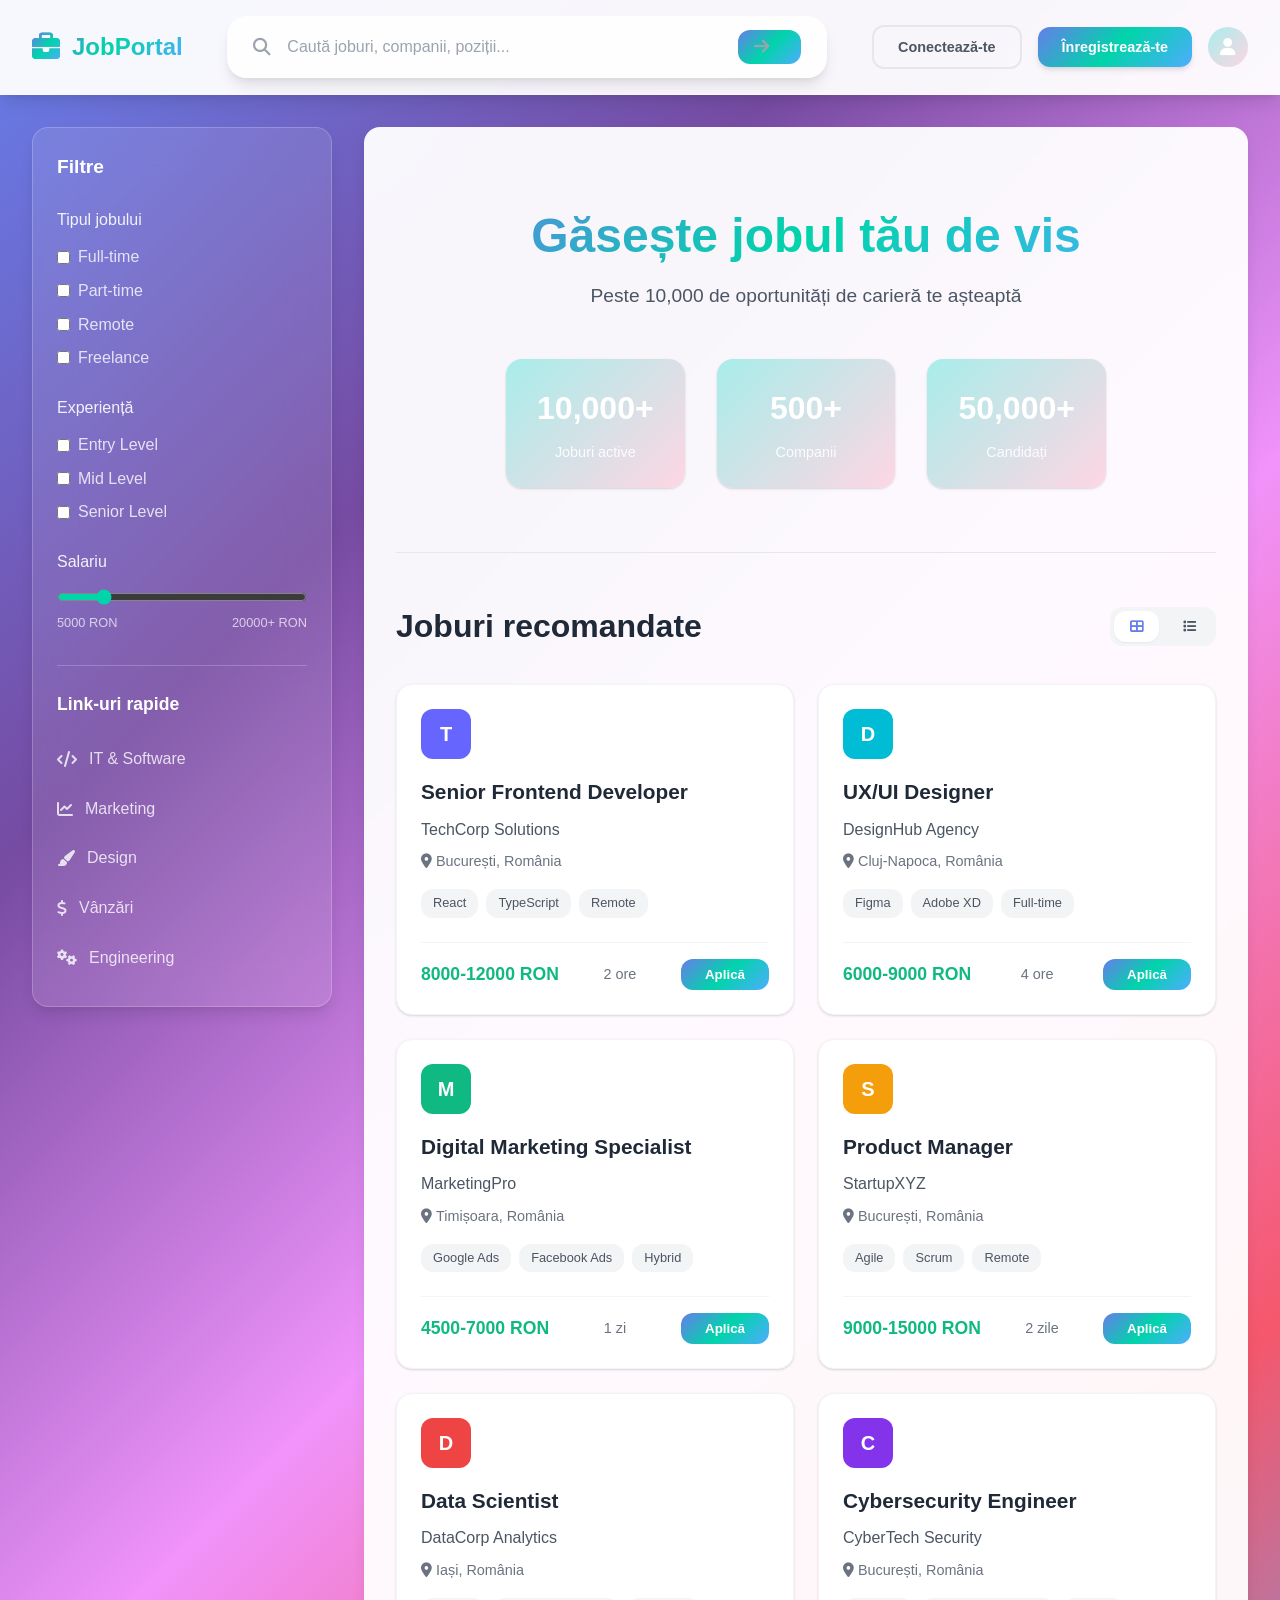
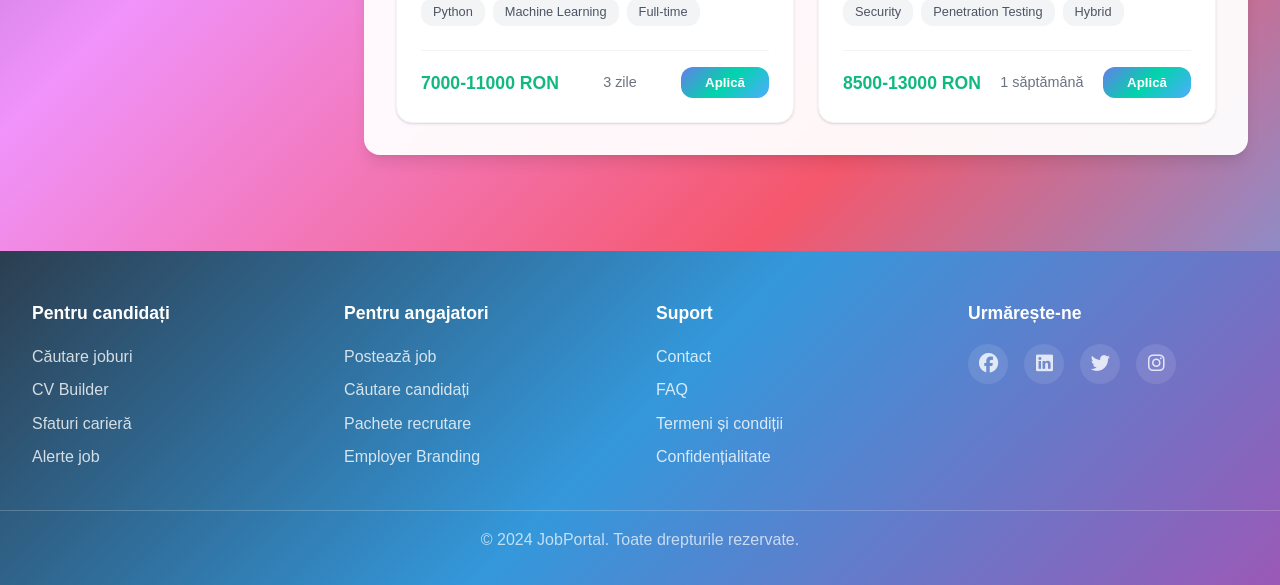
==== index.html @ 554acd42 "Checkpoint before follow-up message" ====
<!DOCTYPE html>
<html lang="ro">
<head>
    <meta charset="UTF-8">
    <meta name="viewport" content="width=device-width, initial-scale=1.0">
    <title>JobPortal - Găsește jobul perfect</title>
    <link rel="stylesheet" href="styles.css">
    <link href="https://cdnjs.cloudflare.com/ajax/libs/font-awesome/6.4.0/css/all.min.css" rel="stylesheet">
</head>
<body>
    <!-- Header -->
    <header class="header">
        <div class="header-content">
            <!-- Logo -->
            <div class="logo">
                <i class="fas fa-briefcase"></i>
                <span>JobPortal</span>
            </div>
            
            <!-- Search Box -->
            <div class="search-container">
                <div class="search-box">
                    <i class="fas fa-search"></i>
                    <input type="text" placeholder="Caută joburi, companii, poziții...">
                    <button class="search-btn">
                        <i class="fas fa-arrow-right"></i>
                    </button>
                </div>
            </div>
            
            <!-- User Section -->
            <div class="user-section">
                <button class="btn-secondary">Conectează-te</button>
                <button class="btn-primary">Înregistrează-te</button>
                <div class="user-avatar">
                    <i class="fas fa-user"></i>
                </div>
            </div>
        </div>
    </header>

    <!-- Main Container -->
    <div class="main-container">
        <!-- Transparent Sidebar -->
        <aside class="sidebar">
            <div class="sidebar-content">
                <div class="filter-section">
                    <h3>Filtre</h3>
                    
                    <div class="filter-group">
                        <h4>Tipul jobului</h4>
                        <label class="filter-item">
                            <input type="checkbox"> Full-time
                        </label>
                        <label class="filter-item">
                            <input type="checkbox"> Part-time
                        </label>
                        <label class="filter-item">
                            <input type="checkbox"> Remote
                        </label>
                        <label class="filter-item">
                            <input type="checkbox"> Freelance
                        </label>
                    </div>
                    
                    <div class="filter-group">
                        <h4>Experiență</h4>
                        <label class="filter-item">
                            <input type="checkbox"> Entry Level
                        </label>
                        <label class="filter-item">
                            <input type="checkbox"> Mid Level
                        </label>
                        <label class="filter-item">
                            <input type="checkbox"> Senior Level
                        </label>
                    </div>
                    
                    <div class="filter-group">
                        <h4>Salariu</h4>
                        <div class="salary-range">
                            <input type="range" min="2000" max="20000" value="5000" class="salary-slider">
                            <div class="salary-values">
                                <span>2000 RON</span>
                                <span>20000+ RON</span>
                            </div>
                        </div>
                    </div>
                </div>
                
                <div class="quick-links">
                    <h3>Link-uri rapide</h3>
                    <a href="#"><i class="fas fa-code"></i> IT & Software</a>
                    <a href="#"><i class="fas fa-chart-line"></i> Marketing</a>
                    <a href="#"><i class="fas fa-paint-brush"></i> Design</a>
                    <a href="#"><i class="fas fa-dollar-sign"></i> Vânzări</a>
                    <a href="#"><i class="fas fa-cogs"></i> Engineering</a>
                </div>
            </div>
        </aside>

        <!-- Main Content -->
        <main class="main-content">
            <!-- Hero Section -->
            <section class="hero">
                <div class="hero-content">
                    <h1>Găsește jobul tău de vis</h1>
                    <p>Peste 10,000 de oportunități de carieră te așteaptă</p>
                    <div class="hero-stats">
                        <div class="stat">
                            <span class="stat-number">10,000+</span>
                            <span class="stat-label">Joburi active</span>
                        </div>
                        <div class="stat">
                            <span class="stat-number">500+</span>
                            <span class="stat-label">Companii</span>
                        </div>
                        <div class="stat">
                            <span class="stat-number">50,000+</span>
                            <span class="stat-label">Candidați</span>
                        </div>
                    </div>
                </div>
            </section>

            <!-- Job Listings -->
            <section class="job-listings">
                <div class="section-header">
                    <h2>Joburi recomandate</h2>
                    <div class="view-toggle">
                        <button class="toggle-btn active" data-view="grid">
                            <i class="fas fa-th-large"></i>
                        </button>
                        <button class="toggle-btn" data-view="list">
                            <i class="fas fa-list"></i>
                        </button>
                    </div>
                </div>
                
                <div class="jobs-grid" id="jobsContainer">
                    <!-- Job Card 1 -->
                    <div class="job-card">
                        <div class="company-logo">
                            <img src="[data-uri]" alt="TechCorp">
                        </div>
                        <div class="job-details">
                            <h3>Senior Frontend Developer</h3>
                            <p class="company">TechCorp Solutions</p>
                            <p class="location"><i class="fas fa-map-marker-alt"></i> București, România</p>
                            <div class="job-tags">
                                <span class="tag">React</span>
                                <span class="tag">TypeScript</span>
                                <span class="tag">Remote</span>
                            </div>
                        </div>
                        <div class="job-meta">
                            <span class="salary">8000-12000 RON</span>
                            <span class="time">2 ore</span>
                            <button class="apply-btn">Aplică</button>
                        </div>
                    </div>

                    <!-- Job Card 2 -->
                    <div class="job-card">
                        <div class="company-logo">
                            <img src="[data-uri]" alt="DesignHub">
                        </div>
                        <div class="job-details">
                            <h3>UX/UI Designer</h3>
                            <p class="company">DesignHub Agency</p>
                            <p class="location"><i class="fas fa-map-marker-alt"></i> Cluj-Napoca, România</p>
                            <div class="job-tags">
                                <span class="tag">Figma</span>
                                <span class="tag">Adobe XD</span>
                                <span class="tag">Full-time</span>
                            </div>
                        </div>
                        <div class="job-meta">
                            <span class="salary">6000-9000 RON</span>
                            <span class="time">4 ore</span>
                            <button class="apply-btn">Aplică</button>
                        </div>
                    </div>

                    <!-- Job Card 3 -->
                    <div class="job-card">
                        <div class="company-logo">
                            <img src="[data-uri]" alt="MarketingPro">
                        </div>
                        <div class="job-details">
                            <h3>Digital Marketing Specialist</h3>
                            <p class="company">MarketingPro</p>
                            <p class="location"><i class="fas fa-map-marker-alt"></i> Timișoara, România</p>
                            <div class="job-tags">
                                <span class="tag">Google Ads</span>
                                <span class="tag">Facebook Ads</span>
                                <span class="tag">Hybrid</span>
                            </div>
                        </div>
                        <div class="job-meta">
                            <span class="salary">4500-7000 RON</span>
                            <span class="time">1 zi</span>
                            <button class="apply-btn">Aplică</button>
                        </div>
                    </div>

                    <!-- Job Card 4 -->
                    <div class="job-card">
                        <div class="company-logo">
                            <img src="[data-uri]" alt="StartupXYZ">
                        </div>
                        <div class="job-details">
                            <h3>Product Manager</h3>
                            <p class="company">StartupXYZ</p>
                            <p class="location"><i class="fas fa-map-marker-alt"></i> București, România</p>
                            <div class="job-tags">
                                <span class="tag">Agile</span>
                                <span class="tag">Scrum</span>
                                <span class="tag">Remote</span>
                            </div>
                        </div>
                        <div class="job-meta">
                            <span class="salary">9000-15000 RON</span>
                            <span class="time">2 zile</span>
                            <button class="apply-btn">Aplică</button>
                        </div>
                    </div>

                    <!-- Job Card 5 -->
                    <div class="job-card">
                        <div class="company-logo">
                            <img src="[data-uri]" alt="DataCorp">
                        </div>
                        <div class="job-details">
                            <h3>Data Scientist</h3>
                            <p class="company">DataCorp Analytics</p>
                            <p class="location"><i class="fas fa-map-marker-alt"></i> Iași, România</p>
                            <div class="job-tags">
                                <span class="tag">Python</span>
                                <span class="tag">Machine Learning</span>
                                <span class="tag">Full-time</span>
                            </div>
                        </div>
                        <div class="job-meta">
                            <span class="salary">7000-11000 RON</span>
                            <span class="time">3 zile</span>
                            <button class="apply-btn">Aplică</button>
                        </div>
                    </div>

                    <!-- Job Card 6 -->
                    <div class="job-card">
                        <div class="company-logo">
                            <img src="[data-uri]" alt="CyberTech">
                        </div>
                        <div class="job-details">
                            <h3>Cybersecurity Engineer</h3>
                            <p class="company">CyberTech Security</p>
                            <p class="location"><i class="fas fa-map-marker-alt"></i> București, România</p>
                            <div class="job-tags">
                                <span class="tag">Security</span>
                                <span class="tag">Penetration Testing</span>
                                <span class="tag">Hybrid</span>
                            </div>
                        </div>
                        <div class="job-meta">
                            <span class="salary">8500-13000 RON</span>
                            <span class="time">1 săptămână</span>
                            <button class="apply-btn">Aplică</button>
                        </div>
                    </div>
                </div>
            </section>
        </main>
    </div>

    <!-- Footer -->
    <footer class="footer">
        <div class="footer-content">
            <div class="footer-section">
                <h4>Pentru candidați</h4>
                <a href="#">Căutare joburi</a>
                <a href="#">CV Builder</a>
                <a href="#">Sfaturi carieră</a>
                <a href="#">Alerte job</a>
            </div>
            <div class="footer-section">
                <h4>Pentru angajatori</h4>
                <a href="#">Postează job</a>
                <a href="#">Căutare candidați</a>
                <a href="#">Pachete recrutare</a>
                <a href="#">Employer Branding</a>
            </div>
            <div class="footer-section">
                <h4>Suport</h4>
                <a href="#">Contact</a>
                <a href="#">FAQ</a>
                <a href="#">Termeni și condiții</a>
                <a href="#">Confidențialitate</a>
            </div>
            <div class="footer-section">
                <h4>Urmărește-ne</h4>
                <div class="social-links">
                    <a href="#"><i class="fab fa-facebook"></i></a>
                    <a href="#"><i class="fab fa-linkedin"></i></a>
                    <a href="#"><i class="fab fa-twitter"></i></a>
                    <a href="#"><i class="fab fa-instagram"></i></a>
                </div>
            </div>
        </div>
        <div class="footer-bottom">
            <p>&copy; 2024 JobPortal. Toate drepturile rezervate.</p>
        </div>
    </footer>

    <script src="script.js"></script>
</body>
</html>
---- styles.css ----
* {
    margin: 0;
    padding: 0;
    box-sizing: border-box;
}

:root {
    --gradient-primary: linear-gradient(135deg, #667eea 0%, #764ba2 25%, #f093fb 50%, #f5576c 75%, #4facfe 100%);
    --gradient-secondary: linear-gradient(135deg, #667eea 0%, #00d4aa 50%, #4facfe 100%);
    --gradient-accent: linear-gradient(135deg, #a8edea 0%, #fed6e3 100%);
    --gradient-dark: linear-gradient(135deg, #2c3e50 0%, #3498db 50%, #9b59b6 100%);
    
    --color-primary: #667eea;
    --color-secondary: #00d4aa;
    --color-accent: #f093fb;
    --color-success: #10b981;
    --color-warning: #f59e0b;
    --color-danger: #ef4444;
    
    --color-white: #ffffff;
    --color-gray-50: #f9fafb;
    --color-gray-100: #f3f4f6;
    --color-gray-200: #e5e7eb;
    --color-gray-300: #d1d5db;
    --color-gray-400: #9ca3af;
    --color-gray-500: #6b7280;
    --color-gray-600: #4b5563;
    --color-gray-700: #374151;
    --color-gray-800: #1f2937;
    --color-gray-900: #111827;
    
    --border-radius: 12px;
    --border-radius-lg: 16px;
    --border-radius-xl: 20px;
    
    --shadow-sm: 0 1px 2px 0 rgba(0, 0, 0, 0.05);
    --shadow: 0 1px 3px 0 rgba(0, 0, 0, 0.1), 0 1px 2px 0 rgba(0, 0, 0, 0.06);
    --shadow-md: 0 4px 6px -1px rgba(0, 0, 0, 0.1), 0 2px 4px -1px rgba(0, 0, 0, 0.06);
    --shadow-lg: 0 10px 15px -3px rgba(0, 0, 0, 0.1), 0 4px 6px -2px rgba(0, 0, 0, 0.05);
    --shadow-xl: 0 20px 25px -5px rgba(0, 0, 0, 0.1), 0 10px 10px -5px rgba(0, 0, 0, 0.04);
    
    --font-family: 'Inter', -apple-system, BlinkMacSystemFont, 'Segoe UI', Roboto, sans-serif;
}

body {
    font-family: var(--font-family);
    background: var(--gradient-primary);
    min-height: 100vh;
    color: var(--color-gray-800);
    line-height: 1.6;
}

/* Header Styles */
.header {
    background: rgba(255, 255, 255, 0.95);
    backdrop-filter: blur(20px);
    border-bottom: 1px solid rgba(255, 255, 255, 0.2);
    position: sticky;
    top: 0;
    z-index: 1000;
    box-shadow: var(--shadow-lg);
}

.header-content {
    max-width: 1400px;
    margin: 0 auto;
    padding: 1rem 2rem;
    display: flex;
    align-items: center;
    justify-content: space-between;
    gap: 2rem;
}

/* Logo Styles */
.logo {
    display: flex;
    align-items: center;
    gap: 0.75rem;
    font-size: 1.5rem;
    font-weight: 700;
    background: var(--gradient-secondary);
    -webkit-background-clip: text;
    -webkit-text-fill-color: transparent;
    background-clip: text;
    text-decoration: none;
}

.logo i {
    background: var(--gradient-secondary);
    -webkit-background-clip: text;
    -webkit-text-fill-color: transparent;
    background-clip: text;
    font-size: 1.75rem;
}

/* Search Container */
.search-container {
    flex: 1;
    max-width: 600px;
    position: relative;
}

.search-box {
    position: relative;
    display: flex;
    align-items: center;
    background: rgba(255, 255, 255, 0.9);
    border-radius: var(--border-radius-xl);
    padding: 0.75rem 1.5rem;
    box-shadow: var(--shadow-lg);
    border: 2px solid transparent;
    transition: all 0.3s ease;
}

.search-box:focus-within {
    transform: translateY(-2px);
    box-shadow: var(--shadow-xl);
    border-color: var(--color-primary);
}

.search-box i {
    color: var(--color-gray-400);
    margin-right: 1rem;
    font-size: 1.1rem;
}

.search-box input {
    flex: 1;
    border: none;
    outline: none;
    font-size: 1rem;
    background: transparent;
    color: var(--color-gray-700);
}

.search-box input::placeholder {
    color: var(--color-gray-400);
}

.search-btn {
    background: var(--gradient-secondary);
    border: none;
    border-radius: var(--border-radius);
    padding: 0.5rem 1rem;
    margin-left: 1rem;
    color: white;
    cursor: pointer;
    transition: transform 0.2s ease;
}

.search-btn:hover {
    transform: scale(1.05);
}

/* User Section */
.user-section {
    display: flex;
    align-items: center;
    gap: 1rem;
}

.btn-primary,
.btn-secondary {
    padding: 0.75rem 1.5rem;
    border-radius: var(--border-radius);
    font-weight: 600;
    font-size: 0.9rem;
    cursor: pointer;
    transition: all 0.3s ease;
    border: none;
    text-decoration: none;
    display: inline-flex;
    align-items: center;
    justify-content: center;
}

.btn-primary {
    background: var(--gradient-secondary);
    color: white;
    box-shadow: var(--shadow-md);
}

.btn-primary:hover {
    transform: translateY(-2px);
    box-shadow: var(--shadow-lg);
}

.btn-secondary {
    background: transparent;
    color: var(--color-gray-600);
    border: 2px solid var(--color-gray-200);
}

.btn-secondary:hover {
    background: var(--color-gray-50);
    border-color: var(--color-primary);
    color: var(--color-primary);
}

.user-avatar {
    width: 40px;
    height: 40px;
    background: var(--gradient-accent);
    border-radius: 50%;
    display: flex;
    align-items: center;
    justify-content: center;
    color: white;
    font-size: 1.1rem;
    cursor: pointer;
    transition: transform 0.2s ease;
}

.user-avatar:hover {
    transform: scale(1.1);
}

/* Main Container */
.main-container {
    max-width: 1400px;
    margin: 0 auto;
    display: grid;
    grid-template-columns: 300px 1fr;
    gap: 2rem;
    padding: 2rem;
    min-height: calc(100vh - 100px);
}

/* Sidebar Styles */
.sidebar {
    background: rgba(255, 255, 255, 0.1);
    backdrop-filter: blur(20px);
    border: 1px solid rgba(255, 255, 255, 0.2);
    border-radius: var(--border-radius-lg);
    padding: 1.5rem;
    height: fit-content;
    position: sticky;
    top: 120px;
    box-shadow: var(--shadow-lg);
}

.sidebar-content h3 {
    color: white;
    font-size: 1.2rem;
    margin-bottom: 1.5rem;
    font-weight: 600;
}

.filter-section {
    margin-bottom: 2rem;
}

.filter-group {
    margin-bottom: 1.5rem;
}

.filter-group h4 {
    color: rgba(255, 255, 255, 0.9);
    font-size: 1rem;
    margin-bottom: 0.75rem;
    font-weight: 500;
}

.filter-item {
    display: flex;
    align-items: center;
    gap: 0.5rem;
    margin-bottom: 0.5rem;
    color: rgba(255, 255, 255, 0.8);
    cursor: pointer;
    transition: color 0.2s ease;
}

.filter-item:hover {
    color: white;
}

.filter-item input[type="checkbox"] {
    accent-color: var(--color-secondary);
}

.salary-range {
    margin-top: 0.5rem;
}

.salary-slider {
    width: 100%;
    margin-bottom: 0.5rem;
    accent-color: var(--color-secondary);
}

.salary-values {
    display: flex;
    justify-content: space-between;
    font-size: 0.8rem;
    color: rgba(255, 255, 255, 0.7);
}

.quick-links {
    border-top: 1px solid rgba(255, 255, 255, 0.2);
    padding-top: 1.5rem;
}

.quick-links h3 {
    color: white;
    font-size: 1.1rem;
    margin-bottom: 1rem;
}

.quick-links a {
    display: flex;
    align-items: center;
    gap: 0.75rem;
    padding: 0.75rem 0;
    color: rgba(255, 255, 255, 0.8);
    text-decoration: none;
    border-radius: var(--border-radius);
    transition: all 0.2s ease;
}

.quick-links a:hover {
    color: white;
    background: rgba(255, 255, 255, 0.1);
    padding-left: 0.5rem;
}

/* Main Content */
.main-content {
    background: rgba(255, 255, 255, 0.95);
    border-radius: var(--border-radius-lg);
    padding: 2rem;
    box-shadow: var(--shadow-lg);
    backdrop-filter: blur(20px);
}

/* Hero Section */
.hero {
    text-align: center;
    padding: 3rem 0 4rem;
    border-bottom: 1px solid var(--color-gray-200);
    margin-bottom: 3rem;
}

.hero-content h1 {
    font-size: 3rem;
    font-weight: 800;
    background: var(--gradient-secondary);
    -webkit-background-clip: text;
    -webkit-text-fill-color: transparent;
    background-clip: text;
    margin-bottom: 1rem;
    line-height: 1.2;
}

.hero-content p {
    font-size: 1.2rem;
    color: var(--color-gray-600);
    margin-bottom: 3rem;
}

.hero-stats {
    display: grid;
    grid-template-columns: repeat(3, 1fr);
    gap: 2rem;
    max-width: 600px;
    margin: 0 auto;
}

.stat {
    text-align: center;
    padding: 1.5rem;
    background: var(--gradient-accent);
    border-radius: var(--border-radius-lg);
    box-shadow: var(--shadow);
}

.stat-number {
    display: block;
    font-size: 2rem;
    font-weight: 800;
    color: white;
    margin-bottom: 0.25rem;
}

.stat-label {
    font-size: 0.9rem;
    color: rgba(255, 255, 255, 0.9);
    font-weight: 500;
}

/* Job Listings */
.section-header {
    display: flex;
    justify-content: space-between;
    align-items: center;
    margin-bottom: 2rem;
}

.section-header h2 {
    font-size: 2rem;
    font-weight: 700;
    color: var(--color-gray-800);
}

.view-toggle {
    display: flex;
    gap: 0.5rem;
    background: var(--color-gray-100);
    padding: 0.25rem;
    border-radius: var(--border-radius);
}

.toggle-btn {
    padding: 0.5rem 1rem;
    border: none;
    background: transparent;
    border-radius: var(--border-radius);
    cursor: pointer;
    color: var(--color-gray-600);
    transition: all 0.2s ease;
}

.toggle-btn.active,
.toggle-btn:hover {
    background: white;
    color: var(--color-primary);
    box-shadow: var(--shadow-sm);
}

/* Jobs Grid */
.jobs-grid {
    display: grid;
    grid-template-columns: repeat(auto-fill, minmax(350px, 1fr));
    gap: 1.5rem;
}

.job-card {
    background: white;
    border-radius: var(--border-radius-lg);
    padding: 1.5rem;
    box-shadow: var(--shadow);
    border: 1px solid var(--color-gray-100);
    transition: all 0.3s ease;
    position: relative;
    overflow: hidden;
}

.job-card::before {
    content: '';
    position: absolute;
    top: 0;
    left: 0;
    right: 0;
    height: 4px;
    background: var(--gradient-secondary);
    transform: scaleX(0);
    transition: transform 0.3s ease;
}

.job-card:hover {
    transform: translateY(-4px);
    box-shadow: var(--shadow-xl);
}

.job-card:hover::before {
    transform: scaleX(1);
}

.company-logo {
    width: 50px;
    height: 50px;
    margin-bottom: 1rem;
}

.company-logo img {
    width: 100%;
    height: 100%;
    border-radius: var(--border-radius);
}

.job-details h3 {
    font-size: 1.3rem;
    font-weight: 700;
    color: var(--color-gray-800);
    margin-bottom: 0.5rem;
}

.job-details .company {
    color: var(--color-gray-600);
    font-weight: 500;
    margin-bottom: 0.5rem;
}

.job-details .location {
    color: var(--color-gray-500);
    font-size: 0.9rem;
    margin-bottom: 1rem;
    display: flex;
    align-items: center;
    gap: 0.25rem;
}

.job-tags {
    display: flex;
    flex-wrap: wrap;
    gap: 0.5rem;
    margin-bottom: 1.5rem;
}

.tag {
    background: var(--color-gray-100);
    color: var(--color-gray-600);
    padding: 0.25rem 0.75rem;
    border-radius: var(--border-radius);
    font-size: 0.8rem;
    font-weight: 500;
}

.job-meta {
    display: flex;
    justify-content: space-between;
    align-items: center;
    border-top: 1px solid var(--color-gray-100);
    padding-top: 1rem;
}

.salary {
    font-weight: 700;
    color: var(--color-success);
    font-size: 1.1rem;
}

.time {
    color: var(--color-gray-500);
    font-size: 0.9rem;
}

.apply-btn {
    background: var(--gradient-secondary);
    color: white;
    border: none;
    padding: 0.5rem 1.5rem;
    border-radius: var(--border-radius);
    font-weight: 600;
    cursor: pointer;
    transition: all 0.2s ease;
}

.apply-btn:hover {
    transform: scale(1.05);
    box-shadow: var(--shadow-md);
}

/* Footer */
.footer {
    background: var(--gradient-dark);
    color: white;
    padding: 3rem 0 1rem;
    margin-top: 4rem;
}

.footer-content {
    max-width: 1400px;
    margin: 0 auto;
    padding: 0 2rem;
    display: grid;
    grid-template-columns: repeat(4, 1fr);
    gap: 2rem;
}

.footer-section h4 {
    font-size: 1.1rem;
    font-weight: 600;
    margin-bottom: 1rem;
    color: white;
}

.footer-section a {
    display: block;
    color: rgba(255, 255, 255, 0.8);
    text-decoration: none;
    margin-bottom: 0.5rem;
    transition: color 0.2s ease;
}

.footer-section a:hover {
    color: white;
}

.social-links {
    display: flex;
    gap: 1rem;
}

.social-links a {
    width: 40px;
    height: 40px;
    background: rgba(255, 255, 255, 0.1);
    border-radius: 50%;
    display: flex;
    align-items: center;
    justify-content: center;
    font-size: 1.2rem;
    margin-bottom: 0;
    transition: all 0.2s ease;
}

.social-links a:hover {
    background: rgba(255, 255, 255, 0.2);
    transform: scale(1.1);
}

.footer-bottom {
    border-top: 1px solid rgba(255, 255, 255, 0.2);
    margin-top: 2rem;
    padding: 1rem 2rem;
    text-align: center;
    color: rgba(255, 255, 255, 0.7);
}

/* Responsive Design */
@media (max-width: 1024px) {
    .main-container {
        grid-template-columns: 1fr;
        gap: 1rem;
    }
    
    .sidebar {
        position: static;
        margin-bottom: 2rem;
    }
    
    .hero-stats {
        grid-template-columns: 1fr;
        gap: 1rem;
    }
    
    .footer-content {
        grid-template-columns: repeat(2, 1fr);
    }
}

@media (max-width: 768px) {
    .header-content {
        flex-direction: column;
        gap: 1rem;
    }
    
    .search-container {
        order: 3;
        width: 100%;
    }
    
    .user-section {
        order: 2;
    }
    
    .hero-content h1 {
        font-size: 2rem;
    }
    
    .jobs-grid {
        grid-template-columns: 1fr;
    }
    
    .footer-content {
        grid-template-columns: 1fr;
    }
    
    .main-container {
        padding: 1rem;
    }
}

@media (max-width: 480px) {
    .header-content {
        padding: 1rem;
    }
    
    .user-section {
        flex-direction: column;
        gap: 0.5rem;
        width: 100%;
    }
    
    .btn-primary,
    .btn-secondary {
        width: 100%;
        text-align: center;
    }
}

/* Animation */
@keyframes fadeInUp {
    from {
        opacity: 0;
        transform: translateY(30px);
    }
    to {
        opacity: 1;
        transform: translateY(0);
    }
}

.job-card {
    animation: fadeInUp 0.6s ease forwards;
}

.job-card:nth-child(2) { animation-delay: 0.1s; }
.job-card:nth-child(3) { animation-delay: 0.2s; }
.job-card:nth-child(4) { animation-delay: 0.3s; }
.job-card:nth-child(5) { animation-delay: 0.4s; }
.job-card:nth-child(6) { animation-delay: 0.5s; }

/* Custom Scrollbar */
::-webkit-scrollbar {
    width: 8px;
}

::-webkit-scrollbar-track {
    background: var(--color-gray-100);
    border-radius: 4px;
}

::-webkit-scrollbar-thumb {
    background: var(--gradient-secondary);
    border-radius: 4px;
}

::-webkit-scrollbar-thumb:hover {
    background: var(--color-primary);
}
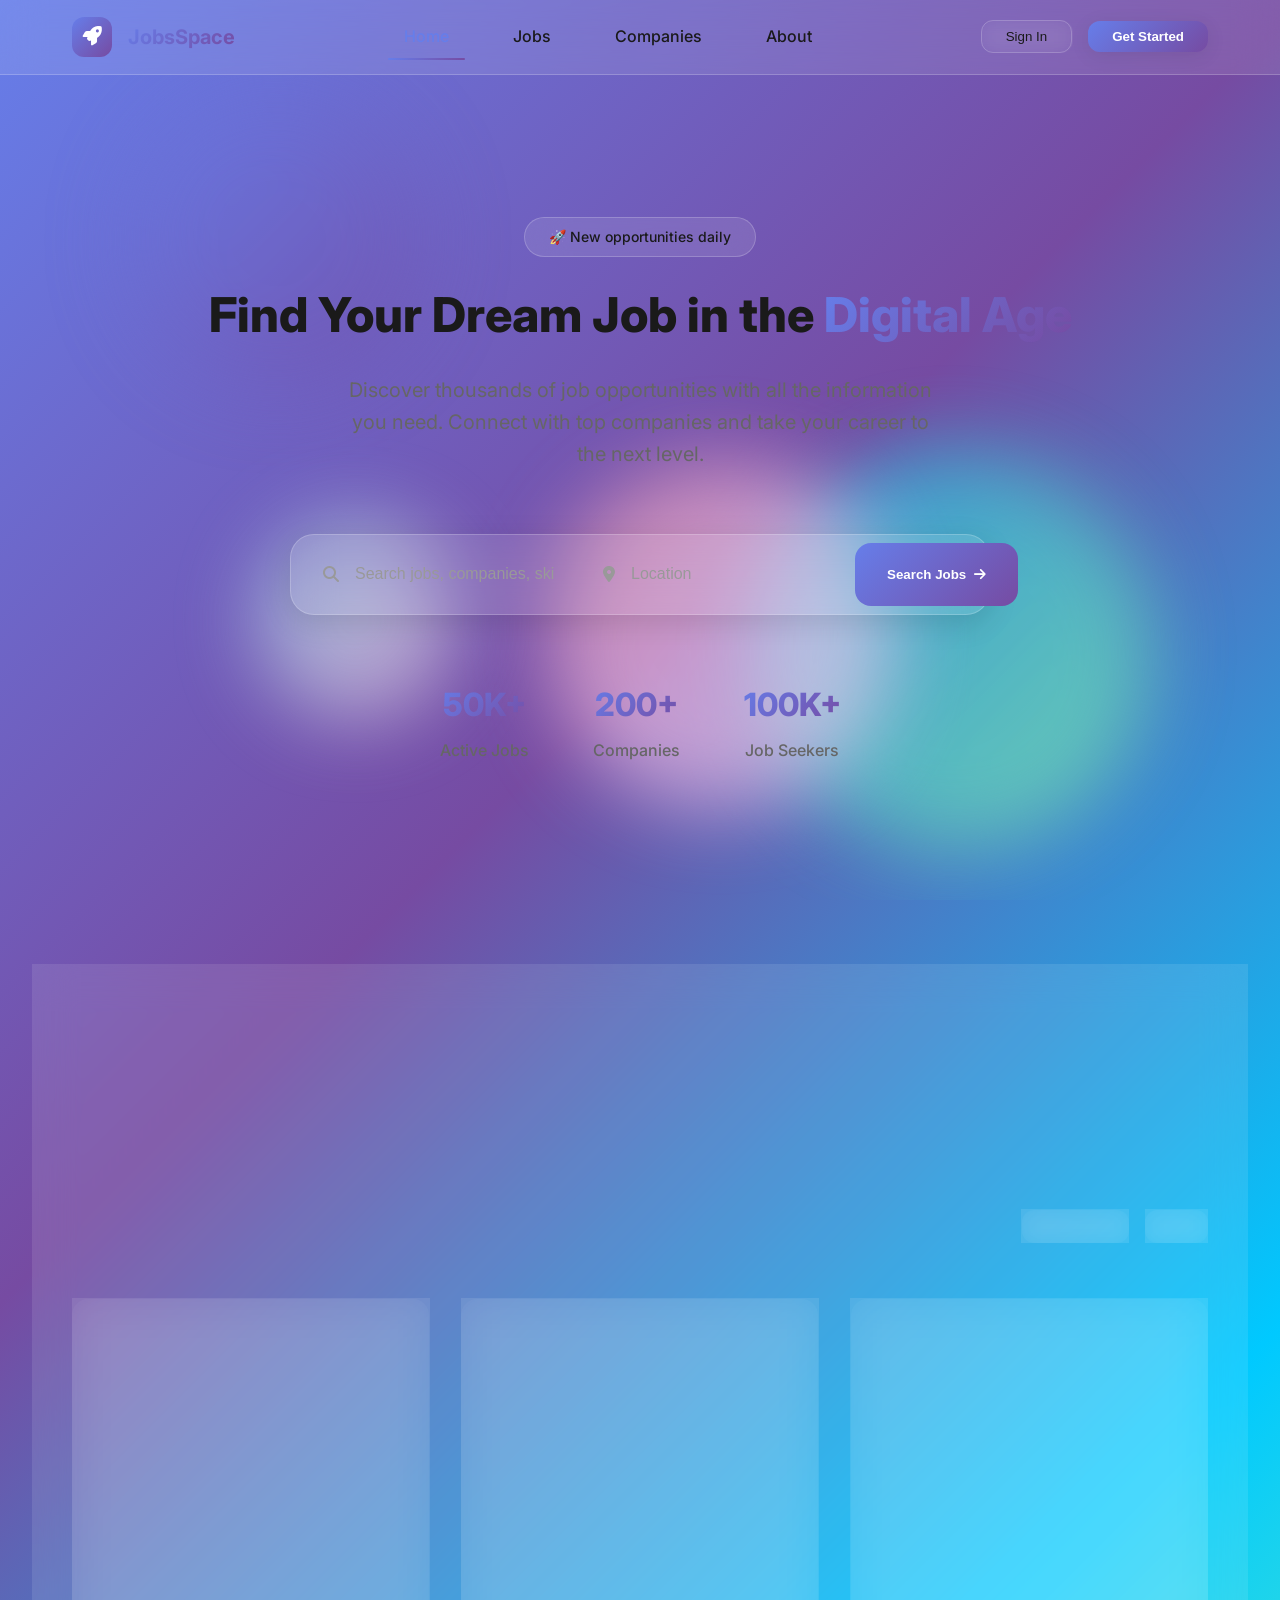
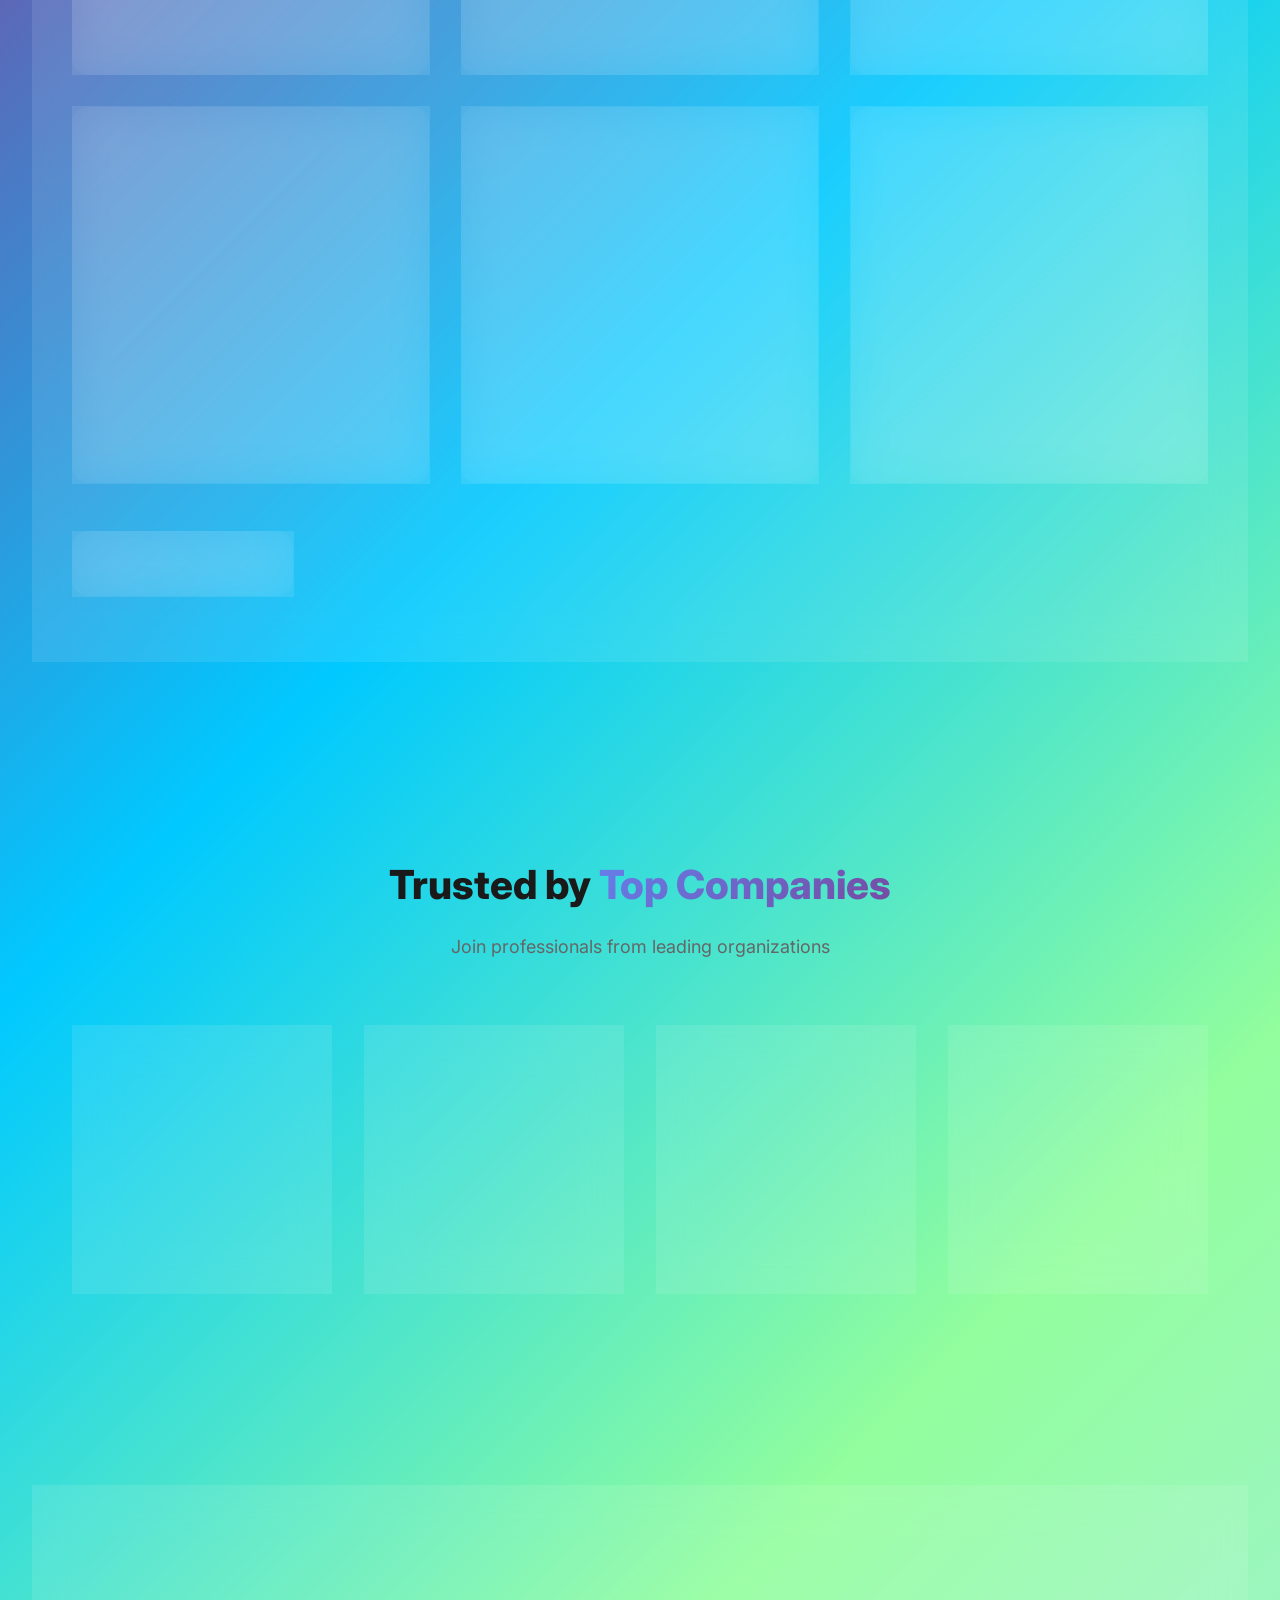
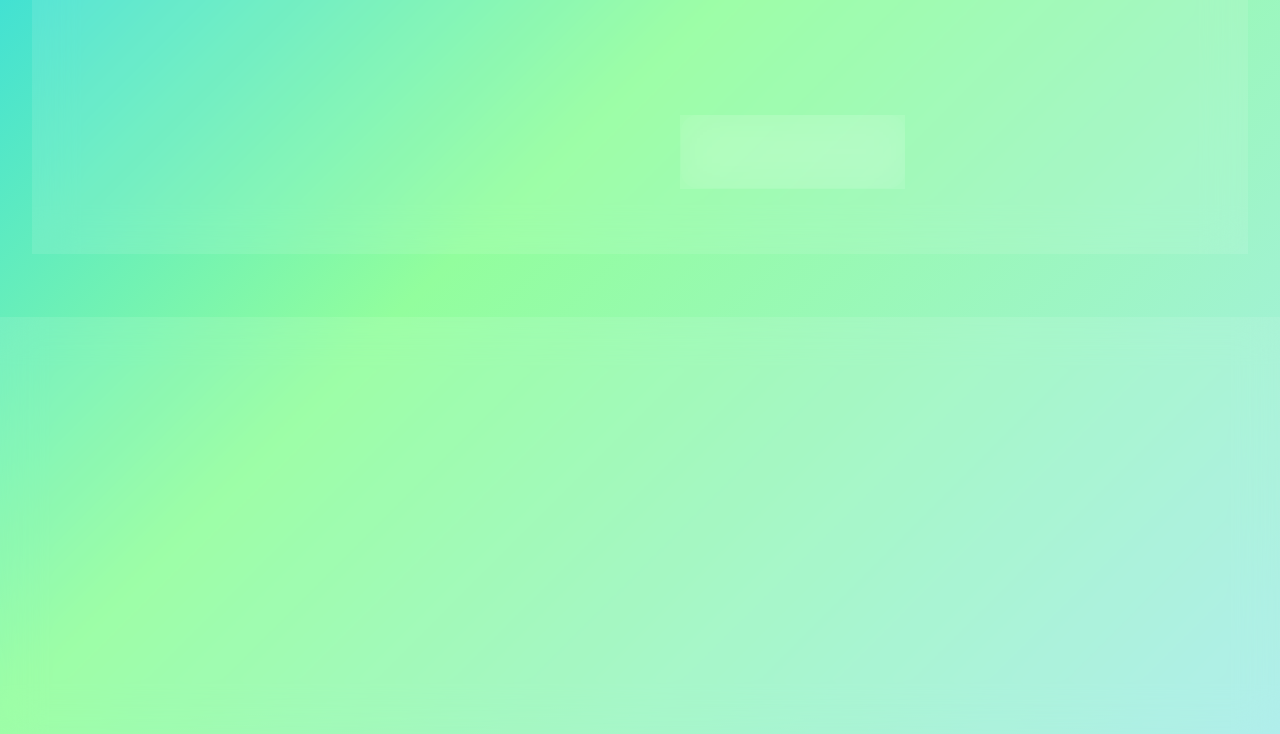
==== commit 33c576a2: "Checkpoint before follow-up message" ====
--- a/index.html
+++ b/index.html
@@ -3,313 +3,453 @@
 <head>
     <meta charset="UTF-8">
     <meta name="viewport" content="width=device-width, initial-scale=1.0">
-    <title>JobPortal - Găsește jobul perfect</title>
+    <title>JobsSpace - Ultra Modern Job Portal</title>
     <link rel="stylesheet" href="styles.css">
-    <link href="https://cdnjs.cloudflare.com/ajax/libs/font-awesome/6.4.0/css/all.min.css" rel="stylesheet">
+    <link href="https://cdnjs.cloudflare.com/ajax/libs/font-awesome/6.5.0/css/all.min.css" rel="stylesheet">
+    <link href="https://fonts.googleapis.com/css2?family=Inter:wght@100;200;300;400;500;600;700;800;900&display=swap" rel="stylesheet">
 </head>
 <body>
-    <!-- Header -->
-    <header class="header">
-        <div class="header-content">
-            <!-- Logo -->
-            <div class="logo">
-                <i class="fas fa-briefcase"></i>
-                <span>JobPortal</span>
+    <!-- Animated Background -->
+    <div class="animated-bg">
+        <div class="gradient-orb orb-1"></div>
+        <div class="gradient-orb orb-2"></div>
+        <div class="gradient-orb orb-3"></div>
+        <div class="gradient-orb orb-4"></div>
+    </div>
+
+    <!-- Transparent Navbar -->
+    <nav class="navbar">
+        <div class="nav-container">
+            <div class="nav-logo">
+                <div class="logo-icon">
+                    <i class="fas fa-rocket"></i>
+                </div>
+                <span class="logo-text">JobsSpace</span>
             </div>
             
-            <!-- Search Box -->
-            <div class="search-container">
-                <div class="search-box">
-                    <i class="fas fa-search"></i>
-                    <input type="text" placeholder="Caută joburi, companii, poziții...">
-                    <button class="search-btn">
-                        <i class="fas fa-arrow-right"></i>
+            <div class="nav-menu">
+                <a href="#home" class="nav-link active">Home</a>
+                <a href="#jobs" class="nav-link">Jobs</a>
+                <a href="#companies" class="nav-link">Companies</a>
+                <a href="#about" class="nav-link">About</a>
+            </div>
+            
+            <div class="nav-actions">
+                <button class="btn-ghost">Sign In</button>
+                <button class="btn-primary">Get Started</button>
+            </div>
+        </div>
+    </nav>
+
+    <!-- Hero Section -->
+    <section class="hero" id="home">
+        <div class="hero-container">
+            <div class="hero-content">
+                <div class="hero-badge">
+                    <span>🚀 New opportunities daily</span>
+                </div>
+                <h1 class="hero-title">
+                    Find Your Dream Job in the
+                    <span class="gradient-text">Digital Age</span>
+                </h1>
+                <p class="hero-subtitle">
+                    Discover thousands of job opportunities with all the information you need. 
+                    Connect with top companies and take your career to the next level.
+                </p>
+                <div class="hero-search">
+                    <div class="search-container">
+                        <div class="search-field">
+                            <i class="fas fa-search"></i>
+                            <input type="text" placeholder="Search jobs, companies, skills...">
+                        </div>
+                        <div class="search-field">
+                            <i class="fas fa-map-marker-alt"></i>
+                            <input type="text" placeholder="Location">
+                        </div>
+                        <button class="search-btn">
+                            <span>Search Jobs</span>
+                            <i class="fas fa-arrow-right"></i>
+                        </button>
+                    </div>
+                </div>
+                <div class="hero-stats">
+                    <div class="stat-item">
+                        <div class="stat-number">50K+</div>
+                        <div class="stat-label">Active Jobs</div>
+                    </div>
+                    <div class="stat-item">
+                        <div class="stat-number">200+</div>
+                        <div class="stat-label">Companies</div>
+                    </div>
+                    <div class="stat-item">
+                        <div class="stat-number">100K+</div>
+                        <div class="stat-label">Job Seekers</div>
+                    </div>
+                </div>
+            </div>
+        </div>
+    </section>
+
+    <!-- Jobs Section -->
+    <section class="jobs-section" id="jobs">
+        <div class="section-container">
+            <div class="section-header">
+                <h2 class="section-title">
+                    Featured <span class="gradient-text">Opportunities</span>
+                </h2>
+                <p class="section-subtitle">Handpicked jobs from top companies</p>
+            </div>
+
+            <!-- Job Filters -->
+            <div class="job-filters">
+                <div class="filter-tabs">
+                    <button class="filter-tab active" data-filter="all">All Jobs</button>
+                    <button class="filter-tab" data-filter="remote">Remote</button>
+                    <button class="filter-tab" data-filter="fulltime">Full-time</button>
+                    <button class="filter-tab" data-filter="parttime">Part-time</button>
+                    <button class="filter-tab" data-filter="freelance">Freelance</button>
+                </div>
+                <div class="filter-actions">
+                    <button class="filter-btn">
+                        <i class="fas fa-sliders-h"></i>
+                        Filters
                     </button>
-                </div>
+                    <button class="view-toggle" id="viewToggle">
+                        <i class="fas fa-th-large"></i>
+                    </button>
+                </div>
+            </div>
+
+            <!-- Jobs Grid -->
+            <div class="jobs-grid" id="jobsGrid">
+                <!-- Job Card 1 -->
+                <div class="job-card" data-category="remote fulltime">
+                    <div class="job-header">
+                        <div class="company-logo">
+                            <div class="logo-gradient logo-1">T</div>
+                        </div>
+                        <div class="job-bookmark">
+                            <i class="far fa-heart"></i>
+                        </div>
+                    </div>
+                    <div class="job-info">
+                        <h3 class="job-title">Senior React Developer</h3>
+                        <p class="company-name">TechFlow Inc.</p>
+                        <div class="job-location">
+                            <i class="fas fa-map-marker-alt"></i>
+                            <span>Remote • Full-time</span>
+                        </div>
+                    </div>
+                    <div class="job-tags">
+                        <span class="tag tag-tech">React</span>
+                        <span class="tag tag-tech">TypeScript</span>
+                        <span class="tag tag-level">Senior</span>
+                    </div>
+                    <div class="job-footer">
+                        <div class="job-salary">$80k - $120k</div>
+                        <button class="apply-btn">
+                            <span>Apply Now</span>
+                            <i class="fas fa-arrow-right"></i>
+                        </button>
+                    </div>
+                </div>
+
+                <!-- Job Card 2 -->
+                <div class="job-card" data-category="fulltime">
+                    <div class="job-header">
+                        <div class="company-logo">
+                            <div class="logo-gradient logo-2">D</div>
+                        </div>
+                        <div class="job-bookmark">
+                            <i class="far fa-heart"></i>
+                        </div>
+                    </div>
+                    <div class="job-info">
+                        <h3 class="job-title">UX/UI Designer</h3>
+                        <p class="company-name">DesignStudio Pro</p>
+                        <div class="job-location">
+                            <i class="fas fa-map-marker-alt"></i>
+                            <span>San Francisco • On-site</span>
+                        </div>
+                    </div>
+                    <div class="job-tags">
+                        <span class="tag tag-design">Figma</span>
+                        <span class="tag tag-design">Adobe XD</span>
+                        <span class="tag tag-level">Mid-level</span>
+                    </div>
+                    <div class="job-footer">
+                        <div class="job-salary">$70k - $95k</div>
+                        <button class="apply-btn">
+                            <span>Apply Now</span>
+                            <i class="fas fa-arrow-right"></i>
+                        </button>
+                    </div>
+                </div>
+
+                <!-- Job Card 3 -->
+                <div class="job-card" data-category="remote parttime">
+                    <div class="job-header">
+                        <div class="company-logo">
+                            <div class="logo-gradient logo-3">M</div>
+                        </div>
+                        <div class="job-bookmark">
+                            <i class="far fa-heart"></i>
+                        </div>
+                    </div>
+                    <div class="job-info">
+                        <h3 class="job-title">Digital Marketing Manager</h3>
+                        <p class="company-name">MarketGrow Agency</p>
+                        <div class="job-location">
+                            <i class="fas fa-map-marker-alt"></i>
+                            <span>Remote • Part-time</span>
+                        </div>
+                    </div>
+                    <div class="job-tags">
+                        <span class="tag tag-marketing">SEO</span>
+                        <span class="tag tag-marketing">PPC</span>
+                        <span class="tag tag-level">Senior</span>
+                    </div>
+                    <div class="job-footer">
+                        <div class="job-salary">$45k - $65k</div>
+                        <button class="apply-btn">
+                            <span>Apply Now</span>
+                            <i class="fas fa-arrow-right"></i>
+                        </button>
+                    </div>
+                </div>
+
+                <!-- Job Card 4 -->
+                <div class="job-card" data-category="freelance">
+                    <div class="job-header">
+                        <div class="company-logo">
+                            <div class="logo-gradient logo-4">S</div>
+                        </div>
+                        <div class="job-bookmark">
+                            <i class="far fa-heart"></i>
+                        </div>
+                    </div>
+                    <div class="job-info">
+                        <h3 class="job-title">Python Data Scientist</h3>
+                        <p class="company-name">StartupXYZ</p>
+                        <div class="job-location">
+                            <i class="fas fa-map-marker-alt"></i>
+                            <span>Remote • Freelance</span>
+                        </div>
+                    </div>
+                    <div class="job-tags">
+                        <span class="tag tag-data">Python</span>
+                        <span class="tag tag-data">ML</span>
+                        <span class="tag tag-level">Expert</span>
+                    </div>
+                    <div class="job-footer">
+                        <div class="job-salary">$90k - $130k</div>
+                        <button class="apply-btn">
+                            <span>Apply Now</span>
+                            <i class="fas fa-arrow-right"></i>
+                        </button>
+                    </div>
+                </div>
+
+                <!-- Job Card 5 -->
+                <div class="job-card" data-category="remote fulltime">
+                    <div class="job-header">
+                        <div class="company-logo">
+                            <div class="logo-gradient logo-5">C</div>
+                        </div>
+                        <div class="job-bookmark">
+                            <i class="far fa-heart"></i>
+                        </div>
+                    </div>
+                    <div class="job-info">
+                        <h3 class="job-title">DevOps Engineer</h3>
+                        <p class="company-name">CloudTech Solutions</p>
+                        <div class="job-location">
+                            <i class="fas fa-map-marker-alt"></i>
+                            <span>Remote • Full-time</span>
+                        </div>
+                    </div>
+                    <div class="job-tags">
+                        <span class="tag tag-devops">Docker</span>
+                        <span class="tag tag-devops">AWS</span>
+                        <span class="tag tag-level">Senior</span>
+                    </div>
+                    <div class="job-footer">
+                        <div class="job-salary">$85k - $115k</div>
+                        <button class="apply-btn">
+                            <span>Apply Now</span>
+                            <i class="fas fa-arrow-right"></i>
+                        </button>
+                    </div>
+                </div>
+
+                <!-- Job Card 6 -->
+                <div class="job-card" data-category="fulltime">
+                    <div class="job-header">
+                        <div class="company-logo">
+                            <div class="logo-gradient logo-6">P</div>
+                        </div>
+                        <div class="job-bookmark">
+                            <i class="far fa-heart"></i>
+                        </div>
+                    </div>
+                    <div class="job-info">
+                        <h3 class="job-title">Product Manager</h3>
+                        <p class="company-name">ProductFlow Inc.</p>
+                        <div class="job-location">
+                            <i class="fas fa-map-marker-alt"></i>
+                            <span>New York • Hybrid</span>
+                        </div>
+                    </div>
+                    <div class="job-tags">
+                        <span class="tag tag-product">Strategy</span>
+                        <span class="tag tag-product">Agile</span>
+                        <span class="tag tag-level">Senior</span>
+                    </div>
+                    <div class="job-footer">
+                        <div class="job-salary">$95k - $140k</div>
+                        <button class="apply-btn">
+                            <span>Apply Now</span>
+                            <i class="fas fa-arrow-right"></i>
+                        </button>
+                    </div>
+                </div>
+            </div>
+
+            <div class="load-more">
+                <button class="btn-secondary">
+                    <span>Load More Jobs</span>
+                    <i class="fas fa-chevron-down"></i>
+                </button>
+            </div>
+        </div>
+    </section>
+
+    <!-- Companies Section -->
+    <section class="companies-section" id="companies">
+        <div class="section-container">
+            <div class="section-header">
+                <h2 class="section-title">
+                    Trusted by <span class="gradient-text">Top Companies</span>
+                </h2>
+                <p class="section-subtitle">Join professionals from leading organizations</p>
             </div>
             
-            <!-- User Section -->
-            <div class="user-section">
-                <button class="btn-secondary">Conectează-te</button>
-                <button class="btn-primary">Înregistrează-te</button>
-                <div class="user-avatar">
-                    <i class="fas fa-user"></i>
-                </div>
-            </div>
-        </div>
-    </header>
-
-    <!-- Main Container -->
-    <div class="main-container">
-        <!-- Transparent Sidebar -->
-        <aside class="sidebar">
-            <div class="sidebar-content">
-                <div class="filter-section">
-                    <h3>Filtre</h3>
-                    
-                    <div class="filter-group">
-                        <h4>Tipul jobului</h4>
-                        <label class="filter-item">
-                            <input type="checkbox"> Full-time
-                        </label>
-                        <label class="filter-item">
-                            <input type="checkbox"> Part-time
-                        </label>
-                        <label class="filter-item">
-                            <input type="checkbox"> Remote
-                        </label>
-                        <label class="filter-item">
-                            <input type="checkbox"> Freelance
-                        </label>
-                    </div>
-                    
-                    <div class="filter-group">
-                        <h4>Experiență</h4>
-                        <label class="filter-item">
-                            <input type="checkbox"> Entry Level
-                        </label>
-                        <label class="filter-item">
-                            <input type="checkbox"> Mid Level
-                        </label>
-                        <label class="filter-item">
-                            <input type="checkbox"> Senior Level
-                        </label>
-                    </div>
-                    
-                    <div class="filter-group">
-                        <h4>Salariu</h4>
-                        <div class="salary-range">
-                            <input type="range" min="2000" max="20000" value="5000" class="salary-slider">
-                            <div class="salary-values">
-                                <span>2000 RON</span>
-                                <span>20000+ RON</span>
-                            </div>
-                        </div>
-                    </div>
-                </div>
-                
-                <div class="quick-links">
-                    <h3>Link-uri rapide</h3>
-                    <a href="#"><i class="fas fa-code"></i> IT & Software</a>
-                    <a href="#"><i class="fas fa-chart-line"></i> Marketing</a>
-                    <a href="#"><i class="fas fa-paint-brush"></i> Design</a>
-                    <a href="#"><i class="fas fa-dollar-sign"></i> Vânzări</a>
-                    <a href="#"><i class="fas fa-cogs"></i> Engineering</a>
-                </div>
-            </div>
-        </aside>
-
-        <!-- Main Content -->
-        <main class="main-content">
-            <!-- Hero Section -->
-            <section class="hero">
-                <div class="hero-content">
-                    <h1>Găsește jobul tău de vis</h1>
-                    <p>Peste 10,000 de oportunități de carieră te așteaptă</p>
-                    <div class="hero-stats">
-                        <div class="stat">
-                            <span class="stat-number">10,000+</span>
-                            <span class="stat-label">Joburi active</span>
-                        </div>
-                        <div class="stat">
-                            <span class="stat-number">500+</span>
-                            <span class="stat-label">Companii</span>
-                        </div>
-                        <div class="stat">
-                            <span class="stat-number">50,000+</span>
-                            <span class="stat-label">Candidați</span>
-                        </div>
-                    </div>
-                </div>
-            </section>
-
-            <!-- Job Listings -->
-            <section class="job-listings">
-                <div class="section-header">
-                    <h2>Joburi recomandate</h2>
-                    <div class="view-toggle">
-                        <button class="toggle-btn active" data-view="grid">
-                            <i class="fas fa-th-large"></i>
-                        </button>
-                        <button class="toggle-btn" data-view="list">
-                            <i class="fas fa-list"></i>
-                        </button>
-                    </div>
-                </div>
-                
-                <div class="jobs-grid" id="jobsContainer">
-                    <!-- Job Card 1 -->
-                    <div class="job-card">
-                        <div class="company-logo">
-                            <img src="[data-uri]" alt="TechCorp">
-                        </div>
-                        <div class="job-details">
-                            <h3>Senior Frontend Developer</h3>
-                            <p class="company">TechCorp Solutions</p>
-                            <p class="location"><i class="fas fa-map-marker-alt"></i> București, România</p>
-                            <div class="job-tags">
-                                <span class="tag">React</span>
-                                <span class="tag">TypeScript</span>
-                                <span class="tag">Remote</span>
-                            </div>
-                        </div>
-                        <div class="job-meta">
-                            <span class="salary">8000-12000 RON</span>
-                            <span class="time">2 ore</span>
-                            <button class="apply-btn">Aplică</button>
-                        </div>
-                    </div>
-
-                    <!-- Job Card 2 -->
-                    <div class="job-card">
-                        <div class="company-logo">
-                            <img src="[data-uri]" alt="DesignHub">
-                        </div>
-                        <div class="job-details">
-                            <h3>UX/UI Designer</h3>
-                            <p class="company">DesignHub Agency</p>
-                            <p class="location"><i class="fas fa-map-marker-alt"></i> Cluj-Napoca, România</p>
-                            <div class="job-tags">
-                                <span class="tag">Figma</span>
-                                <span class="tag">Adobe XD</span>
-                                <span class="tag">Full-time</span>
-                            </div>
-                        </div>
-                        <div class="job-meta">
-                            <span class="salary">6000-9000 RON</span>
-                            <span class="time">4 ore</span>
-                            <button class="apply-btn">Aplică</button>
-                        </div>
-                    </div>
-
-                    <!-- Job Card 3 -->
-                    <div class="job-card">
-                        <div class="company-logo">
-                            <img src="[data-uri]" alt="MarketingPro">
-                        </div>
-                        <div class="job-details">
-                            <h3>Digital Marketing Specialist</h3>
-                            <p class="company">MarketingPro</p>
-                            <p class="location"><i class="fas fa-map-marker-alt"></i> Timișoara, România</p>
-                            <div class="job-tags">
-                                <span class="tag">Google Ads</span>
-                                <span class="tag">Facebook Ads</span>
-                                <span class="tag">Hybrid</span>
-                            </div>
-                        </div>
-                        <div class="job-meta">
-                            <span class="salary">4500-7000 RON</span>
-                            <span class="time">1 zi</span>
-                            <button class="apply-btn">Aplică</button>
-                        </div>
-                    </div>
-
-                    <!-- Job Card 4 -->
-                    <div class="job-card">
-                        <div class="company-logo">
-                            <img src="[data-uri]" alt="StartupXYZ">
-                        </div>
-                        <div class="job-details">
-                            <h3>Product Manager</h3>
-                            <p class="company">StartupXYZ</p>
-                            <p class="location"><i class="fas fa-map-marker-alt"></i> București, România</p>
-                            <div class="job-tags">
-                                <span class="tag">Agile</span>
-                                <span class="tag">Scrum</span>
-                                <span class="tag">Remote</span>
-                            </div>
-                        </div>
-                        <div class="job-meta">
-                            <span class="salary">9000-15000 RON</span>
-                            <span class="time">2 zile</span>
-                            <button class="apply-btn">Aplică</button>
-                        </div>
-                    </div>
-
-                    <!-- Job Card 5 -->
-                    <div class="job-card">
-                        <div class="company-logo">
-                            <img src="[data-uri]" alt="DataCorp">
-                        </div>
-                        <div class="job-details">
-                            <h3>Data Scientist</h3>
-                            <p class="company">DataCorp Analytics</p>
-                            <p class="location"><i class="fas fa-map-marker-alt"></i> Iași, România</p>
-                            <div class="job-tags">
-                                <span class="tag">Python</span>
-                                <span class="tag">Machine Learning</span>
-                                <span class="tag">Full-time</span>
-                            </div>
-                        </div>
-                        <div class="job-meta">
-                            <span class="salary">7000-11000 RON</span>
-                            <span class="time">3 zile</span>
-                            <button class="apply-btn">Aplică</button>
-                        </div>
-                    </div>
-
-                    <!-- Job Card 6 -->
-                    <div class="job-card">
-                        <div class="company-logo">
-                            <img src="[data-uri]" alt="CyberTech">
-                        </div>
-                        <div class="job-details">
-                            <h3>Cybersecurity Engineer</h3>
-                            <p class="company">CyberTech Security</p>
-                            <p class="location"><i class="fas fa-map-marker-alt"></i> București, România</p>
-                            <div class="job-tags">
-                                <span class="tag">Security</span>
-                                <span class="tag">Penetration Testing</span>
-                                <span class="tag">Hybrid</span>
-                            </div>
-                        </div>
-                        <div class="job-meta">
-                            <span class="salary">8500-13000 RON</span>
-                            <span class="time">1 săptămână</span>
-                            <button class="apply-btn">Aplică</button>
-                        </div>
-                    </div>
-                </div>
-            </section>
-        </main>
-    </div>
+            <div class="companies-grid">
+                <div class="company-card">
+                    <div class="company-logo-large">
+                        <div class="logo-gradient logo-1">G</div>
+                    </div>
+                    <h4>Google</h4>
+                    <p>150+ open positions</p>
+                </div>
+                <div class="company-card">
+                    <div class="company-logo-large">
+                        <div class="logo-gradient logo-2">M</div>
+                    </div>
+                    <h4>Microsoft</h4>
+                    <p>80+ open positions</p>
+                </div>
+                <div class="company-card">
+                    <div class="company-logo-large">
+                        <div class="logo-gradient logo-3">A</div>
+                    </div>
+                    <h4>Apple</h4>
+                    <p>120+ open positions</p>
+                </div>
+                <div class="company-card">
+                    <div class="company-logo-large">
+                        <div class="logo-gradient logo-4">N</div>
+                    </div>
+                    <h4>Netflix</h4>
+                    <p>60+ open positions</p>
+                </div>
+            </div>
+        </div>
+    </section>
+
+    <!-- CTA Section -->
+    <section class="cta-section">
+        <div class="cta-container">
+            <div class="cta-content">
+                <h2 class="cta-title">Ready to Find Your Dream Job?</h2>
+                <p class="cta-subtitle">Join thousands of professionals who found their perfect career match</p>
+                <div class="cta-buttons">
+                    <button class="btn-primary-large">
+                        <span>Start Job Search</span>
+                        <i class="fas fa-rocket"></i>
+                    </button>
+                    <button class="btn-ghost-large">
+                        <span>Post a Job</span>
+                        <i class="fas fa-plus"></i>
+                    </button>
+                </div>
+            </div>
+        </div>
+    </section>
 
     <!-- Footer -->
     <footer class="footer">
-        <div class="footer-content">
-            <div class="footer-section">
-                <h4>Pentru candidați</h4>
-                <a href="#">Căutare joburi</a>
-                <a href="#">CV Builder</a>
-                <a href="#">Sfaturi carieră</a>
-                <a href="#">Alerte job</a>
-            </div>
-            <div class="footer-section">
-                <h4>Pentru angajatori</h4>
-                <a href="#">Postează job</a>
-                <a href="#">Căutare candidați</a>
-                <a href="#">Pachete recrutare</a>
-                <a href="#">Employer Branding</a>
-            </div>
-            <div class="footer-section">
-                <h4>Suport</h4>
-                <a href="#">Contact</a>
-                <a href="#">FAQ</a>
-                <a href="#">Termeni și condiții</a>
-                <a href="#">Confidențialitate</a>
-            </div>
-            <div class="footer-section">
-                <h4>Urmărește-ne</h4>
-                <div class="social-links">
-                    <a href="#"><i class="fab fa-facebook"></i></a>
-                    <a href="#"><i class="fab fa-linkedin"></i></a>
-                    <a href="#"><i class="fab fa-twitter"></i></a>
-                    <a href="#"><i class="fab fa-instagram"></i></a>
-                </div>
-            </div>
-        </div>
-        <div class="footer-bottom">
-            <p>&copy; 2024 JobPortal. Toate drepturile rezervate.</p>
+        <div class="footer-container">
+            <div class="footer-content">
+                <div class="footer-brand">
+                    <div class="footer-logo">
+                        <div class="logo-icon">
+                            <i class="fas fa-rocket"></i>
+                        </div>
+                        <span class="logo-text">JobsSpace</span>
+                    </div>
+                    <p class="footer-description">
+                        The modern way to find your next career opportunity. 
+                        Connect, apply, and grow with top companies worldwide.
+                    </p>
+                    <div class="social-links">
+                        <a href="#" class="social-link">
+                            <i class="fab fa-twitter"></i>
+                        </a>
+                        <a href="#" class="social-link">
+                            <i class="fab fa-linkedin"></i>
+                        </a>
+                        <a href="#" class="social-link">
+                            <i class="fab fa-github"></i>
+                        </a>
+                        <a href="#" class="social-link">
+                            <i class="fab fa-instagram"></i>
+                        </a>
+                    </div>
+                </div>
+                
+                <div class="footer-links">
+                    <div class="footer-column">
+                        <h4>For Job Seekers</h4>
+                        <a href="#">Browse Jobs</a>
+                        <a href="#">Career Advice</a>
+                        <a href="#">Resume Builder</a>
+                        <a href="#">Salary Guide</a>
+                    </div>
+                    
+                    <div class="footer-column">
+                        <h4>For Employers</h4>
+                        <a href="#">Post Jobs</a>
+                        <a href="#">Find Candidates</a>
+                        <a href="#">Pricing</a>
+                        <a href="#">Enterprise</a>
+                    </div>
+                    
+                    <div class="footer-column">
+                        <h4>Resources</h4>
+                        <a href="#">Help Center</a>
+                        <a href="#">Privacy Policy</a>
+                        <a href="#">Terms of Service</a>
+                        <a href="#">Contact Us</a>
+                    </div>
+                </div>
+            </div>
+            
+            <div class="footer-bottom">
+                <div class="footer-copyright">
+                    <p>&copy; 2024 JobsSpace. All rights reserved.</p>
+                </div>
+            </div>
         </div>
     </footer>
 
--- a/styles.css
+++ b/styles.css
@@ -1,3 +1,4 @@
+/* ===== RESET & BASE ===== */
 * {
     margin: 0;
     padding: 0;
@@ -5,692 +6,981 @@
 }
 
 :root {
-    --gradient-primary: linear-gradient(135deg, #667eea 0%, #764ba2 25%, #f093fb 50%, #f5576c 75%, #4facfe 100%);
-    --gradient-secondary: linear-gradient(135deg, #667eea 0%, #00d4aa 50%, #4facfe 100%);
-    --gradient-accent: linear-gradient(135deg, #a8edea 0%, #fed6e3 100%);
-    --gradient-dark: linear-gradient(135deg, #2c3e50 0%, #3498db 50%, #9b59b6 100%);
-    
-    --color-primary: #667eea;
-    --color-secondary: #00d4aa;
-    --color-accent: #f093fb;
-    --color-success: #10b981;
-    --color-warning: #f59e0b;
-    --color-danger: #ef4444;
-    
-    --color-white: #ffffff;
-    --color-gray-50: #f9fafb;
-    --color-gray-100: #f3f4f6;
-    --color-gray-200: #e5e7eb;
-    --color-gray-300: #d1d5db;
-    --color-gray-400: #9ca3af;
-    --color-gray-500: #6b7280;
-    --color-gray-600: #4b5563;
-    --color-gray-700: #374151;
-    --color-gray-800: #1f2937;
-    --color-gray-900: #111827;
-    
-    --border-radius: 12px;
-    --border-radius-lg: 16px;
-    --border-radius-xl: 20px;
-    
-    --shadow-sm: 0 1px 2px 0 rgba(0, 0, 0, 0.05);
-    --shadow: 0 1px 3px 0 rgba(0, 0, 0, 0.1), 0 1px 2px 0 rgba(0, 0, 0, 0.06);
-    --shadow-md: 0 4px 6px -1px rgba(0, 0, 0, 0.1), 0 2px 4px -1px rgba(0, 0, 0, 0.06);
-    --shadow-lg: 0 10px 15px -3px rgba(0, 0, 0, 0.1), 0 4px 6px -2px rgba(0, 0, 0, 0.05);
-    --shadow-xl: 0 20px 25px -5px rgba(0, 0, 0, 0.1), 0 10px 10px -5px rgba(0, 0, 0, 0.04);
-    
-    --font-family: 'Inter', -apple-system, BlinkMacSystemFont, 'Segoe UI', Roboto, sans-serif;
+    /* Ultra Modern Gradient Colors */
+    --gradient-primary: linear-gradient(135deg, #667eea 0%, #764ba2 25%, #00c9ff 50%, #92fe9d 75%, #a8edea 100%);
+    --gradient-purple: linear-gradient(135deg, #667eea 0%, #764ba2 100%);
+    --gradient-blue: linear-gradient(135deg, #00c9ff 0%, #92fe9d 100%);
+    --gradient-green: linear-gradient(135deg, #a8edea 0%, #fed6e3 100%);
+    --gradient-accent: linear-gradient(135deg, #ff9a9e 0%, #fecfef 50%, #fecfef 100%);
+    
+    /* Glass Effect Colors */
+    --glass-bg: rgba(255, 255, 255, 0.1);
+    --glass-border: rgba(255, 255, 255, 0.2);
+    --glass-shadow: 0 8px 32px 0 rgba(31, 38, 135, 0.37);
+    
+    /* Text Colors */
+    --text-primary: #1a1a1a;
+    --text-secondary: #666666;
+    --text-light: #999999;
+    --text-white: #ffffff;
+    
+    /* Modern Shadows */
+    --shadow-soft: 0 4px 20px rgba(0, 0, 0, 0.08);
+    --shadow-medium: 0 8px 30px rgba(0, 0, 0, 0.12);
+    --shadow-strong: 0 20px 60px rgba(0, 0, 0, 0.15);
+    
+    /* Border Radius */
+    --radius-sm: 8px;
+    --radius-md: 12px;
+    --radius-lg: 16px;
+    --radius-xl: 24px;
+    
+    /* Spacing */
+    --space-xs: 0.5rem;
+    --space-sm: 1rem;
+    --space-md: 1.5rem;
+    --space-lg: 2rem;
+    --space-xl: 3rem;
+    --space-2xl: 4rem;
+    
+    /* Typography */
+    --font-family: 'Inter', -apple-system, BlinkMacSystemFont, 'Segoe UI', sans-serif;
+    --font-size-xs: 0.75rem;
+    --font-size-sm: 0.875rem;
+    --font-size-base: 1rem;
+    --font-size-lg: 1.125rem;
+    --font-size-xl: 1.25rem;
+    --font-size-2xl: 1.5rem;
+    --font-size-3xl: 2rem;
+    --font-size-4xl: 2.5rem;
+    --font-size-5xl: 3rem;
+}
+
+html {
+    scroll-behavior: smooth;
 }
 
 body {
     font-family: var(--font-family);
+    line-height: 1.6;
+    color: var(--text-primary);
     background: var(--gradient-primary);
     min-height: 100vh;
-    color: var(--color-gray-800);
-    line-height: 1.6;
-}
-
-/* Header Styles */
-.header {
-    background: rgba(255, 255, 255, 0.95);
+    overflow-x: hidden;
+}
+
+/* ===== ANIMATED BACKGROUND ===== */
+.animated-bg {
+    position: fixed;
+    top: 0;
+    left: 0;
+    width: 100%;
+    height: 100%;
+    z-index: -1;
+    overflow: hidden;
+}
+
+.gradient-orb {
+    position: absolute;
+    border-radius: 50%;
+    opacity: 0.6;
+    animation: float 20s ease-in-out infinite;
+    filter: blur(40px);
+}
+
+.orb-1 {
+    width: 300px;
+    height: 300px;
+    background: var(--gradient-purple);
+    top: 10%;
+    left: 10%;
+    animation-delay: -5s;
+}
+
+.orb-2 {
+    width: 400px;
+    height: 400px;
+    background: var(--gradient-blue);
+    top: 50%;
+    right: 10%;
+    animation-delay: -10s;
+}
+
+.orb-3 {
+    width: 200px;
+    height: 200px;
+    background: var(--gradient-green);
+    bottom: 20%;
+    left: 20%;
+    animation-delay: -15s;
+}
+
+.orb-4 {
+    width: 350px;
+    height: 350px;
+    background: var(--gradient-accent);
+    bottom: 10%;
+    right: 30%;
+    animation-delay: -20s;
+}
+
+@keyframes float {
+    0%, 100% {
+        transform: translateY(0px) translateX(0px) scale(1);
+    }
+    25% {
+        transform: translateY(-20px) translateX(10px) scale(1.1);
+    }
+    50% {
+        transform: translateY(20px) translateX(-10px) scale(0.9);
+    }
+    75% {
+        transform: translateY(-10px) translateX(15px) scale(1.05);
+    }
+}
+
+/* ===== NAVBAR ===== */
+.navbar {
+    position: fixed;
+    top: 0;
+    left: 0;
+    right: 0;
+    z-index: 1000;
+    background: var(--glass-bg);
     backdrop-filter: blur(20px);
-    border-bottom: 1px solid rgba(255, 255, 255, 0.2);
-    position: sticky;
-    top: 0;
-    z-index: 1000;
-    box-shadow: var(--shadow-lg);
-}
-
-.header-content {
-    max-width: 1400px;
+    border-bottom: 1px solid var(--glass-border);
+    transition: all 0.3s ease;
+}
+
+.nav-container {
+    max-width: 1200px;
     margin: 0 auto;
-    padding: 1rem 2rem;
+    padding: var(--space-sm) var(--space-lg);
     display: flex;
     align-items: center;
     justify-content: space-between;
-    gap: 2rem;
-}
-
-/* Logo Styles */
-.logo {
-    display: flex;
-    align-items: center;
-    gap: 0.75rem;
-    font-size: 1.5rem;
+}
+
+.nav-logo {
+    display: flex;
+    align-items: center;
+    gap: var(--space-sm);
+}
+
+.logo-icon {
+    width: 40px;
+    height: 40px;
+    background: var(--gradient-purple);
+    border-radius: var(--radius-md);
+    display: flex;
+    align-items: center;
+    justify-content: center;
+    color: white;
+    font-size: 1.2rem;
+}
+
+.logo-text {
+    font-size: var(--font-size-xl);
     font-weight: 700;
-    background: var(--gradient-secondary);
+    background: var(--gradient-purple);
     -webkit-background-clip: text;
     -webkit-text-fill-color: transparent;
     background-clip: text;
+}
+
+.nav-menu {
+    display: flex;
+    gap: var(--space-lg);
+}
+
+.nav-link {
+    color: var(--text-primary);
     text-decoration: none;
-}
-
-.logo i {
-    background: var(--gradient-secondary);
+    font-weight: 500;
+    padding: var(--space-xs) var(--space-sm);
+    border-radius: var(--radius-sm);
+    transition: all 0.3s ease;
+    position: relative;
+}
+
+.nav-link:hover,
+.nav-link.active {
+    color: #667eea;
+}
+
+.nav-link.active::after {
+    content: '';
+    position: absolute;
+    bottom: -2px;
+    left: 0;
+    right: 0;
+    height: 2px;
+    background: var(--gradient-purple);
+    border-radius: 1px;
+}
+
+.nav-actions {
+    display: flex;
+    gap: var(--space-sm);
+    align-items: center;
+}
+
+/* ===== BUTTONS ===== */
+.btn-ghost {
+    background: transparent;
+    color: var(--text-primary);
+    border: 1px solid var(--glass-border);
+    padding: var(--space-xs) var(--space-md);
+    border-radius: var(--radius-md);
+    font-weight: 500;
+    cursor: pointer;
+    transition: all 0.3s ease;
+    backdrop-filter: blur(10px);
+}
+
+.btn-ghost:hover {
+    background: var(--glass-bg);
+    transform: translateY(-2px);
+}
+
+.btn-primary {
+    background: var(--gradient-purple);
+    color: white;
+    border: none;
+    padding: var(--space-xs) var(--space-md);
+    border-radius: var(--radius-md);
+    font-weight: 600;
+    cursor: pointer;
+    transition: all 0.3s ease;
+    box-shadow: var(--shadow-soft);
+}
+
+.btn-primary:hover {
+    transform: translateY(-2px);
+    box-shadow: var(--shadow-medium);
+}
+
+.btn-secondary {
+    background: var(--glass-bg);
+    color: var(--text-primary);
+    border: 1px solid var(--glass-border);
+    padding: var(--space-md) var(--space-xl);
+    border-radius: var(--radius-lg);
+    font-weight: 600;
+    cursor: pointer;
+    transition: all 0.3s ease;
+    backdrop-filter: blur(20px);
+    display: flex;
+    align-items: center;
+    gap: var(--space-xs);
+}
+
+.btn-secondary:hover {
+    background: var(--gradient-purple);
+    color: white;
+    transform: translateY(-3px);
+    box-shadow: var(--shadow-medium);
+}
+
+.btn-primary-large {
+    background: var(--gradient-purple);
+    color: white;
+    border: none;
+    padding: var(--space-md) var(--space-xl);
+    border-radius: var(--radius-lg);
+    font-weight: 600;
+    font-size: var(--font-size-lg);
+    cursor: pointer;
+    transition: all 0.3s ease;
+    box-shadow: var(--shadow-medium);
+    display: flex;
+    align-items: center;
+    gap: var(--space-sm);
+}
+
+.btn-primary-large:hover {
+    transform: translateY(-3px);
+    box-shadow: var(--shadow-strong);
+}
+
+.btn-ghost-large {
+    background: var(--glass-bg);
+    color: var(--text-primary);
+    border: 2px solid var(--glass-border);
+    padding: var(--space-md) var(--space-xl);
+    border-radius: var(--radius-lg);
+    font-weight: 600;
+    font-size: var(--font-size-lg);
+    cursor: pointer;
+    transition: all 0.3s ease;
+    backdrop-filter: blur(20px);
+    display: flex;
+    align-items: center;
+    gap: var(--space-sm);
+}
+
+.btn-ghost-large:hover {
+    background: var(--glass-bg);
+    transform: translateY(-3px);
+    box-shadow: var(--shadow-medium);
+}
+
+/* ===== HERO SECTION ===== */
+.hero {
+    min-height: 100vh;
+    display: flex;
+    align-items: center;
+    padding-top: 80px;
+}
+
+.hero-container {
+    max-width: 1200px;
+    margin: 0 auto;
+    padding: 0 var(--space-lg);
+    text-align: center;
+}
+
+.hero-badge {
+    display: inline-flex;
+    align-items: center;
+    background: var(--glass-bg);
+    border: 1px solid var(--glass-border);
+    padding: var(--space-xs) var(--space-md);
+    border-radius: var(--radius-xl);
+    margin-bottom: var(--space-lg);
+    backdrop-filter: blur(20px);
+    font-size: var(--font-size-sm);
+    font-weight: 500;
+}
+
+.hero-title {
+    font-size: var(--font-size-5xl);
+    font-weight: 800;
+    line-height: 1.1;
+    margin-bottom: var(--space-lg);
+    color: var(--text-primary);
+}
+
+.gradient-text {
+    background: var(--gradient-purple);
     -webkit-background-clip: text;
     -webkit-text-fill-color: transparent;
     background-clip: text;
-    font-size: 1.75rem;
-}
-
-/* Search Container */
+}
+
+.hero-subtitle {
+    font-size: var(--font-size-xl);
+    color: var(--text-secondary);
+    margin-bottom: var(--space-2xl);
+    max-width: 600px;
+    margin-left: auto;
+    margin-right: auto;
+}
+
+.hero-search {
+    margin-bottom: var(--space-2xl);
+}
+
 .search-container {
+    display: flex;
+    max-width: 700px;
+    margin: 0 auto;
+    background: var(--glass-bg);
+    border: 1px solid var(--glass-border);
+    border-radius: var(--radius-xl);
+    padding: var(--space-xs);
+    backdrop-filter: blur(20px);
+    box-shadow: var(--shadow-medium);
+}
+
+.search-field {
     flex: 1;
-    max-width: 600px;
-    position: relative;
-}
-
-.search-box {
-    position: relative;
-    display: flex;
-    align-items: center;
-    background: rgba(255, 255, 255, 0.9);
-    border-radius: var(--border-radius-xl);
-    padding: 0.75rem 1.5rem;
-    box-shadow: var(--shadow-lg);
-    border: 2px solid transparent;
-    transition: all 0.3s ease;
-}
-
-.search-box:focus-within {
-    transform: translateY(-2px);
-    box-shadow: var(--shadow-xl);
-    border-color: var(--color-primary);
-}
-
-.search-box i {
-    color: var(--color-gray-400);
-    margin-right: 1rem;
-    font-size: 1.1rem;
-}
-
-.search-box input {
+    display: flex;
+    align-items: center;
+    gap: var(--space-sm);
+    padding: var(--space-sm) var(--space-md);
+}
+
+.search-field i {
+    color: var(--text-light);
+}
+
+.search-field input {
     flex: 1;
     border: none;
     outline: none;
-    font-size: 1rem;
     background: transparent;
-    color: var(--color-gray-700);
-}
-
-.search-box input::placeholder {
-    color: var(--color-gray-400);
+    font-size: var(--font-size-base);
+    color: var(--text-primary);
+}
+
+.search-field input::placeholder {
+    color: var(--text-light);
 }
 
 .search-btn {
-    background: var(--gradient-secondary);
+    background: var(--gradient-purple);
+    color: white;
     border: none;
-    border-radius: var(--border-radius);
-    padding: 0.5rem 1rem;
-    margin-left: 1rem;
-    color: white;
+    padding: var(--space-md) var(--space-lg);
+    border-radius: var(--radius-lg);
+    font-weight: 600;
     cursor: pointer;
-    transition: transform 0.2s ease;
+    transition: all 0.3s ease;
+    display: flex;
+    align-items: center;
+    gap: var(--space-xs);
+    white-space: nowrap;
 }
 
 .search-btn:hover {
-    transform: scale(1.05);
-}
-
-/* User Section */
-.user-section {
-    display: flex;
-    align-items: center;
-    gap: 1rem;
-}
-
-.btn-primary,
-.btn-secondary {
-    padding: 0.75rem 1.5rem;
-    border-radius: var(--border-radius);
-    font-weight: 600;
-    font-size: 0.9rem;
-    cursor: pointer;
-    transition: all 0.3s ease;
-    border: none;
-    text-decoration: none;
-    display: inline-flex;
-    align-items: center;
+    transform: translateY(-2px);
+    box-shadow: var(--shadow-medium);
+}
+
+.hero-stats {
+    display: flex;
     justify-content: center;
-}
-
-.btn-primary {
-    background: var(--gradient-secondary);
-    color: white;
-    box-shadow: var(--shadow-md);
-}
-
-.btn-primary:hover {
-    transform: translateY(-2px);
-    box-shadow: var(--shadow-lg);
-}
-
-.btn-secondary {
-    background: transparent;
-    color: var(--color-gray-600);
-    border: 2px solid var(--color-gray-200);
-}
-
-.btn-secondary:hover {
-    background: var(--color-gray-50);
-    border-color: var(--color-primary);
-    color: var(--color-primary);
-}
-
-.user-avatar {
-    width: 40px;
-    height: 40px;
-    background: var(--gradient-accent);
-    border-radius: 50%;
-    display: flex;
-    align-items: center;
-    justify-content: center;
-    color: white;
-    font-size: 1.1rem;
-    cursor: pointer;
-    transition: transform 0.2s ease;
-}
-
-.user-avatar:hover {
-    transform: scale(1.1);
-}
-
-/* Main Container */
-.main-container {
-    max-width: 1400px;
-    margin: 0 auto;
-    display: grid;
-    grid-template-columns: 300px 1fr;
-    gap: 2rem;
-    padding: 2rem;
-    min-height: calc(100vh - 100px);
-}
-
-/* Sidebar Styles */
-.sidebar {
-    background: rgba(255, 255, 255, 0.1);
-    backdrop-filter: blur(20px);
-    border: 1px solid rgba(255, 255, 255, 0.2);
-    border-radius: var(--border-radius-lg);
-    padding: 1.5rem;
-    height: fit-content;
-    position: sticky;
-    top: 120px;
-    box-shadow: var(--shadow-lg);
-}
-
-.sidebar-content h3 {
-    color: white;
-    font-size: 1.2rem;
-    margin-bottom: 1.5rem;
-    font-weight: 600;
-}
-
-.filter-section {
-    margin-bottom: 2rem;
-}
-
-.filter-group {
-    margin-bottom: 1.5rem;
-}
-
-.filter-group h4 {
-    color: rgba(255, 255, 255, 0.9);
-    font-size: 1rem;
-    margin-bottom: 0.75rem;
-    font-weight: 500;
-}
-
-.filter-item {
-    display: flex;
-    align-items: center;
-    gap: 0.5rem;
-    margin-bottom: 0.5rem;
-    color: rgba(255, 255, 255, 0.8);
-    cursor: pointer;
-    transition: color 0.2s ease;
-}
-
-.filter-item:hover {
-    color: white;
-}
-
-.filter-item input[type="checkbox"] {
-    accent-color: var(--color-secondary);
-}
-
-.salary-range {
-    margin-top: 0.5rem;
-}
-
-.salary-slider {
-    width: 100%;
-    margin-bottom: 0.5rem;
-    accent-color: var(--color-secondary);
-}
-
-.salary-values {
-    display: flex;
-    justify-content: space-between;
-    font-size: 0.8rem;
-    color: rgba(255, 255, 255, 0.7);
-}
-
-.quick-links {
-    border-top: 1px solid rgba(255, 255, 255, 0.2);
-    padding-top: 1.5rem;
-}
-
-.quick-links h3 {
-    color: white;
-    font-size: 1.1rem;
-    margin-bottom: 1rem;
-}
-
-.quick-links a {
-    display: flex;
-    align-items: center;
-    gap: 0.75rem;
-    padding: 0.75rem 0;
-    color: rgba(255, 255, 255, 0.8);
-    text-decoration: none;
-    border-radius: var(--border-radius);
-    transition: all 0.2s ease;
-}
-
-.quick-links a:hover {
-    color: white;
-    background: rgba(255, 255, 255, 0.1);
-    padding-left: 0.5rem;
-}
-
-/* Main Content */
-.main-content {
-    background: rgba(255, 255, 255, 0.95);
-    border-radius: var(--border-radius-lg);
-    padding: 2rem;
-    box-shadow: var(--shadow-lg);
-    backdrop-filter: blur(20px);
-}
-
-/* Hero Section */
-.hero {
+    gap: var(--space-2xl);
+    flex-wrap: wrap;
+}
+
+.stat-item {
     text-align: center;
-    padding: 3rem 0 4rem;
-    border-bottom: 1px solid var(--color-gray-200);
-    margin-bottom: 3rem;
-}
-
-.hero-content h1 {
-    font-size: 3rem;
+}
+
+.stat-number {
+    font-size: var(--font-size-3xl);
     font-weight: 800;
-    background: var(--gradient-secondary);
+    background: var(--gradient-purple);
     -webkit-background-clip: text;
     -webkit-text-fill-color: transparent;
     background-clip: text;
-    margin-bottom: 1rem;
-    line-height: 1.2;
-}
-
-.hero-content p {
-    font-size: 1.2rem;
-    color: var(--color-gray-600);
-    margin-bottom: 3rem;
-}
-
-.hero-stats {
-    display: grid;
-    grid-template-columns: repeat(3, 1fr);
-    gap: 2rem;
-    max-width: 600px;
+    display: block;
+    margin-bottom: var(--space-xs);
+}
+
+.stat-label {
+    color: var(--text-secondary);
+    font-weight: 500;
+}
+
+/* ===== SECTIONS ===== */
+.section-container {
+    max-width: 1200px;
     margin: 0 auto;
-}
-
-.stat {
+    padding: var(--space-2xl) var(--space-lg);
+}
+
+.section-header {
     text-align: center;
-    padding: 1.5rem;
-    background: var(--gradient-accent);
-    border-radius: var(--border-radius-lg);
-    box-shadow: var(--shadow);
-}
-
-.stat-number {
-    display: block;
-    font-size: 2rem;
+    margin-bottom: var(--space-2xl);
+}
+
+.section-title {
+    font-size: var(--font-size-4xl);
     font-weight: 800;
+    margin-bottom: var(--space-sm);
+}
+
+.section-subtitle {
+    font-size: var(--font-size-lg);
+    color: var(--text-secondary);
+}
+
+/* ===== JOBS SECTION ===== */
+.jobs-section {
+    background: var(--glass-bg);
+    backdrop-filter: blur(20px);
+    margin: var(--space-2xl) var(--space-lg);
+    border-radius: var(--radius-xl);
+    border: 1px solid var(--glass-border);
+}
+
+.job-filters {
+    display: flex;
+    justify-content: space-between;
+    align-items: center;
+    margin-bottom: var(--space-xl);
+    flex-wrap: wrap;
+    gap: var(--space-md);
+}
+
+.filter-tabs {
+    display: flex;
+    gap: var(--space-xs);
+    background: var(--glass-bg);
+    border-radius: var(--radius-lg);
+    padding: var(--space-xs);
+    border: 1px solid var(--glass-border);
+}
+
+.filter-tab {
+    background: transparent;
+    border: none;
+    padding: var(--space-xs) var(--space-md);
+    border-radius: var(--radius-md);
+    cursor: pointer;
+    transition: all 0.3s ease;
+    font-weight: 500;
+    color: var(--text-secondary);
+}
+
+.filter-tab.active,
+.filter-tab:hover {
+    background: var(--gradient-purple);
     color: white;
-    margin-bottom: 0.25rem;
-}
-
-.stat-label {
-    font-size: 0.9rem;
-    color: rgba(255, 255, 255, 0.9);
-    font-weight: 500;
-}
-
-/* Job Listings */
-.section-header {
-    display: flex;
-    justify-content: space-between;
-    align-items: center;
-    margin-bottom: 2rem;
-}
-
-.section-header h2 {
-    font-size: 2rem;
-    font-weight: 700;
-    color: var(--color-gray-800);
-}
-
+}
+
+.filter-actions {
+    display: flex;
+    gap: var(--space-sm);
+}
+
+.filter-btn,
 .view-toggle {
-    display: flex;
-    gap: 0.5rem;
-    background: var(--color-gray-100);
-    padding: 0.25rem;
-    border-radius: var(--border-radius);
-}
-
-.toggle-btn {
-    padding: 0.5rem 1rem;
-    border: none;
-    background: transparent;
-    border-radius: var(--border-radius);
+    background: var(--glass-bg);
+    border: 1px solid var(--glass-border);
+    padding: var(--space-xs) var(--space-md);
+    border-radius: var(--radius-md);
     cursor: pointer;
-    color: var(--color-gray-600);
-    transition: all 0.2s ease;
-}
-
-.toggle-btn.active,
-.toggle-btn:hover {
-    background: white;
-    color: var(--color-primary);
-    box-shadow: var(--shadow-sm);
-}
-
-/* Jobs Grid */
+    transition: all 0.3s ease;
+    display: flex;
+    align-items: center;
+    gap: var(--space-xs);
+    backdrop-filter: blur(10px);
+}
+
+.filter-btn:hover,
+.view-toggle:hover {
+    background: var(--gradient-purple);
+    color: white;
+}
+
+/* ===== JOB CARDS ===== */
 .jobs-grid {
     display: grid;
-    grid-template-columns: repeat(auto-fill, minmax(350px, 1fr));
-    gap: 1.5rem;
+    grid-template-columns: repeat(auto-fit, minmax(350px, 1fr));
+    gap: var(--space-lg);
+    margin-bottom: var(--space-xl);
 }
 
 .job-card {
-    background: white;
-    border-radius: var(--border-radius-lg);
-    padding: 1.5rem;
-    box-shadow: var(--shadow);
-    border: 1px solid var(--color-gray-100);
-    transition: all 0.3s ease;
-    position: relative;
-    overflow: hidden;
-}
-
-.job-card::before {
-    content: '';
-    position: absolute;
-    top: 0;
-    left: 0;
-    right: 0;
-    height: 4px;
-    background: var(--gradient-secondary);
-    transform: scaleX(0);
-    transition: transform 0.3s ease;
+    background: var(--glass-bg);
+    border: 1px solid var(--glass-border);
+    border-radius: var(--radius-lg);
+    padding: var(--space-lg);
+    backdrop-filter: blur(20px);
+    transition: all 0.3s ease;
+    cursor: pointer;
 }
 
 .job-card:hover {
-    transform: translateY(-4px);
-    box-shadow: var(--shadow-xl);
-}
-
-.job-card:hover::before {
-    transform: scaleX(1);
+    transform: translateY(-5px);
+    box-shadow: var(--shadow-strong);
+    border-color: rgba(102, 126, 234, 0.3);
+}
+
+.job-header {
+    display: flex;
+    justify-content: space-between;
+    align-items: center;
+    margin-bottom: var(--space-md);
 }
 
 .company-logo {
     width: 50px;
     height: 50px;
-    margin-bottom: 1rem;
-}
-
-.company-logo img {
+}
+
+.logo-gradient {
     width: 100%;
     height: 100%;
-    border-radius: var(--border-radius);
-}
-
-.job-details h3 {
-    font-size: 1.3rem;
+    border-radius: var(--radius-md);
+    display: flex;
+    align-items: center;
+    justify-content: center;
+    color: white;
     font-weight: 700;
-    color: var(--color-gray-800);
-    margin-bottom: 0.5rem;
-}
-
-.job-details .company {
-    color: var(--color-gray-600);
+    font-size: var(--font-size-lg);
+}
+
+.logo-1 { background: var(--gradient-purple); }
+.logo-2 { background: var(--gradient-blue); }
+.logo-3 { background: var(--gradient-green); }
+.logo-4 { background: var(--gradient-accent); }
+.logo-5 { background: var(--gradient-purple); }
+.logo-6 { background: var(--gradient-blue); }
+
+.job-bookmark {
+    width: 35px;
+    height: 35px;
+    border-radius: 50%;
+    background: var(--glass-bg);
+    border: 1px solid var(--glass-border);
+    display: flex;
+    align-items: center;
+    justify-content: center;
+    cursor: pointer;
+    transition: all 0.3s ease;
+}
+
+.job-bookmark:hover {
+    background: var(--gradient-purple);
+    color: white;
+}
+
+.job-info {
+    margin-bottom: var(--space-md);
+}
+
+.job-title {
+    font-size: var(--font-size-xl);
+    font-weight: 700;
+    margin-bottom: var(--space-xs);
+    color: var(--text-primary);
+}
+
+.company-name {
+    color: var(--text-secondary);
     font-weight: 500;
-    margin-bottom: 0.5rem;
-}
-
-.job-details .location {
-    color: var(--color-gray-500);
-    font-size: 0.9rem;
-    margin-bottom: 1rem;
-    display: flex;
-    align-items: center;
-    gap: 0.25rem;
+    margin-bottom: var(--space-xs);
+}
+
+.job-location {
+    display: flex;
+    align-items: center;
+    gap: var(--space-xs);
+    color: var(--text-light);
+    font-size: var(--font-size-sm);
 }
 
 .job-tags {
     display: flex;
     flex-wrap: wrap;
-    gap: 0.5rem;
-    margin-bottom: 1.5rem;
+    gap: var(--space-xs);
+    margin-bottom: var(--space-lg);
 }
 
 .tag {
-    background: var(--color-gray-100);
-    color: var(--color-gray-600);
-    padding: 0.25rem 0.75rem;
-    border-radius: var(--border-radius);
-    font-size: 0.8rem;
+    padding: var(--space-xs) var(--space-sm);
+    border-radius: var(--radius-sm);
+    font-size: var(--font-size-xs);
     font-weight: 500;
-}
-
-.job-meta {
+    border: 1px solid var(--glass-border);
+    background: var(--glass-bg);
+}
+
+.tag-tech { color: #667eea; border-color: rgba(102, 126, 234, 0.3); }
+.tag-design { color: #00c9ff; border-color: rgba(0, 201, 255, 0.3); }
+.tag-marketing { color: #92fe9d; border-color: rgba(146, 254, 157, 0.3); }
+.tag-data { color: #ff9a9e; border-color: rgba(255, 154, 158, 0.3); }
+.tag-devops { color: #a8edea; border-color: rgba(168, 237, 234, 0.3); }
+.tag-product { color: #fed6e3; border-color: rgba(254, 214, 227, 0.3); }
+.tag-level { background: var(--gradient-purple); color: white; border: none; }
+
+.job-footer {
     display: flex;
     justify-content: space-between;
     align-items: center;
-    border-top: 1px solid var(--color-gray-100);
-    padding-top: 1rem;
-}
-
-.salary {
+}
+
+.job-salary {
+    font-size: var(--font-size-lg);
     font-weight: 700;
-    color: var(--color-success);
-    font-size: 1.1rem;
-}
-
-.time {
-    color: var(--color-gray-500);
-    font-size: 0.9rem;
+    background: var(--gradient-purple);
+    -webkit-background-clip: text;
+    -webkit-text-fill-color: transparent;
+    background-clip: text;
 }
 
 .apply-btn {
-    background: var(--gradient-secondary);
+    background: var(--gradient-purple);
     color: white;
     border: none;
-    padding: 0.5rem 1.5rem;
-    border-radius: var(--border-radius);
+    padding: var(--space-sm) var(--space-md);
+    border-radius: var(--radius-md);
     font-weight: 600;
     cursor: pointer;
-    transition: all 0.2s ease;
+    transition: all 0.3s ease;
+    display: flex;
+    align-items: center;
+    gap: var(--space-xs);
 }
 
 .apply-btn:hover {
-    transform: scale(1.05);
-    box-shadow: var(--shadow-md);
-}
-
-/* Footer */
+    transform: translateY(-2px);
+    box-shadow: var(--shadow-medium);
+}
+
+.load-more {
+    text-align: center;
+}
+
+/* ===== COMPANIES SECTION ===== */
+.companies-section {
+    padding: var(--space-2xl) 0;
+}
+
+.companies-grid {
+    display: grid;
+    grid-template-columns: repeat(auto-fit, minmax(250px, 1fr));
+    gap: var(--space-lg);
+}
+
+.company-card {
+    background: var(--glass-bg);
+    border: 1px solid var(--glass-border);
+    border-radius: var(--radius-lg);
+    padding: var(--space-xl);
+    text-align: center;
+    backdrop-filter: blur(20px);
+    transition: all 0.3s ease;
+}
+
+.company-card:hover {
+    transform: translateY(-5px);
+    box-shadow: var(--shadow-medium);
+}
+
+.company-logo-large {
+    width: 80px;
+    height: 80px;
+    margin: 0 auto var(--space-md);
+}
+
+.company-card h4 {
+    font-size: var(--font-size-xl);
+    font-weight: 700;
+    margin-bottom: var(--space-xs);
+}
+
+.company-card p {
+    color: var(--text-secondary);
+}
+
+/* ===== CTA SECTION ===== */
+.cta-section {
+    background: var(--glass-bg);
+    backdrop-filter: blur(20px);
+    margin: var(--space-2xl) var(--space-lg);
+    border-radius: var(--radius-xl);
+    border: 1px solid var(--glass-border);
+    padding: var(--space-2xl) 0;
+}
+
+.cta-container {
+    max-width: 800px;
+    margin: 0 auto;
+    padding: 0 var(--space-lg);
+    text-align: center;
+}
+
+.cta-title {
+    font-size: var(--font-size-4xl);
+    font-weight: 800;
+    margin-bottom: var(--space-md);
+}
+
+.cta-subtitle {
+    font-size: var(--font-size-lg);
+    color: var(--text-secondary);
+    margin-bottom: var(--space-xl);
+}
+
+.cta-buttons {
+    display: flex;
+    justify-content: center;
+    gap: var(--space-lg);
+    flex-wrap: wrap;
+}
+
+/* ===== FOOTER ===== */
 .footer {
-    background: var(--gradient-dark);
-    color: white;
-    padding: 3rem 0 1rem;
-    margin-top: 4rem;
+    background: var(--glass-bg);
+    backdrop-filter: blur(20px);
+    border-top: 1px solid var(--glass-border);
+    margin-top: var(--space-2xl);
+}
+
+.footer-container {
+    max-width: 1200px;
+    margin: 0 auto;
+    padding: var(--space-2xl) var(--space-lg) var(--space-lg);
 }
 
 .footer-content {
-    max-width: 1400px;
-    margin: 0 auto;
-    padding: 0 2rem;
     display: grid;
-    grid-template-columns: repeat(4, 1fr);
-    gap: 2rem;
-}
-
-.footer-section h4 {
-    font-size: 1.1rem;
-    font-weight: 600;
-    margin-bottom: 1rem;
-    color: white;
-}
-
-.footer-section a {
-    display: block;
-    color: rgba(255, 255, 255, 0.8);
-    text-decoration: none;
-    margin-bottom: 0.5rem;
-    transition: color 0.2s ease;
-}
-
-.footer-section a:hover {
-    color: white;
+    grid-template-columns: 1fr 2fr;
+    gap: var(--space-2xl);
+    margin-bottom: var(--space-xl);
+}
+
+.footer-brand {
+    max-width: 400px;
+}
+
+.footer-logo {
+    display: flex;
+    align-items: center;
+    gap: var(--space-sm);
+    margin-bottom: var(--space-md);
+}
+
+.footer-description {
+    color: var(--text-secondary);
+    margin-bottom: var(--space-lg);
+    line-height: 1.6;
 }
 
 .social-links {
     display: flex;
-    gap: 1rem;
-}
-
-.social-links a {
+    gap: var(--space-sm);
+}
+
+.social-link {
     width: 40px;
     height: 40px;
-    background: rgba(255, 255, 255, 0.1);
+    background: var(--glass-bg);
+    border: 1px solid var(--glass-border);
     border-radius: 50%;
     display: flex;
     align-items: center;
     justify-content: center;
-    font-size: 1.2rem;
-    margin-bottom: 0;
-    transition: all 0.2s ease;
-}
-
-.social-links a:hover {
-    background: rgba(255, 255, 255, 0.2);
-    transform: scale(1.1);
+    color: var(--text-secondary);
+    text-decoration: none;
+    transition: all 0.3s ease;
+}
+
+.social-link:hover {
+    background: var(--gradient-purple);
+    color: white;
+    transform: translateY(-2px);
+}
+
+.footer-links {
+    display: grid;
+    grid-template-columns: repeat(3, 1fr);
+    gap: var(--space-lg);
+}
+
+.footer-column h4 {
+    font-weight: 700;
+    margin-bottom: var(--space-md);
+    color: var(--text-primary);
+}
+
+.footer-column a {
+    display: block;
+    color: var(--text-secondary);
+    text-decoration: none;
+    margin-bottom: var(--space-xs);
+    transition: color 0.3s ease;
+}
+
+.footer-column a:hover {
+    color: #667eea;
 }
 
 .footer-bottom {
-    border-top: 1px solid rgba(255, 255, 255, 0.2);
-    margin-top: 2rem;
-    padding: 1rem 2rem;
+    border-top: 1px solid var(--glass-border);
+    padding-top: var(--space-lg);
     text-align: center;
-    color: rgba(255, 255, 255, 0.7);
-}
-
-/* Responsive Design */
-@media (max-width: 1024px) {
-    .main-container {
-        grid-template-columns: 1fr;
-        gap: 1rem;
-    }
-    
-    .sidebar {
-        position: static;
-        margin-bottom: 2rem;
+}
+
+.footer-copyright {
+    color: var(--text-light);
+}
+
+/* ===== RESPONSIVE DESIGN ===== */
+@media (max-width: 768px) {
+    .nav-container {
+        padding: var(--space-sm);
+    }
+    
+    .nav-menu {
+        display: none;
+    }
+    
+    .hero-title {
+        font-size: var(--font-size-3xl);
+    }
+    
+    .hero-subtitle {
+        font-size: var(--font-size-base);
+    }
+    
+    .search-container {
+        flex-direction: column;
+        gap: var(--space-sm);
     }
     
     .hero-stats {
-        grid-template-columns: 1fr;
-        gap: 1rem;
-    }
-    
-    .footer-content {
-        grid-template-columns: repeat(2, 1fr);
-    }
-}
-
-@media (max-width: 768px) {
-    .header-content {
+        gap: var(--space-lg);
+    }
+    
+    .job-filters {
         flex-direction: column;
-        gap: 1rem;
-    }
-    
-    .search-container {
-        order: 3;
-        width: 100%;
-    }
-    
-    .user-section {
-        order: 2;
-    }
-    
-    .hero-content h1 {
-        font-size: 2rem;
+        align-items: stretch;
+    }
+    
+    .filter-tabs {
+        overflow-x: auto;
+        white-space: nowrap;
     }
     
     .jobs-grid {
         grid-template-columns: 1fr;
     }
     
+    .companies-grid {
+        grid-template-columns: repeat(2, 1fr);
+    }
+    
+    .cta-buttons {
+        flex-direction: column;
+        align-items: center;
+    }
+    
     .footer-content {
         grid-template-columns: 1fr;
-    }
-    
-    .main-container {
-        padding: 1rem;
+        gap: var(--space-lg);
+    }
+    
+    .footer-links {
+        grid-template-columns: 1fr;
+        gap: var(--space-md);
     }
 }
 
 @media (max-width: 480px) {
-    .header-content {
-        padding: 1rem;
-    }
-    
-    .user-section {
-        flex-direction: column;
-        gap: 0.5rem;
-        width: 100%;
-    }
-    
-    .btn-primary,
-    .btn-secondary {
-        width: 100%;
-        text-align: center;
-    }
-}
-
-/* Animation */
+    .section-container {
+        padding: var(--space-lg) var(--space-sm);
+    }
+    
+    .jobs-section,
+    .cta-section {
+        margin: var(--space-lg) var(--space-sm);
+    }
+    
+    .hero-title {
+        font-size: var(--font-size-2xl);
+    }
+    
+    .section-title {
+        font-size: var(--font-size-2xl);
+    }
+    
+    .cta-title {
+        font-size: var(--font-size-2xl);
+    }
+    
+    .companies-grid {
+        grid-template-columns: 1fr;
+    }
+}
+
+/* ===== ANIMATIONS ===== */
 @keyframes fadeInUp {
     from {
         opacity: 0;
@@ -706,27 +996,28 @@
     animation: fadeInUp 0.6s ease forwards;
 }
 
-.job-card:nth-child(2) { animation-delay: 0.1s; }
-.job-card:nth-child(3) { animation-delay: 0.2s; }
-.job-card:nth-child(4) { animation-delay: 0.3s; }
-.job-card:nth-child(5) { animation-delay: 0.4s; }
-.job-card:nth-child(6) { animation-delay: 0.5s; }
-
-/* Custom Scrollbar */
-::-webkit-scrollbar {
-    width: 8px;
-}
-
-::-webkit-scrollbar-track {
-    background: var(--color-gray-100);
-    border-radius: 4px;
-}
-
-::-webkit-scrollbar-thumb {
-    background: var(--gradient-secondary);
-    border-radius: 4px;
-}
-
-::-webkit-scrollbar-thumb:hover {
-    background: var(--color-primary);
-}+.job-card:nth-child(1) { animation-delay: 0.1s; }
+.job-card:nth-child(2) { animation-delay: 0.2s; }
+.job-card:nth-child(3) { animation-delay: 0.3s; }
+.job-card:nth-child(4) { animation-delay: 0.4s; }
+.job-card:nth-child(5) { animation-delay: 0.5s; }
+.job-card:nth-child(6) { animation-delay: 0.6s; }
+
+/* ===== UTILITY CLASSES ===== */
+.text-center { text-align: center; }
+.text-left { text-align: left; }
+.text-right { text-align: right; }
+
+.d-flex { display: flex; }
+.d-grid { display: grid; }
+.d-none { display: none; }
+
+.justify-center { justify-content: center; }
+.justify-between { justify-content: space-between; }
+.align-center { align-items: center; }
+
+.mb-0 { margin-bottom: 0; }
+.mb-1 { margin-bottom: var(--space-xs); }
+.mb-2 { margin-bottom: var(--space-sm); }
+.mb-3 { margin-bottom: var(--space-md); }
+.mb-4 { margin-bottom: var(--space-lg); }
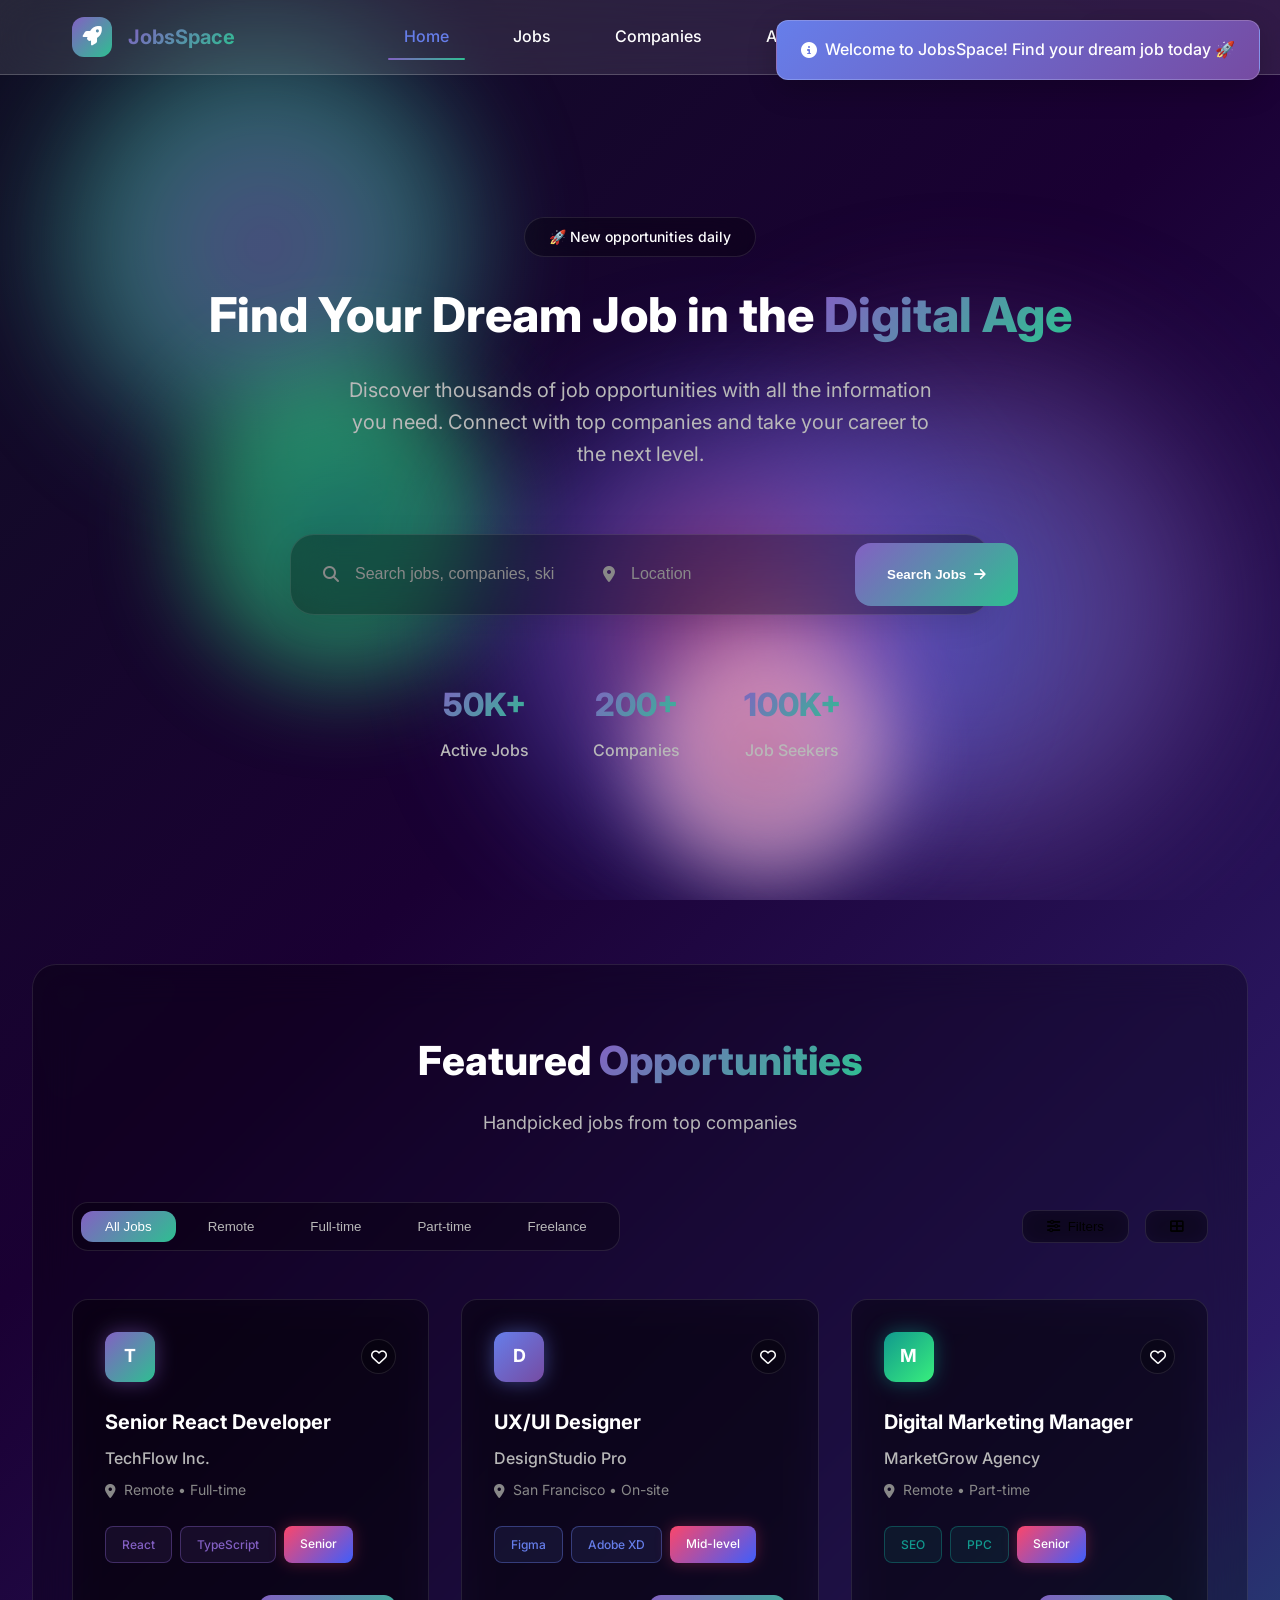
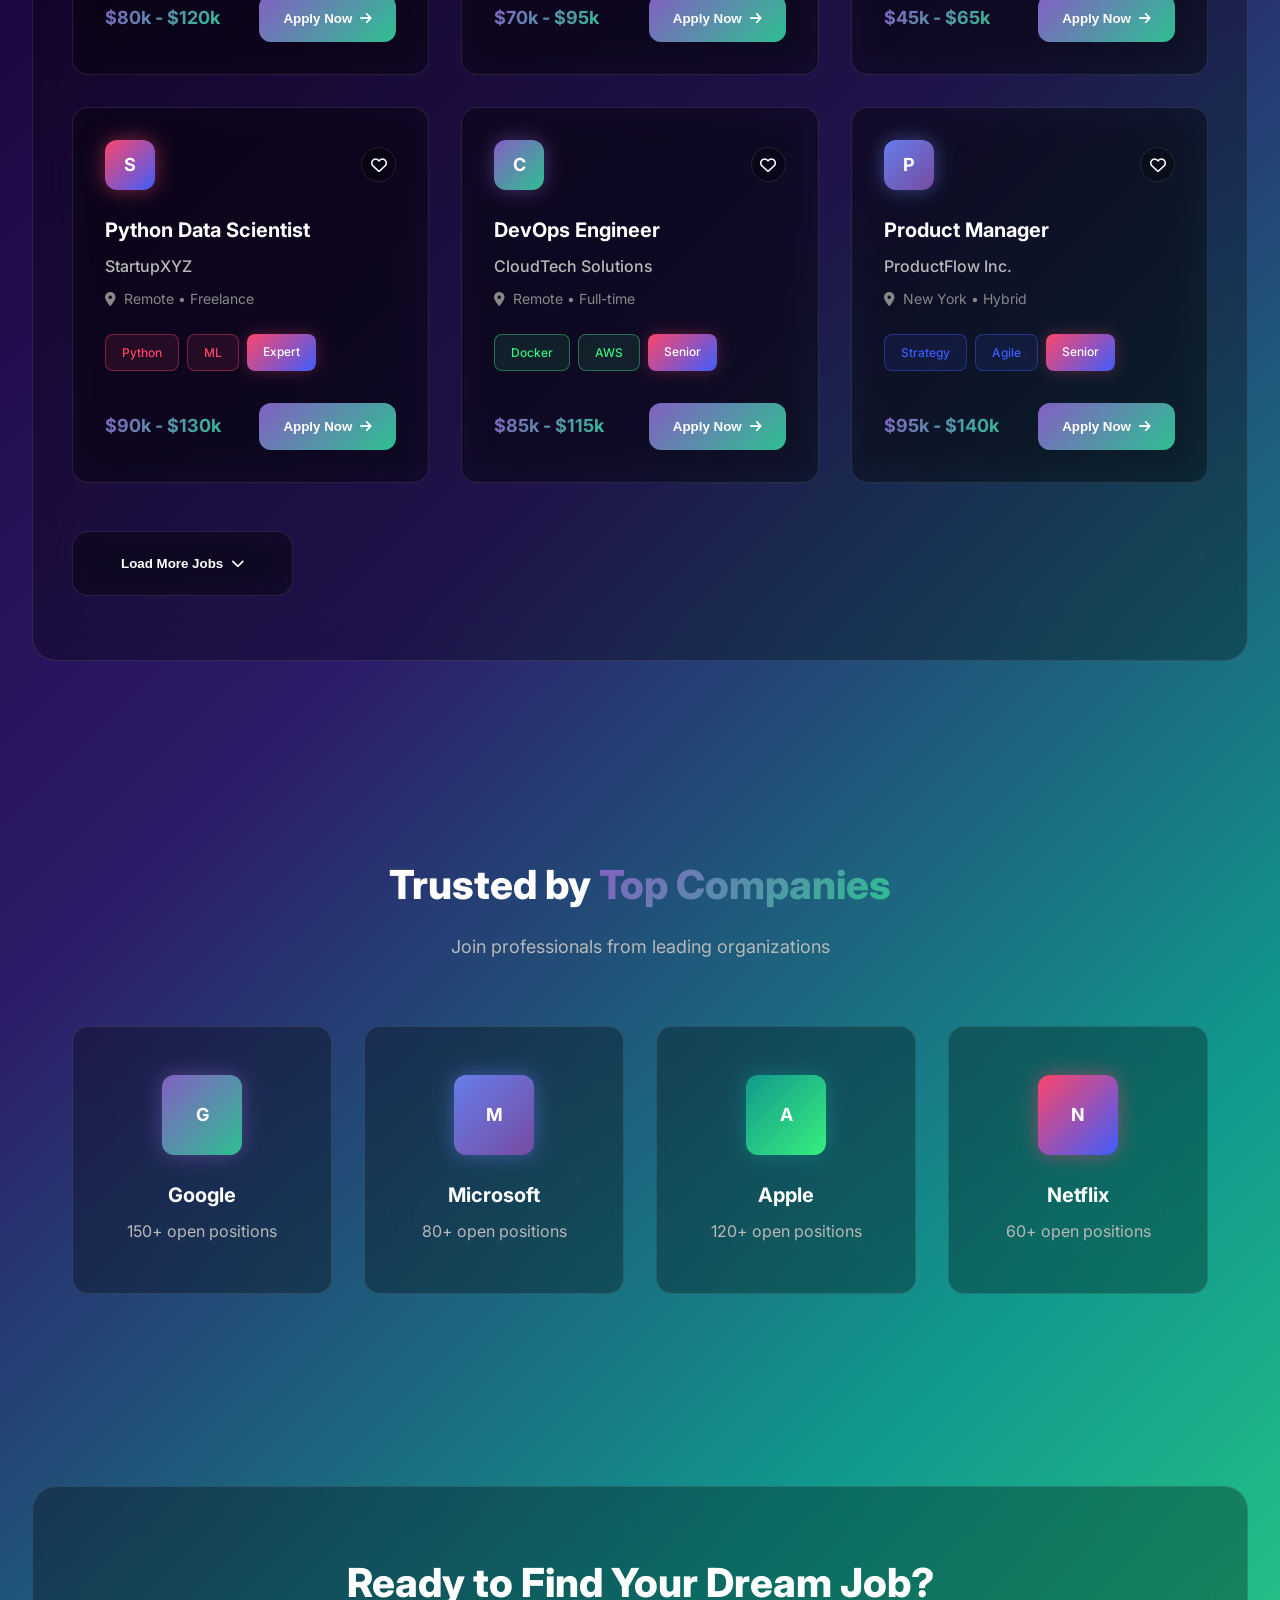
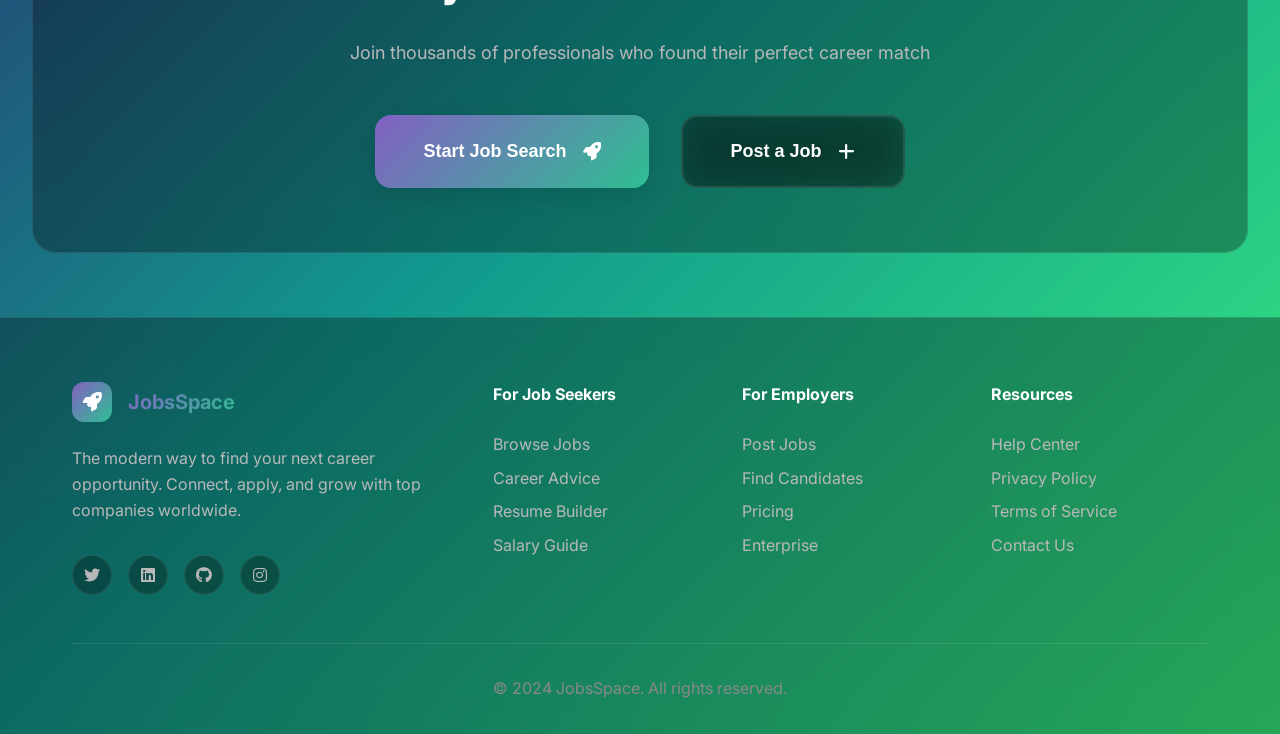
==== commit 33afd19a: "Implement dark neon theme with enhanced gradient orbs and styling Co-authored-by: wcipherman <wciphe" ====
--- a/index.html
+++ b/index.html
@@ -15,6 +15,7 @@
         <div class="gradient-orb orb-2"></div>
         <div class="gradient-orb orb-3"></div>
         <div class="gradient-orb orb-4"></div>
+        <div class="gradient-orb orb-5"></div>
     </div>
 
     <!-- Transparent Navbar -->
--- a/styles.css
+++ b/styles.css
@@ -6,22 +6,22 @@
 }
 
 :root {
-    /* Ultra Modern Gradient Colors */
-    --gradient-primary: linear-gradient(135deg, #667eea 0%, #764ba2 25%, #00c9ff 50%, #92fe9d 75%, #a8edea 100%);
-    --gradient-purple: linear-gradient(135deg, #667eea 0%, #764ba2 100%);
-    --gradient-blue: linear-gradient(135deg, #00c9ff 0%, #92fe9d 100%);
-    --gradient-green: linear-gradient(135deg, #a8edea 0%, #fed6e3 100%);
-    --gradient-accent: linear-gradient(135deg, #ff9a9e 0%, #fecfef 50%, #fecfef 100%);
-    
-    /* Glass Effect Colors */
-    --glass-bg: rgba(255, 255, 255, 0.1);
-    --glass-border: rgba(255, 255, 255, 0.2);
-    --glass-shadow: 0 8px 32px 0 rgba(31, 38, 135, 0.37);
-    
-    /* Text Colors */
-    --text-primary: #1a1a1a;
-    --text-secondary: #666666;
-    --text-light: #999999;
+    /* Ultra Modern Dark Neon Theme */
+    --gradient-primary: linear-gradient(135deg, #0f0f23 0%, #1a0033 25%, #2d1b69 50%, #11998e 75%, #38ef7d 100%);
+    --gradient-purple: linear-gradient(135deg, #8360c3 0%, #2ebf91 100%);
+    --gradient-blue: linear-gradient(135deg, #667eea 0%, #764ba2 100%);
+    --gradient-green: linear-gradient(135deg, #11998e 0%, #38ef7d 100%);
+    --gradient-accent: linear-gradient(135deg, #fc466b 0%, #3f5efb 100%);
+    
+    /* Glass Effect Colors - Dark Neon */
+    --glass-bg: rgba(0, 0, 0, 0.3);
+    --glass-border: rgba(255, 255, 255, 0.1);
+    --glass-shadow: 0 8px 32px 0 rgba(0, 0, 0, 0.6);
+    
+    /* Text Colors - Dark Theme */
+    --text-primary: #ffffff;
+    --text-secondary: #b8b8b8;
+    --text-light: #888888;
     --text-white: #ffffff;
     
     /* Modern Shadows */
@@ -89,39 +89,53 @@
 }
 
 .orb-1 {
+    width: 400px;
+    height: 400px;
+    background: radial-gradient(circle, #8360c3 0%, #2ebf91 70%, transparent 100%);
+    top: 5%;
+    left: 5%;
+    animation-delay: -5s;
+    filter: blur(60px);
+}
+
+.orb-2 {
+    width: 500px;
+    height: 500px;
+    background: radial-gradient(circle, #667eea 0%, #764ba2 70%, transparent 100%);
+    top: 40%;
+    right: 5%;
+    animation-delay: -10s;
+    filter: blur(80px);
+}
+
+.orb-3 {
     width: 300px;
     height: 300px;
-    background: var(--gradient-purple);
-    top: 10%;
-    left: 10%;
-    animation-delay: -5s;
-}
-
-.orb-2 {
-    width: 400px;
-    height: 400px;
-    background: var(--gradient-blue);
-    top: 50%;
-    right: 10%;
-    animation-delay: -10s;
-}
-
-.orb-3 {
-    width: 200px;
-    height: 200px;
-    background: var(--gradient-green);
-    bottom: 20%;
-    left: 20%;
+    background: radial-gradient(circle, #11998e 0%, #38ef7d 70%, transparent 100%);
+    bottom: 25%;
+    left: 15%;
     animation-delay: -15s;
+    filter: blur(50px);
 }
 
 .orb-4 {
-    width: 350px;
-    height: 350px;
-    background: var(--gradient-accent);
-    bottom: 10%;
-    right: 30%;
+    width: 450px;
+    height: 450px;
+    background: radial-gradient(circle, #fc466b 0%, #3f5efb 70%, transparent 100%);
+    bottom: 5%;
+    right: 25%;
     animation-delay: -20s;
+    filter: blur(70px);
+}
+
+.orb-5 {
+    width: 250px;
+    height: 250px;
+    background: radial-gradient(circle, #ff9a9e 0%, #fecfef 70%, transparent 100%);
+    top: 70%;
+    left: 50%;
+    animation-delay: -25s;
+    filter: blur(40px);
 }
 
 @keyframes float {
@@ -576,9 +590,10 @@
 }
 
 .job-card:hover {
-    transform: translateY(-5px);
-    box-shadow: var(--shadow-strong);
-    border-color: rgba(102, 126, 234, 0.3);
+    transform: translateY(-8px) scale(1.02);
+    box-shadow: 0 25px 80px rgba(0, 0, 0, 0.4), 0 0 40px rgba(131, 96, 195, 0.3);
+    border-color: rgba(131, 96, 195, 0.5);
+    background: rgba(0, 0, 0, 0.4);
 }
 
 .job-header {
@@ -605,12 +620,12 @@
     font-size: var(--font-size-lg);
 }
 
-.logo-1 { background: var(--gradient-purple); }
-.logo-2 { background: var(--gradient-blue); }
-.logo-3 { background: var(--gradient-green); }
-.logo-4 { background: var(--gradient-accent); }
-.logo-5 { background: var(--gradient-purple); }
-.logo-6 { background: var(--gradient-blue); }
+.logo-1 { background: var(--gradient-purple); box-shadow: 0 0 20px rgba(131, 96, 195, 0.5); }
+.logo-2 { background: var(--gradient-blue); box-shadow: 0 0 20px rgba(102, 126, 234, 0.5); }
+.logo-3 { background: var(--gradient-green); box-shadow: 0 0 20px rgba(17, 153, 142, 0.5); }
+.logo-4 { background: var(--gradient-accent); box-shadow: 0 0 20px rgba(252, 70, 107, 0.5); }
+.logo-5 { background: var(--gradient-purple); box-shadow: 0 0 20px rgba(131, 96, 195, 0.5); }
+.logo-6 { background: var(--gradient-blue); box-shadow: 0 0 20px rgba(102, 126, 234, 0.5); }
 
 .job-bookmark {
     width: 35px;
@@ -671,13 +686,13 @@
     background: var(--glass-bg);
 }
 
-.tag-tech { color: #667eea; border-color: rgba(102, 126, 234, 0.3); }
-.tag-design { color: #00c9ff; border-color: rgba(0, 201, 255, 0.3); }
-.tag-marketing { color: #92fe9d; border-color: rgba(146, 254, 157, 0.3); }
-.tag-data { color: #ff9a9e; border-color: rgba(255, 154, 158, 0.3); }
-.tag-devops { color: #a8edea; border-color: rgba(168, 237, 234, 0.3); }
-.tag-product { color: #fed6e3; border-color: rgba(254, 214, 227, 0.3); }
-.tag-level { background: var(--gradient-purple); color: white; border: none; }
+.tag-tech { color: #8360c3; border-color: rgba(131, 96, 195, 0.4); background: rgba(131, 96, 195, 0.1); }
+.tag-design { color: #667eea; border-color: rgba(102, 126, 234, 0.4); background: rgba(102, 126, 234, 0.1); }
+.tag-marketing { color: #11998e; border-color: rgba(17, 153, 142, 0.4); background: rgba(17, 153, 142, 0.1); }
+.tag-data { color: #fc466b; border-color: rgba(252, 70, 107, 0.4); background: rgba(252, 70, 107, 0.1); }
+.tag-devops { color: #38ef7d; border-color: rgba(56, 239, 125, 0.4); background: rgba(56, 239, 125, 0.1); }
+.tag-product { color: #3f5efb; border-color: rgba(63, 94, 251, 0.4); background: rgba(63, 94, 251, 0.1); }
+.tag-level { background: var(--gradient-accent); color: white; border: none; box-shadow: 0 0 15px rgba(252, 70, 107, 0.3); }
 
 .job-footer {
     display: flex;
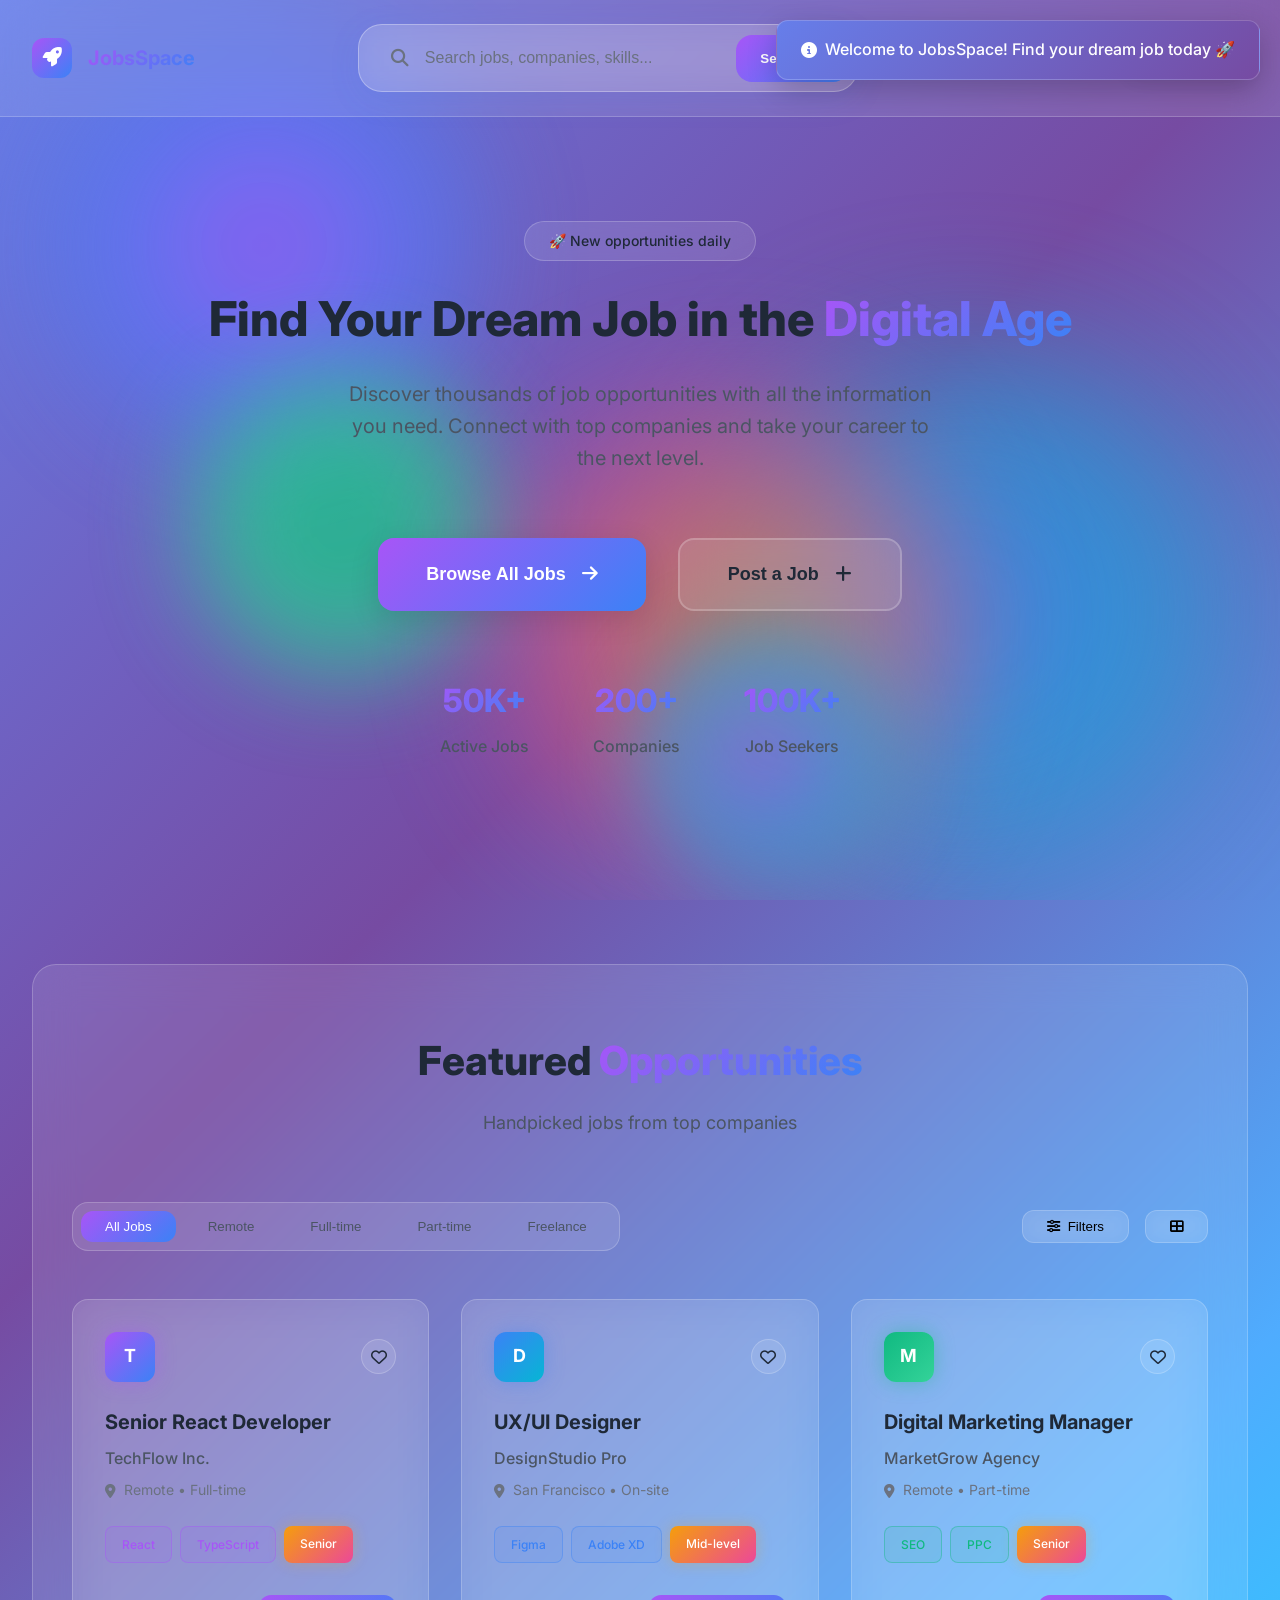
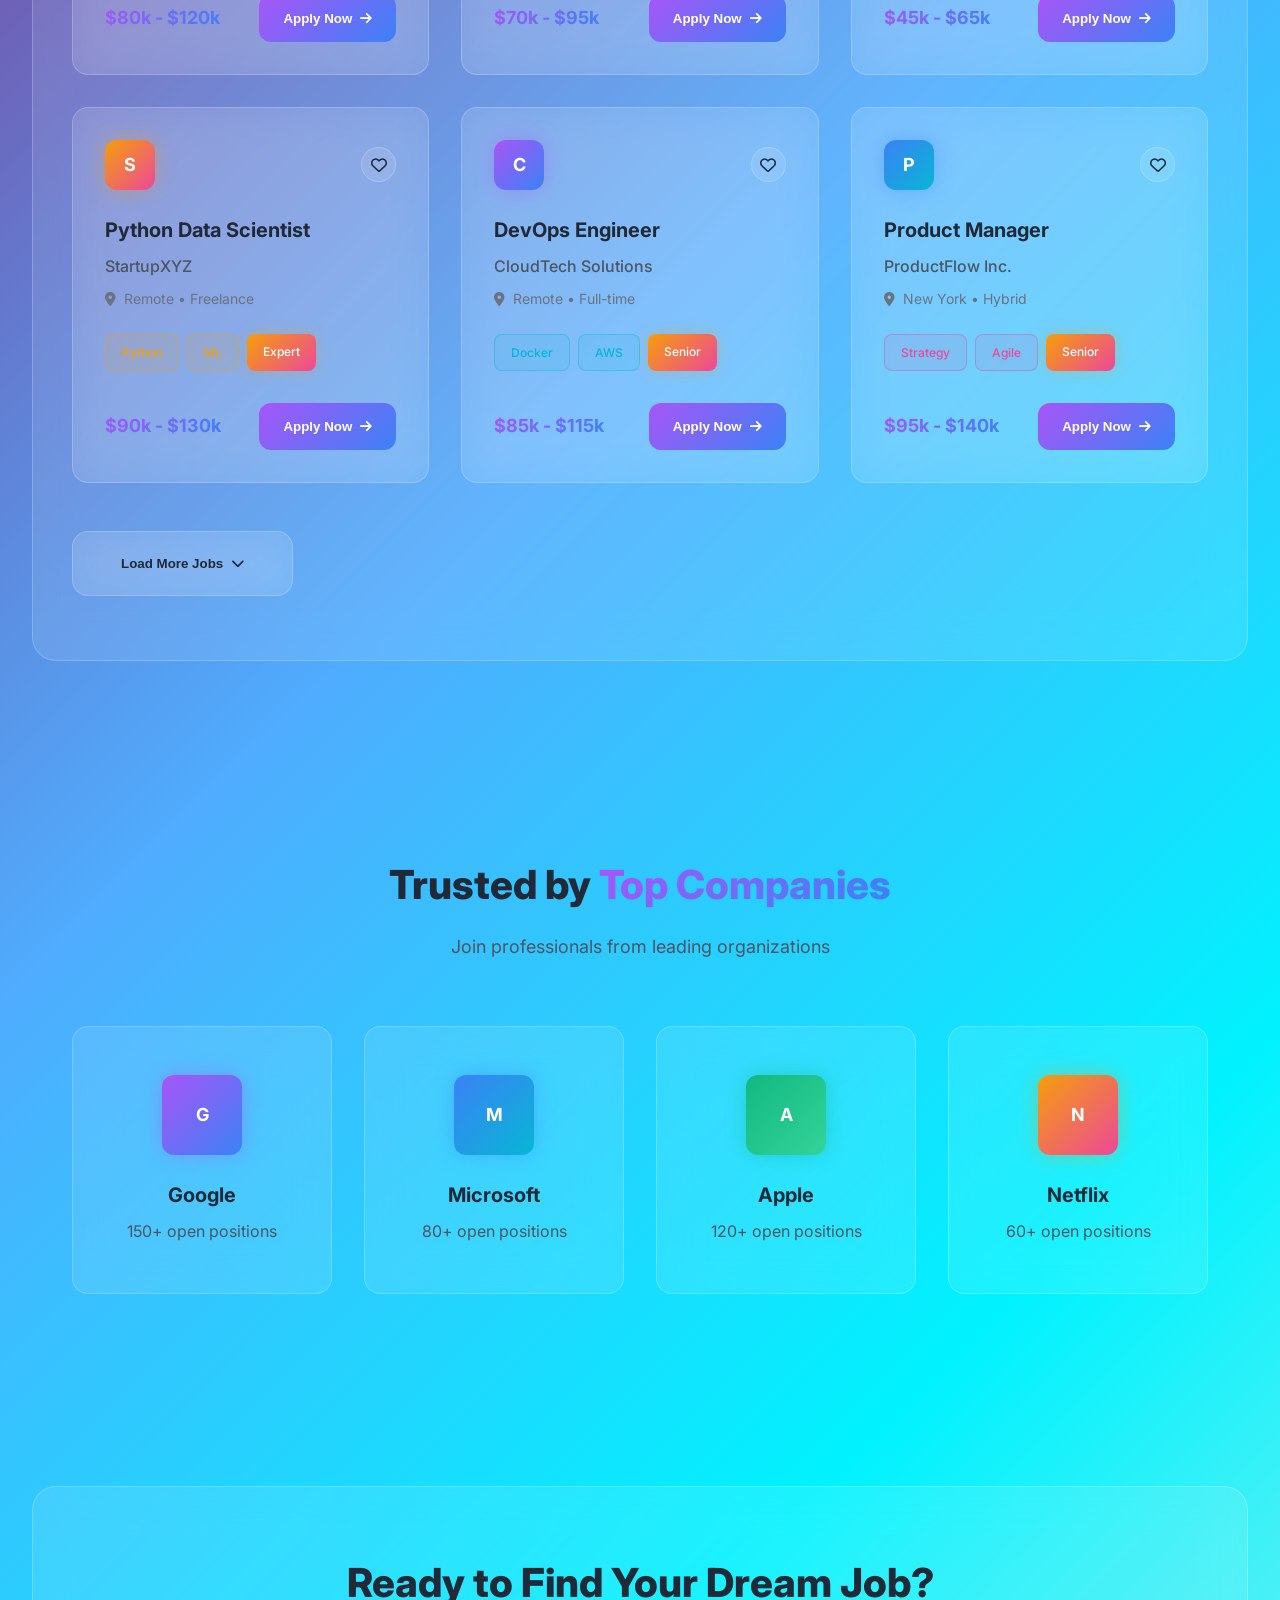
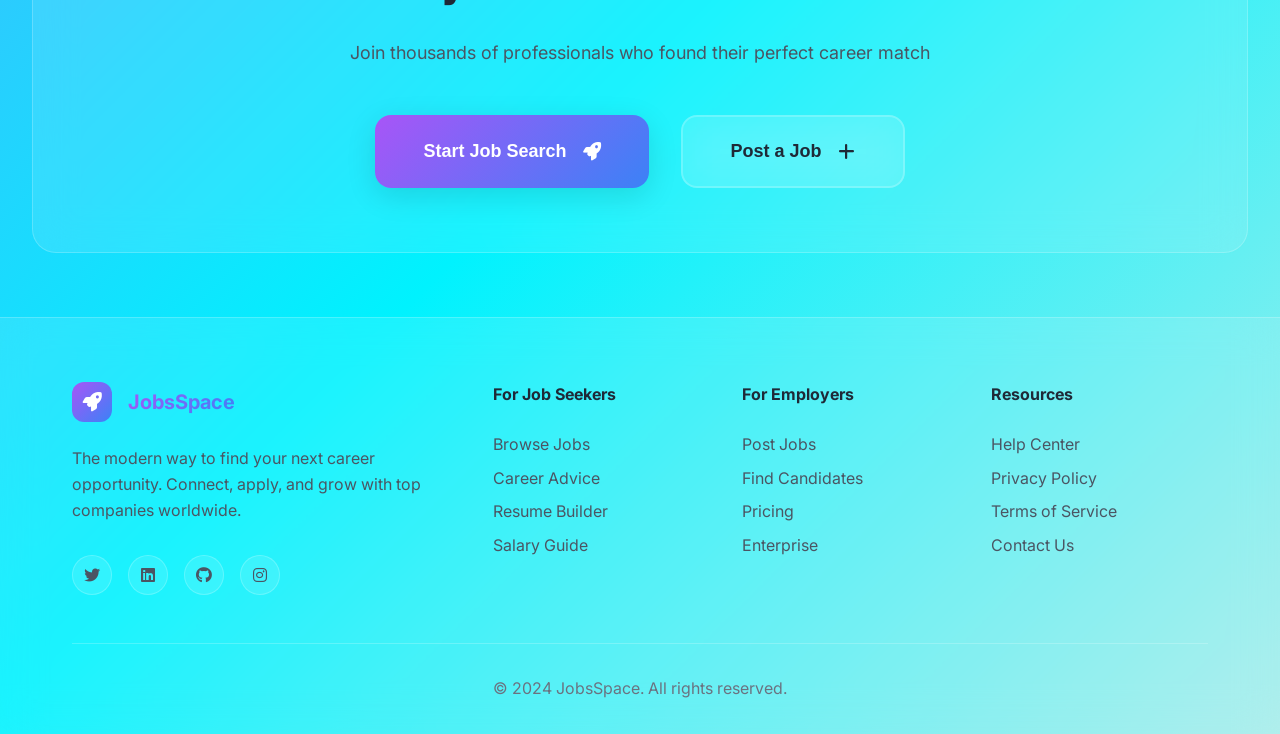
==== commit 16c7e95e: "Refactor UI with new search, CTA buttons, and bright color theme Co-authored-by: wcipherman <wcipher" ====
--- a/index.html
+++ b/index.html
@@ -28,11 +28,17 @@
                 <span class="logo-text">JobsSpace</span>
             </div>
             
-            <div class="nav-menu">
-                <a href="#home" class="nav-link active">Home</a>
-                <a href="#jobs" class="nav-link">Jobs</a>
-                <a href="#companies" class="nav-link">Companies</a>
-                <a href="#about" class="nav-link">About</a>
+            <div class="nav-search">
+                <div class="nav-search-container">
+                    <div class="nav-search-field">
+                        <i class="fas fa-search"></i>
+                        <input type="text" placeholder="Search jobs, companies, skills...">
+                    </div>
+                    <button class="nav-search-btn">
+                        <span>Search</span>
+                        <i class="fas fa-arrow-right"></i>
+                    </button>
+                </div>
             </div>
             
             <div class="nav-actions">
@@ -57,19 +63,15 @@
                     Discover thousands of job opportunities with all the information you need. 
                     Connect with top companies and take your career to the next level.
                 </p>
-                <div class="hero-search">
-                    <div class="search-container">
-                        <div class="search-field">
-                            <i class="fas fa-search"></i>
-                            <input type="text" placeholder="Search jobs, companies, skills...">
-                        </div>
-                        <div class="search-field">
-                            <i class="fas fa-map-marker-alt"></i>
-                            <input type="text" placeholder="Location">
-                        </div>
-                        <button class="search-btn">
-                            <span>Search Jobs</span>
-                            <i class="fas fa-arrow-right"></i>
+                <div class="hero-cta">
+                    <div class="cta-buttons-hero">
+                        <button class="btn-primary-large">
+                            <span>Browse All Jobs</span>
+                            <i class="fas fa-arrow-right"></i>
+                        </button>
+                        <button class="btn-ghost-large">
+                            <span>Post a Job</span>
+                            <i class="fas fa-plus"></i>
                         </button>
                     </div>
                 </div>
--- a/styles.css
+++ b/styles.css
@@ -6,22 +6,22 @@
 }
 
 :root {
-    /* Ultra Modern Dark Neon Theme */
-    --gradient-primary: linear-gradient(135deg, #0f0f23 0%, #1a0033 25%, #2d1b69 50%, #11998e 75%, #38ef7d 100%);
-    --gradient-purple: linear-gradient(135deg, #8360c3 0%, #2ebf91 100%);
-    --gradient-blue: linear-gradient(135deg, #667eea 0%, #764ba2 100%);
-    --gradient-green: linear-gradient(135deg, #11998e 0%, #38ef7d 100%);
-    --gradient-accent: linear-gradient(135deg, #fc466b 0%, #3f5efb 100%);
-    
-    /* Glass Effect Colors - Dark Neon */
-    --glass-bg: rgba(0, 0, 0, 0.3);
-    --glass-border: rgba(255, 255, 255, 0.1);
-    --glass-shadow: 0 8px 32px 0 rgba(0, 0, 0, 0.6);
-    
-    /* Text Colors - Dark Theme */
-    --text-primary: #ffffff;
-    --text-secondary: #b8b8b8;
-    --text-light: #888888;
+    /* Ultra Modern Bright Neon Theme */
+    --gradient-primary: linear-gradient(135deg, #667eea 0%, #764ba2 25%, #4facfe 50%, #00f2fe 75%, #a8edea 100%);
+    --gradient-purple: linear-gradient(135deg, #a855f7 0%, #3b82f6 100%);
+    --gradient-blue: linear-gradient(135deg, #3b82f6 0%, #06b6d4 100%);
+    --gradient-green: linear-gradient(135deg, #10b981 0%, #34d399 100%);
+    --gradient-accent: linear-gradient(135deg, #f59e0b 0%, #ec4899 100%);
+    
+    /* Glass Effect Colors - Bright Theme */
+    --glass-bg: rgba(255, 255, 255, 0.1);
+    --glass-border: rgba(255, 255, 255, 0.2);
+    --glass-shadow: 0 8px 32px 0 rgba(59, 130, 246, 0.15);
+    
+    /* Text Colors - Bright Theme */
+    --text-primary: #1f2937;
+    --text-secondary: #4b5563;
+    --text-light: #6b7280;
     --text-white: #ffffff;
     
     /* Modern Shadows */
@@ -91,51 +91,56 @@
 .orb-1 {
     width: 400px;
     height: 400px;
-    background: radial-gradient(circle, #8360c3 0%, #2ebf91 70%, transparent 100%);
+    background: radial-gradient(circle, #a855f7 0%, #3b82f6 70%, transparent 100%);
     top: 5%;
     left: 5%;
     animation-delay: -5s;
     filter: blur(60px);
+    opacity: 0.8;
 }
 
 .orb-2 {
     width: 500px;
     height: 500px;
-    background: radial-gradient(circle, #667eea 0%, #764ba2 70%, transparent 100%);
+    background: radial-gradient(circle, #3b82f6 0%, #06b6d4 70%, transparent 100%);
     top: 40%;
     right: 5%;
     animation-delay: -10s;
     filter: blur(80px);
+    opacity: 0.7;
 }
 
 .orb-3 {
     width: 300px;
     height: 300px;
-    background: radial-gradient(circle, #11998e 0%, #38ef7d 70%, transparent 100%);
+    background: radial-gradient(circle, #10b981 0%, #34d399 70%, transparent 100%);
     bottom: 25%;
     left: 15%;
     animation-delay: -15s;
     filter: blur(50px);
+    opacity: 0.8;
 }
 
 .orb-4 {
     width: 450px;
     height: 450px;
-    background: radial-gradient(circle, #fc466b 0%, #3f5efb 70%, transparent 100%);
+    background: radial-gradient(circle, #f59e0b 0%, #ec4899 70%, transparent 100%);
     bottom: 5%;
     right: 25%;
     animation-delay: -20s;
     filter: blur(70px);
+    opacity: 0.6;
 }
 
 .orb-5 {
     width: 250px;
     height: 250px;
-    background: radial-gradient(circle, #ff9a9e 0%, #fecfef 70%, transparent 100%);
+    background: radial-gradient(circle, #8b5cf6 0%, #06b6d4 70%, transparent 100%);
     top: 70%;
     left: 50%;
     animation-delay: -25s;
     filter: blur(40px);
+    opacity: 0.7;
 }
 
 @keyframes float {
@@ -160,19 +165,20 @@
     left: 0;
     right: 0;
     z-index: 1000;
-    background: var(--glass-bg);
-    backdrop-filter: blur(20px);
-    border-bottom: 1px solid var(--glass-border);
+    background: transparent;
+    backdrop-filter: blur(0px);
+    border-bottom: none;
     transition: all 0.3s ease;
 }
 
 .nav-container {
-    max-width: 1200px;
+    max-width: 1400px;
     margin: 0 auto;
-    padding: var(--space-sm) var(--space-lg);
+    padding: var(--space-md) var(--space-lg);
     display: flex;
     align-items: center;
     justify-content: space-between;
+    gap: var(--space-lg);
 }
 
 .nav-logo {
@@ -203,8 +209,79 @@
 }
 
 .nav-menu {
-    display: flex;
-    gap: var(--space-lg);
+    display: none;
+}
+
+.nav-search {
+    flex: 1;
+    max-width: 500px;
+    position: relative;
+}
+
+.nav-search-container {
+    display: flex;
+    align-items: center;
+    background: rgba(255, 255, 255, 0.15);
+    border: 1px solid rgba(255, 255, 255, 0.3);
+    border-radius: var(--radius-xl);
+    padding: var(--space-xs);
+    backdrop-filter: blur(20px);
+    box-shadow: 0 8px 32px rgba(59, 130, 246, 0.1);
+    transition: all 0.3s ease;
+}
+
+.nav-search-container:focus-within {
+    background: rgba(255, 255, 255, 0.2);
+    border-color: rgba(168, 85, 247, 0.5);
+    box-shadow: 0 12px 40px rgba(168, 85, 247, 0.2);
+    transform: translateY(-2px);
+}
+
+.nav-search-field {
+    flex: 1;
+    display: flex;
+    align-items: center;
+    gap: var(--space-sm);
+    padding: var(--space-sm) var(--space-md);
+}
+
+.nav-search-field i {
+    color: var(--text-light);
+    font-size: 1.1rem;
+}
+
+.nav-search-field input {
+    flex: 1;
+    border: none;
+    outline: none;
+    background: transparent;
+    font-size: var(--font-size-base);
+    color: var(--text-primary);
+    font-weight: 500;
+}
+
+.nav-search-field input::placeholder {
+    color: var(--text-light);
+}
+
+.nav-search-btn {
+    background: var(--gradient-purple);
+    color: white;
+    border: none;
+    padding: var(--space-sm) var(--space-md);
+    border-radius: var(--radius-lg);
+    font-weight: 600;
+    cursor: pointer;
+    transition: all 0.3s ease;
+    display: flex;
+    align-items: center;
+    gap: var(--space-xs);
+    white-space: nowrap;
+}
+
+.nav-search-btn:hover {
+    transform: scale(1.05);
+    box-shadow: 0 8px 25px rgba(168, 85, 247, 0.3);
 }
 
 .nav-link {
@@ -391,8 +468,15 @@
     margin-right: auto;
 }
 
-.hero-search {
+.hero-cta {
     margin-bottom: var(--space-2xl);
+}
+
+.cta-buttons-hero {
+    display: flex;
+    justify-content: center;
+    gap: var(--space-lg);
+    flex-wrap: wrap;
 }
 
 .search-container {
@@ -620,12 +704,12 @@
     font-size: var(--font-size-lg);
 }
 
-.logo-1 { background: var(--gradient-purple); box-shadow: 0 0 20px rgba(131, 96, 195, 0.5); }
-.logo-2 { background: var(--gradient-blue); box-shadow: 0 0 20px rgba(102, 126, 234, 0.5); }
-.logo-3 { background: var(--gradient-green); box-shadow: 0 0 20px rgba(17, 153, 142, 0.5); }
-.logo-4 { background: var(--gradient-accent); box-shadow: 0 0 20px rgba(252, 70, 107, 0.5); }
-.logo-5 { background: var(--gradient-purple); box-shadow: 0 0 20px rgba(131, 96, 195, 0.5); }
-.logo-6 { background: var(--gradient-blue); box-shadow: 0 0 20px rgba(102, 126, 234, 0.5); }
+.logo-1 { background: var(--gradient-purple); box-shadow: 0 0 20px rgba(168, 85, 247, 0.4); }
+.logo-2 { background: var(--gradient-blue); box-shadow: 0 0 20px rgba(59, 130, 246, 0.4); }
+.logo-3 { background: var(--gradient-green); box-shadow: 0 0 20px rgba(16, 185, 129, 0.4); }
+.logo-4 { background: var(--gradient-accent); box-shadow: 0 0 20px rgba(245, 158, 11, 0.4); }
+.logo-5 { background: var(--gradient-purple); box-shadow: 0 0 20px rgba(168, 85, 247, 0.4); }
+.logo-6 { background: var(--gradient-blue); box-shadow: 0 0 20px rgba(59, 130, 246, 0.4); }
 
 .job-bookmark {
     width: 35px;
@@ -686,13 +770,13 @@
     background: var(--glass-bg);
 }
 
-.tag-tech { color: #8360c3; border-color: rgba(131, 96, 195, 0.4); background: rgba(131, 96, 195, 0.1); }
-.tag-design { color: #667eea; border-color: rgba(102, 126, 234, 0.4); background: rgba(102, 126, 234, 0.1); }
-.tag-marketing { color: #11998e; border-color: rgba(17, 153, 142, 0.4); background: rgba(17, 153, 142, 0.1); }
-.tag-data { color: #fc466b; border-color: rgba(252, 70, 107, 0.4); background: rgba(252, 70, 107, 0.1); }
-.tag-devops { color: #38ef7d; border-color: rgba(56, 239, 125, 0.4); background: rgba(56, 239, 125, 0.1); }
-.tag-product { color: #3f5efb; border-color: rgba(63, 94, 251, 0.4); background: rgba(63, 94, 251, 0.1); }
-.tag-level { background: var(--gradient-accent); color: white; border: none; box-shadow: 0 0 15px rgba(252, 70, 107, 0.3); }
+.tag-tech { color: #a855f7; border-color: rgba(168, 85, 247, 0.4); background: rgba(168, 85, 247, 0.1); }
+.tag-design { color: #3b82f6; border-color: rgba(59, 130, 246, 0.4); background: rgba(59, 130, 246, 0.1); }
+.tag-marketing { color: #10b981; border-color: rgba(16, 185, 129, 0.4); background: rgba(16, 185, 129, 0.1); }
+.tag-data { color: #f59e0b; border-color: rgba(245, 158, 11, 0.4); background: rgba(245, 158, 11, 0.1); }
+.tag-devops { color: #06b6d4; border-color: rgba(6, 182, 212, 0.4); background: rgba(6, 182, 212, 0.1); }
+.tag-product { color: #ec4899; border-color: rgba(236, 72, 153, 0.4); background: rgba(236, 72, 153, 0.1); }
+.tag-level { background: var(--gradient-accent); color: white; border: none; box-shadow: 0 0 15px rgba(245, 158, 11, 0.3); }
 
 .job-footer {
     display: flex;
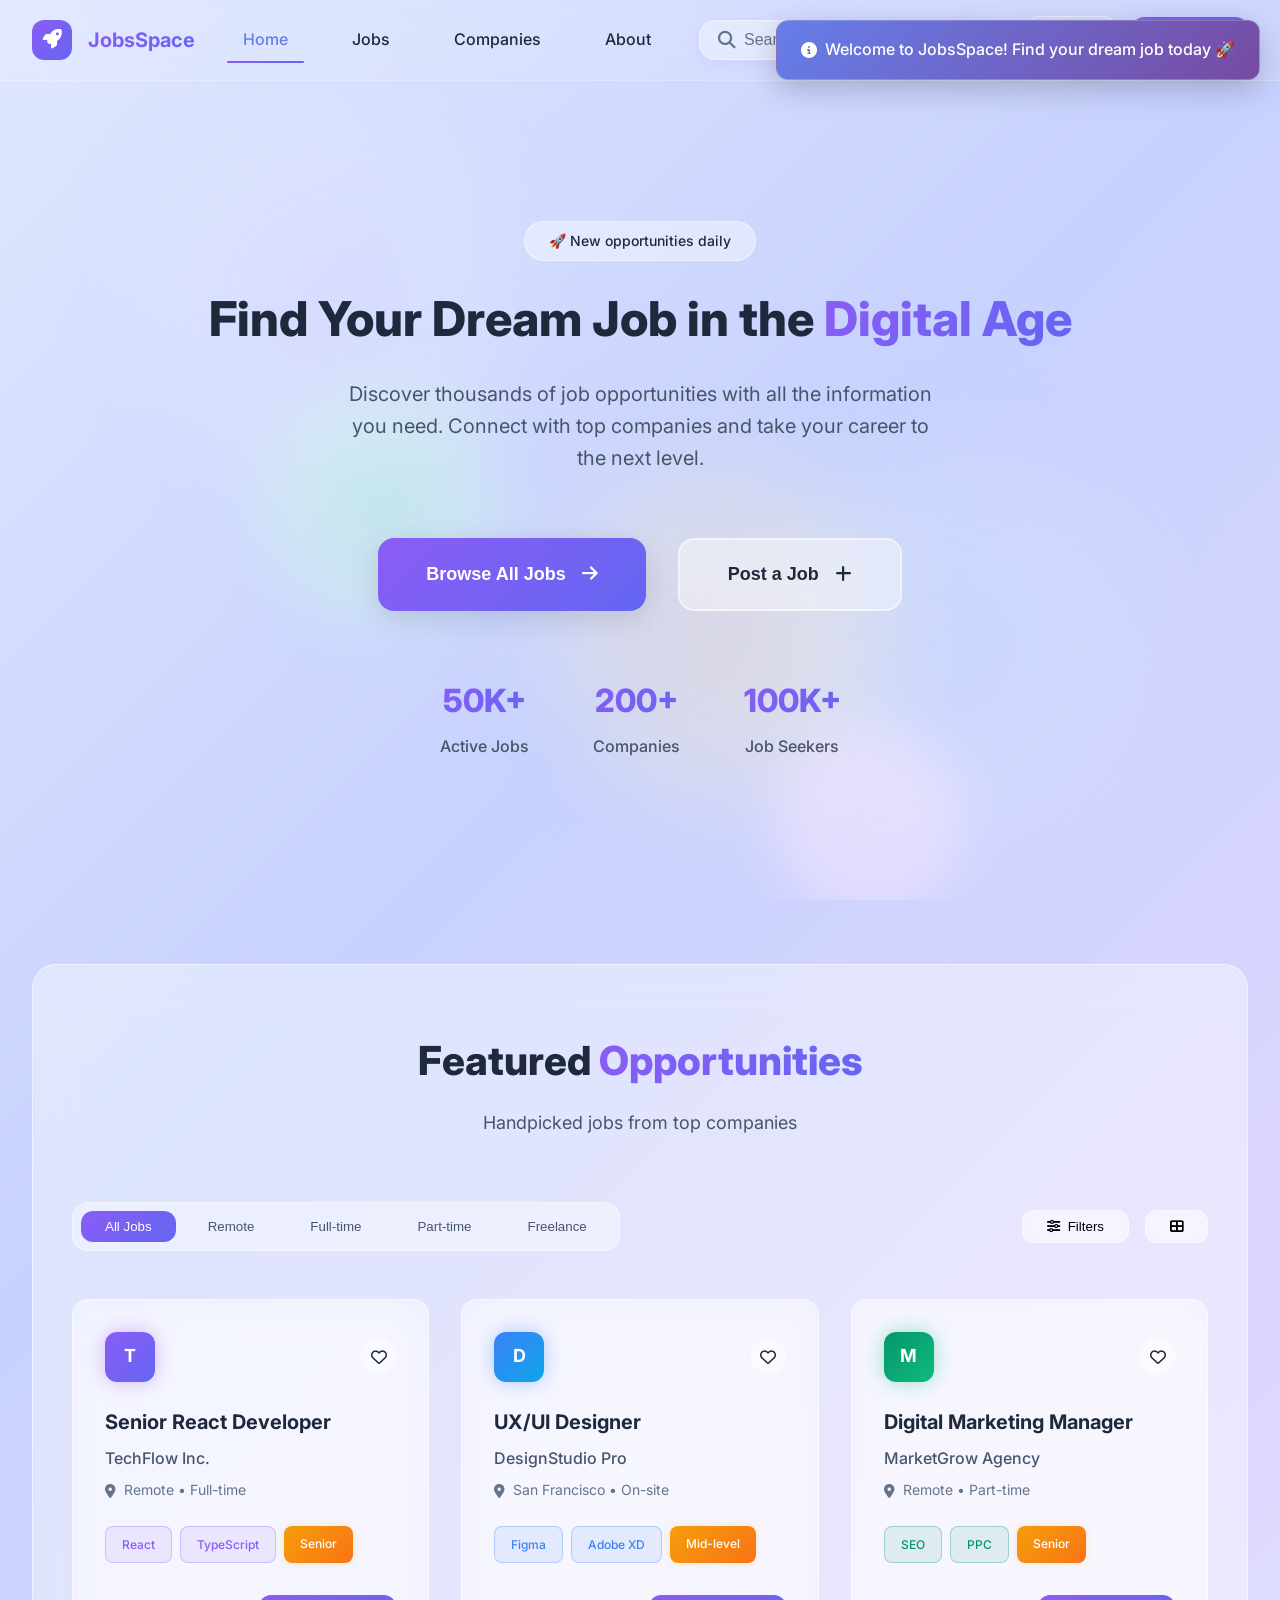
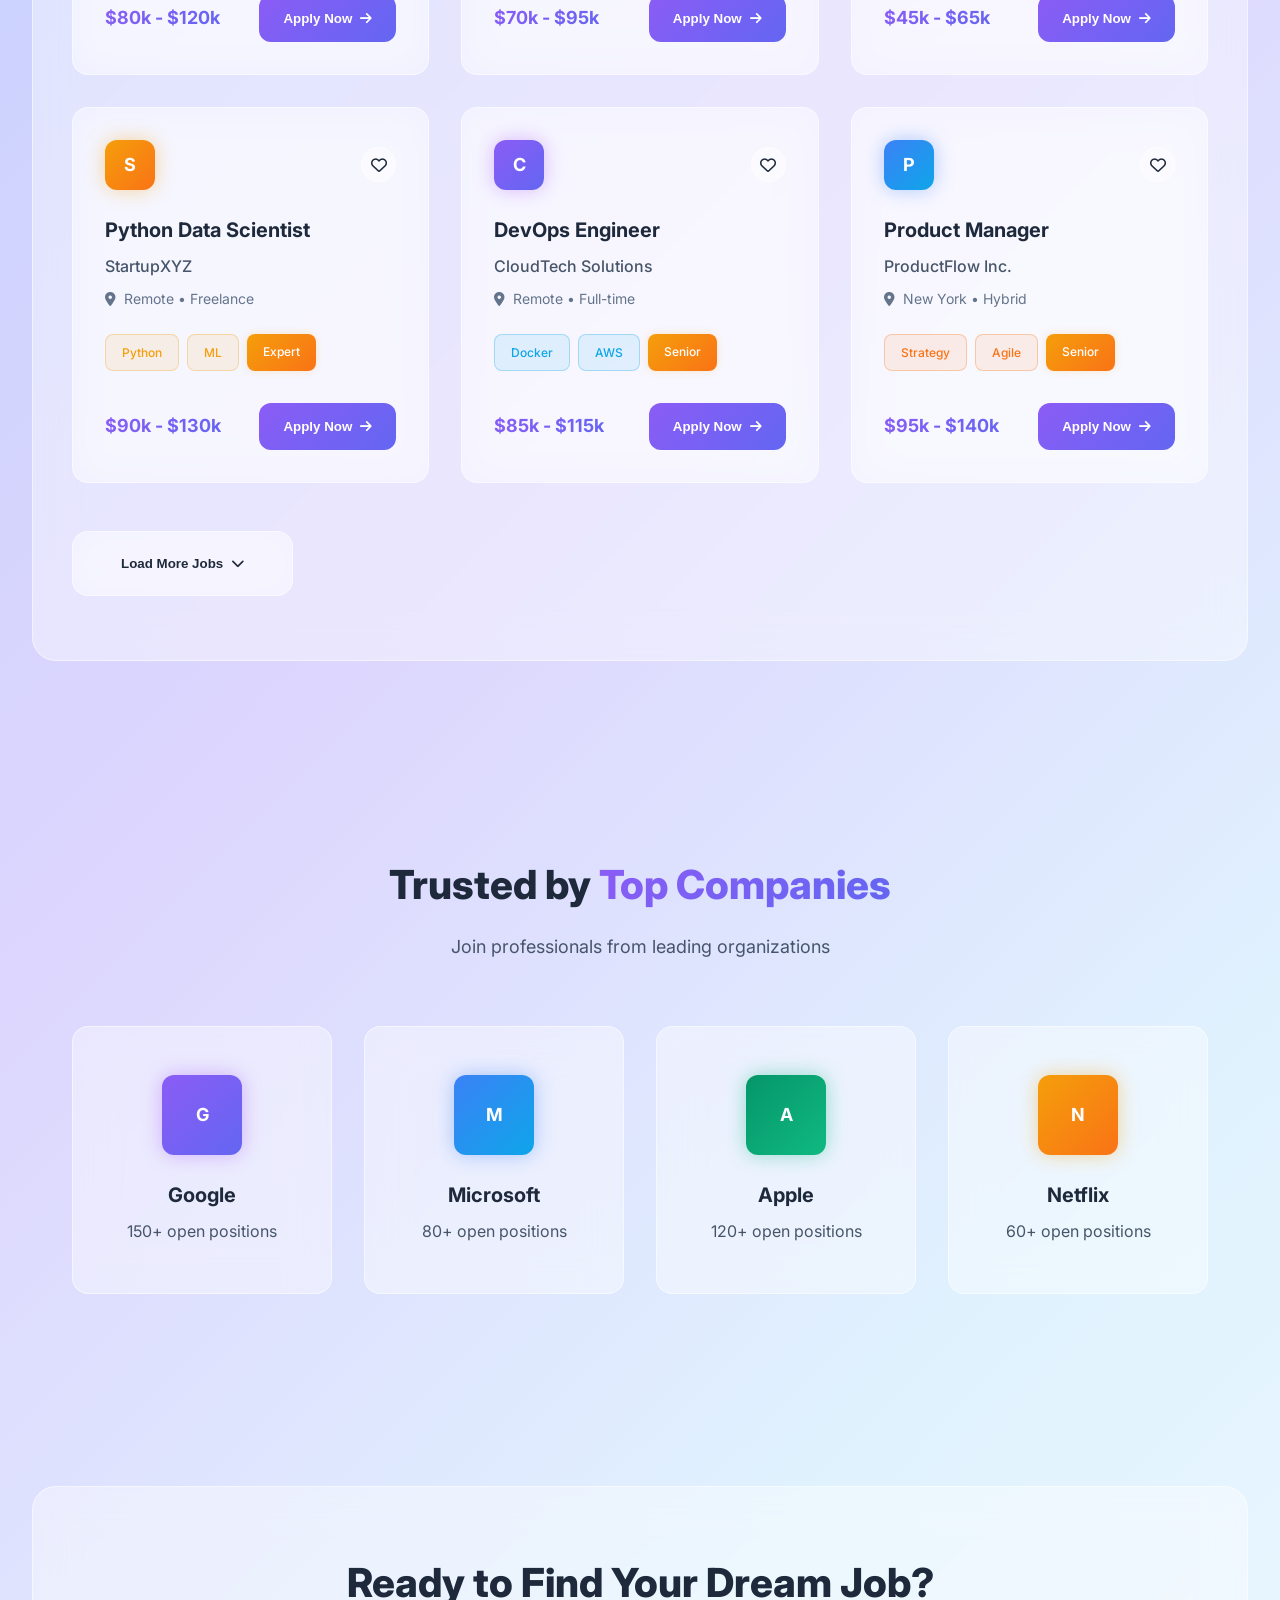
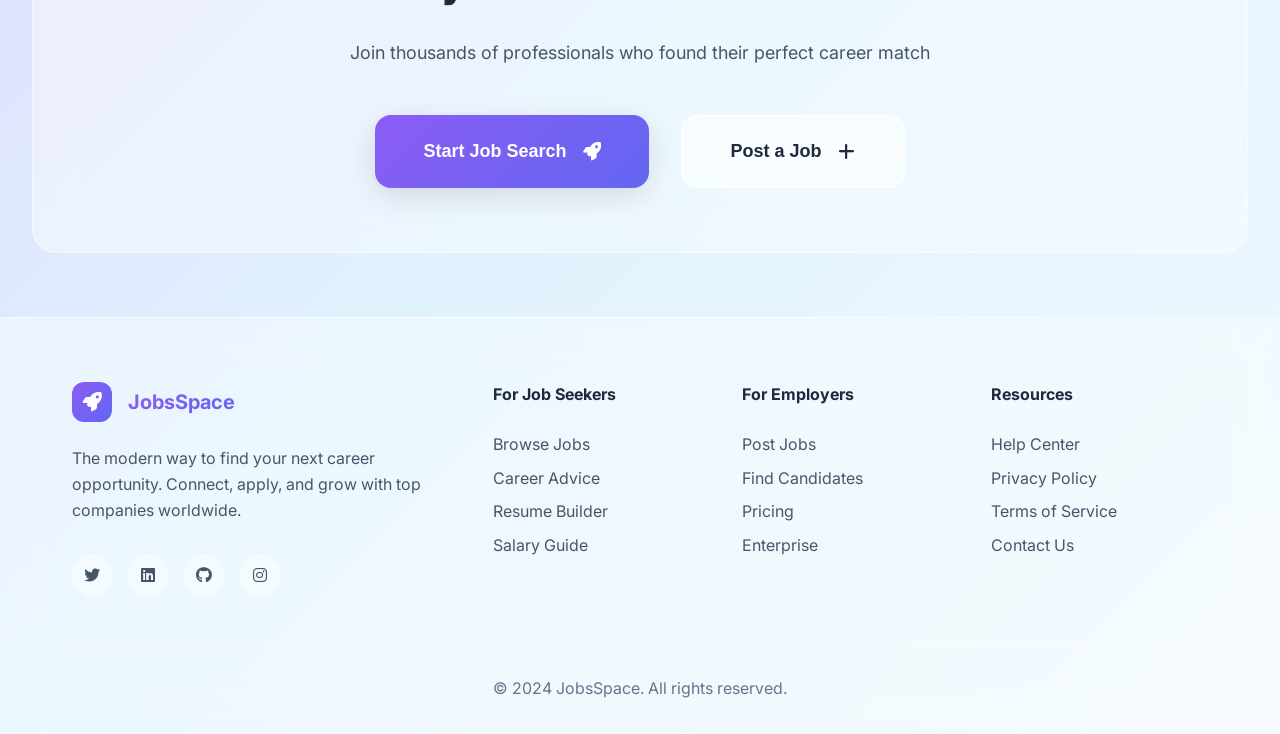
==== commit 337f4bc8: "Refactor UI with light theme, updated navigation, and subtle design tweaks Co-authored-by: wcipherma" ====
--- a/index.html
+++ b/index.html
@@ -28,15 +28,21 @@
                 <span class="logo-text">JobsSpace</span>
             </div>
             
+            <div class="nav-menu">
+                <a href="#home" class="nav-link active">Home</a>
+                <a href="#jobs" class="nav-link">Jobs</a>
+                <a href="#companies" class="nav-link">Companies</a>
+                <a href="#about" class="nav-link">About</a>
+            </div>
+            
             <div class="nav-search">
                 <div class="nav-search-container">
                     <div class="nav-search-field">
                         <i class="fas fa-search"></i>
-                        <input type="text" placeholder="Search jobs, companies, skills...">
+                        <input type="text" placeholder="Search jobs...">
                     </div>
                     <button class="nav-search-btn">
-                        <span>Search</span>
-                        <i class="fas fa-arrow-right"></i>
+                        <i class="fas fa-search"></i>
                     </button>
                 </div>
             </div>
--- a/styles.css
+++ b/styles.css
@@ -6,22 +6,22 @@
 }
 
 :root {
-    /* Ultra Modern Bright Neon Theme */
-    --gradient-primary: linear-gradient(135deg, #667eea 0%, #764ba2 25%, #4facfe 50%, #00f2fe 75%, #a8edea 100%);
-    --gradient-purple: linear-gradient(135deg, #a855f7 0%, #3b82f6 100%);
-    --gradient-blue: linear-gradient(135deg, #3b82f6 0%, #06b6d4 100%);
-    --gradient-green: linear-gradient(135deg, #10b981 0%, #34d399 100%);
-    --gradient-accent: linear-gradient(135deg, #f59e0b 0%, #ec4899 100%);
-    
-    /* Glass Effect Colors - Bright Theme */
-    --glass-bg: rgba(255, 255, 255, 0.1);
-    --glass-border: rgba(255, 255, 255, 0.2);
-    --glass-shadow: 0 8px 32px 0 rgba(59, 130, 246, 0.15);
-    
-    /* Text Colors - Bright Theme */
-    --text-primary: #1f2937;
-    --text-secondary: #4b5563;
-    --text-light: #6b7280;
+    /* Ultra Light Modern Theme */
+    --gradient-primary: linear-gradient(135deg, #e0e7ff 0%, #c7d2fe 25%, #ddd6fe 50%, #e0f2fe 75%, #f0f9ff 100%);
+    --gradient-purple: linear-gradient(135deg, #8b5cf6 0%, #6366f1 100%);
+    --gradient-blue: linear-gradient(135deg, #3b82f6 0%, #0ea5e9 100%);
+    --gradient-green: linear-gradient(135deg, #059669 0%, #10b981 100%);
+    --gradient-accent: linear-gradient(135deg, #f59e0b 0%, #f97316 100%);
+    
+    /* Glass Effect Colors - Light Theme */
+    --glass-bg: rgba(255, 255, 255, 0.4);
+    --glass-border: rgba(255, 255, 255, 0.5);
+    --glass-shadow: 0 4px 20px 0 rgba(139, 92, 246, 0.08);
+    
+    /* Text Colors - Light Theme */
+    --text-primary: #1e293b;
+    --text-secondary: #475569;
+    --text-light: #64748b;
     --text-white: #ffffff;
     
     /* Modern Shadows */
@@ -91,56 +91,56 @@
 .orb-1 {
     width: 400px;
     height: 400px;
-    background: radial-gradient(circle, #a855f7 0%, #3b82f6 70%, transparent 100%);
-    top: 5%;
-    left: 5%;
+    background: radial-gradient(circle, #ddd6fe 0%, #e0e7ff 50%, transparent 100%);
+    top: 10%;
+    left: 10%;
     animation-delay: -5s;
-    filter: blur(60px);
-    opacity: 0.8;
+    filter: blur(40px);
+    opacity: 0.4;
 }
 
 .orb-2 {
-    width: 500px;
-    height: 500px;
-    background: radial-gradient(circle, #3b82f6 0%, #06b6d4 70%, transparent 100%);
-    top: 40%;
-    right: 5%;
+    width: 400px;
+    height: 400px;
+    background: radial-gradient(circle, #bfdbfe 0%, #dbeafe 50%, transparent 100%);
+    top: 50%;
+    right: 10%;
     animation-delay: -10s;
-    filter: blur(80px);
-    opacity: 0.7;
+    filter: blur(50px);
+    opacity: 0.3;
 }
 
 .orb-3 {
-    width: 300px;
-    height: 300px;
-    background: radial-gradient(circle, #10b981 0%, #34d399 70%, transparent 100%);
-    bottom: 25%;
-    left: 15%;
-    animation-delay: -15s;
-    filter: blur(50px);
-    opacity: 0.8;
-}
-
-.orb-4 {
-    width: 450px;
-    height: 450px;
-    background: radial-gradient(circle, #f59e0b 0%, #ec4899 70%, transparent 100%);
-    bottom: 5%;
-    right: 25%;
-    animation-delay: -20s;
-    filter: blur(70px);
-    opacity: 0.6;
-}
-
-.orb-5 {
     width: 250px;
     height: 250px;
-    background: radial-gradient(circle, #8b5cf6 0%, #06b6d4 70%, transparent 100%);
-    top: 70%;
-    left: 50%;
+    background: radial-gradient(circle, #a7f3d0 0%, #d1fae5 50%, transparent 100%);
+    bottom: 30%;
+    left: 20%;
+    animation-delay: -15s;
+    filter: blur(30px);
+    opacity: 0.4;
+}
+
+.orb-4 {
+    width: 350px;
+    height: 350px;
+    background: radial-gradient(circle, #fed7aa 0%, #fef3c7 50%, transparent 100%);
+    bottom: 10%;
+    right: 30%;
+    animation-delay: -20s;
+    filter: blur(45px);
+    opacity: 0.3;
+}
+
+.orb-5 {
+    width: 200px;
+    height: 200px;
+    background: radial-gradient(circle, #f3e8ff 0%, #fae8ff 50%, transparent 100%);
+    top: 80%;
+    left: 60%;
     animation-delay: -25s;
-    filter: blur(40px);
-    opacity: 0.7;
+    filter: blur(25px);
+    opacity: 0.5;
 }
 
 @keyframes float {
@@ -174,7 +174,7 @@
 .nav-container {
     max-width: 1400px;
     margin: 0 auto;
-    padding: var(--space-md) var(--space-lg);
+    padding: var(--space-sm) var(--space-lg);
     display: flex;
     align-items: center;
     justify-content: space-between;
@@ -209,40 +209,40 @@
 }
 
 .nav-menu {
-    display: none;
+    display: flex;
+    gap: var(--space-lg);
 }
 
 .nav-search {
-    flex: 1;
-    max-width: 500px;
+    max-width: 300px;
     position: relative;
 }
 
 .nav-search-container {
     display: flex;
     align-items: center;
-    background: rgba(255, 255, 255, 0.15);
-    border: 1px solid rgba(255, 255, 255, 0.3);
-    border-radius: var(--radius-xl);
-    padding: var(--space-xs);
-    backdrop-filter: blur(20px);
-    box-shadow: 0 8px 32px rgba(59, 130, 246, 0.1);
+    background: rgba(255, 255, 255, 0.3);
+    border: 1px solid rgba(255, 255, 255, 0.4);
+    border-radius: var(--radius-lg);
+    padding: 2px;
+    backdrop-filter: blur(10px);
+    box-shadow: 0 4px 15px rgba(139, 92, 246, 0.1);
     transition: all 0.3s ease;
 }
 
 .nav-search-container:focus-within {
-    background: rgba(255, 255, 255, 0.2);
-    border-color: rgba(168, 85, 247, 0.5);
-    box-shadow: 0 12px 40px rgba(168, 85, 247, 0.2);
-    transform: translateY(-2px);
+    background: rgba(255, 255, 255, 0.4);
+    border-color: rgba(139, 92, 246, 0.5);
+    box-shadow: 0 6px 25px rgba(139, 92, 246, 0.15);
+    transform: translateY(-1px);
 }
 
 .nav-search-field {
     flex: 1;
     display: flex;
     align-items: center;
-    gap: var(--space-sm);
-    padding: var(--space-sm) var(--space-md);
+    gap: var(--space-xs);
+    padding: var(--space-xs) var(--space-sm);
 }
 
 .nav-search-field i {
@@ -268,20 +268,21 @@
     background: var(--gradient-purple);
     color: white;
     border: none;
-    padding: var(--space-sm) var(--space-md);
-    border-radius: var(--radius-lg);
+    padding: var(--space-xs);
+    border-radius: var(--radius-md);
     font-weight: 600;
     cursor: pointer;
     transition: all 0.3s ease;
     display: flex;
     align-items: center;
-    gap: var(--space-xs);
-    white-space: nowrap;
+    justify-content: center;
+    width: 32px;
+    height: 32px;
 }
 
 .nav-search-btn:hover {
-    transform: scale(1.05);
-    box-shadow: 0 8px 25px rgba(168, 85, 247, 0.3);
+    transform: scale(1.1);
+    box-shadow: 0 4px 15px rgba(139, 92, 246, 0.3);
 }
 
 .nav-link {
@@ -674,10 +675,10 @@
 }
 
 .job-card:hover {
-    transform: translateY(-8px) scale(1.02);
-    box-shadow: 0 25px 80px rgba(0, 0, 0, 0.4), 0 0 40px rgba(131, 96, 195, 0.3);
-    border-color: rgba(131, 96, 195, 0.5);
-    background: rgba(0, 0, 0, 0.4);
+    transform: translateY(-6px) scale(1.01);
+    box-shadow: 0 15px 40px rgba(139, 92, 246, 0.15), 0 0 25px rgba(139, 92, 246, 0.1);
+    border-color: rgba(139, 92, 246, 0.3);
+    background: rgba(255, 255, 255, 0.6);
 }
 
 .job-header {
@@ -770,13 +771,13 @@
     background: var(--glass-bg);
 }
 
-.tag-tech { color: #a855f7; border-color: rgba(168, 85, 247, 0.4); background: rgba(168, 85, 247, 0.1); }
-.tag-design { color: #3b82f6; border-color: rgba(59, 130, 246, 0.4); background: rgba(59, 130, 246, 0.1); }
-.tag-marketing { color: #10b981; border-color: rgba(16, 185, 129, 0.4); background: rgba(16, 185, 129, 0.1); }
-.tag-data { color: #f59e0b; border-color: rgba(245, 158, 11, 0.4); background: rgba(245, 158, 11, 0.1); }
-.tag-devops { color: #06b6d4; border-color: rgba(6, 182, 212, 0.4); background: rgba(6, 182, 212, 0.1); }
-.tag-product { color: #ec4899; border-color: rgba(236, 72, 153, 0.4); background: rgba(236, 72, 153, 0.1); }
-.tag-level { background: var(--gradient-accent); color: white; border: none; box-shadow: 0 0 15px rgba(245, 158, 11, 0.3); }
+.tag-tech { color: #8b5cf6; border-color: rgba(139, 92, 246, 0.3); background: rgba(139, 92, 246, 0.1); }
+.tag-design { color: #3b82f6; border-color: rgba(59, 130, 246, 0.3); background: rgba(59, 130, 246, 0.1); }
+.tag-marketing { color: #059669; border-color: rgba(5, 150, 105, 0.3); background: rgba(5, 150, 105, 0.1); }
+.tag-data { color: #f59e0b; border-color: rgba(245, 158, 11, 0.3); background: rgba(245, 158, 11, 0.1); }
+.tag-devops { color: #0ea5e9; border-color: rgba(14, 165, 233, 0.3); background: rgba(14, 165, 233, 0.1); }
+.tag-product { color: #f97316; border-color: rgba(249, 115, 22, 0.3); background: rgba(249, 115, 22, 0.1); }
+.tag-level { background: var(--gradient-accent); color: white; border: none; box-shadow: 0 0 10px rgba(245, 158, 11, 0.2); }
 
 .job-footer {
     display: flex;
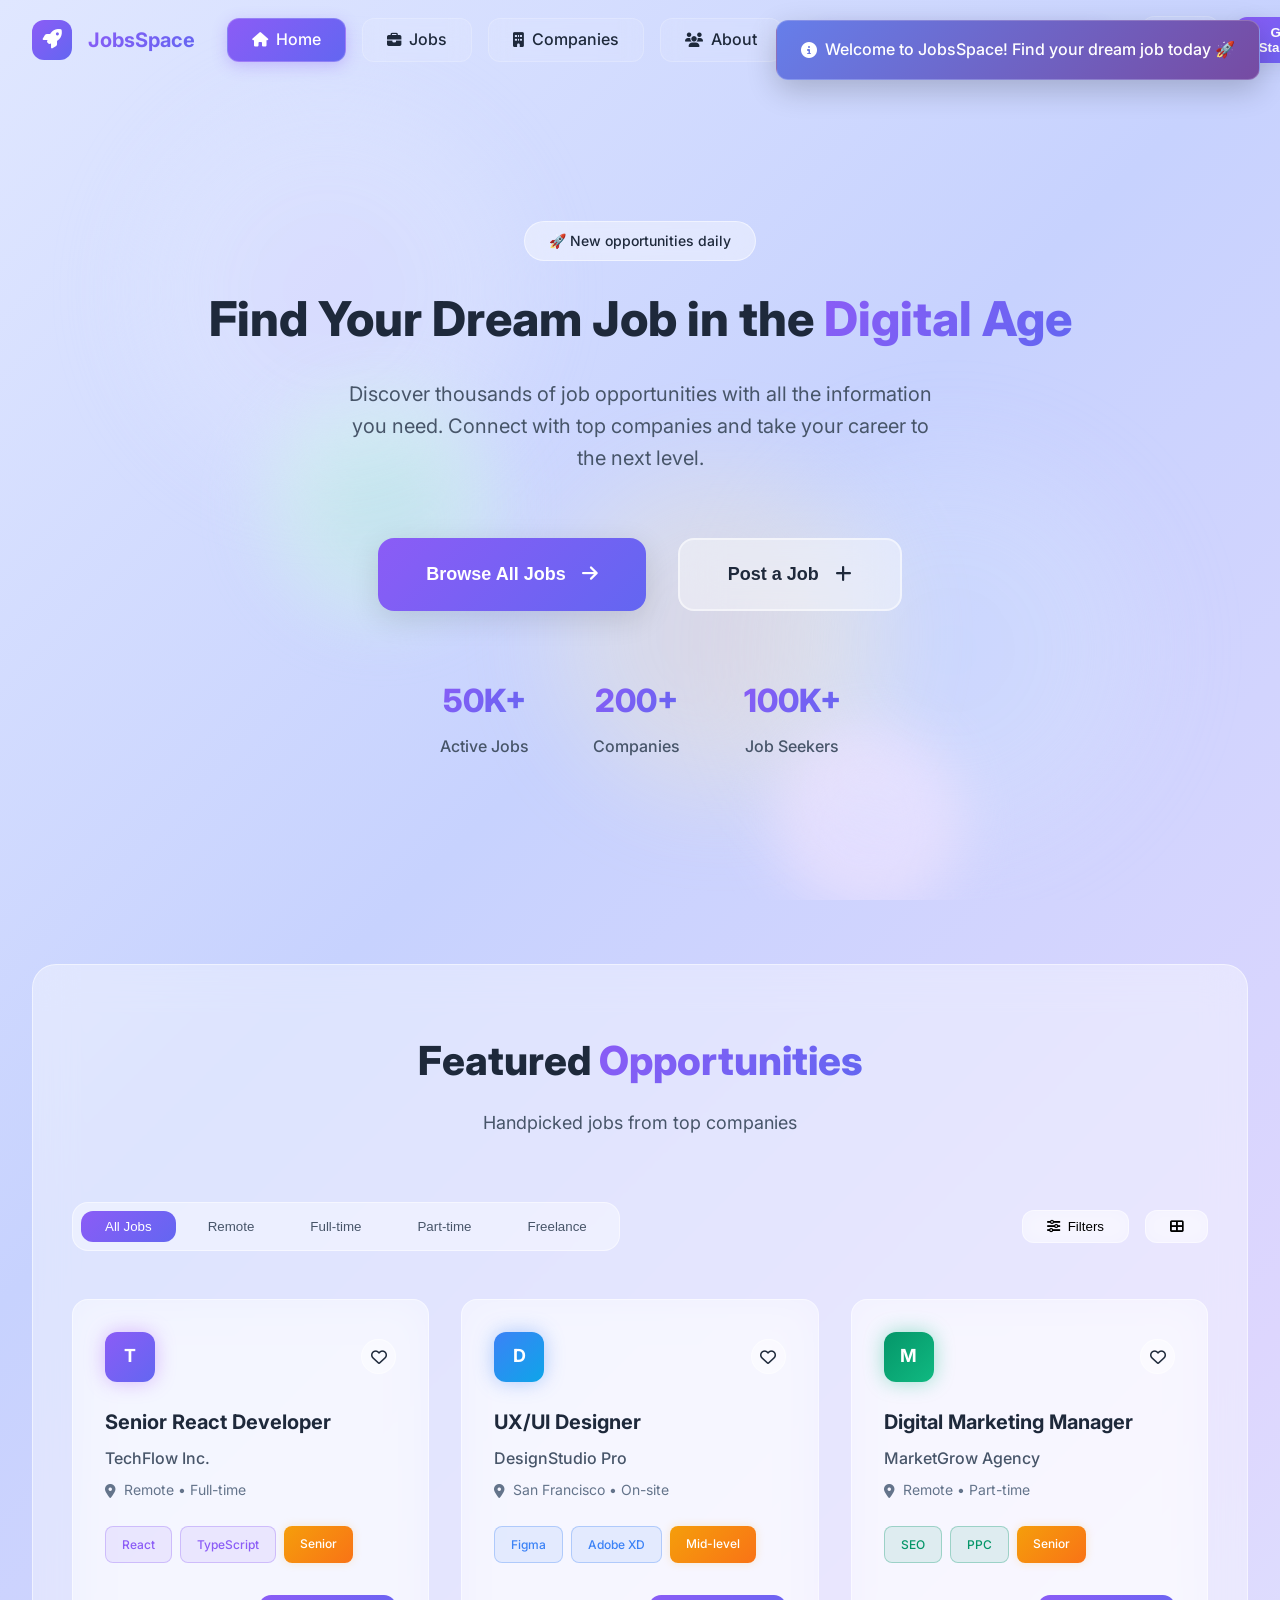
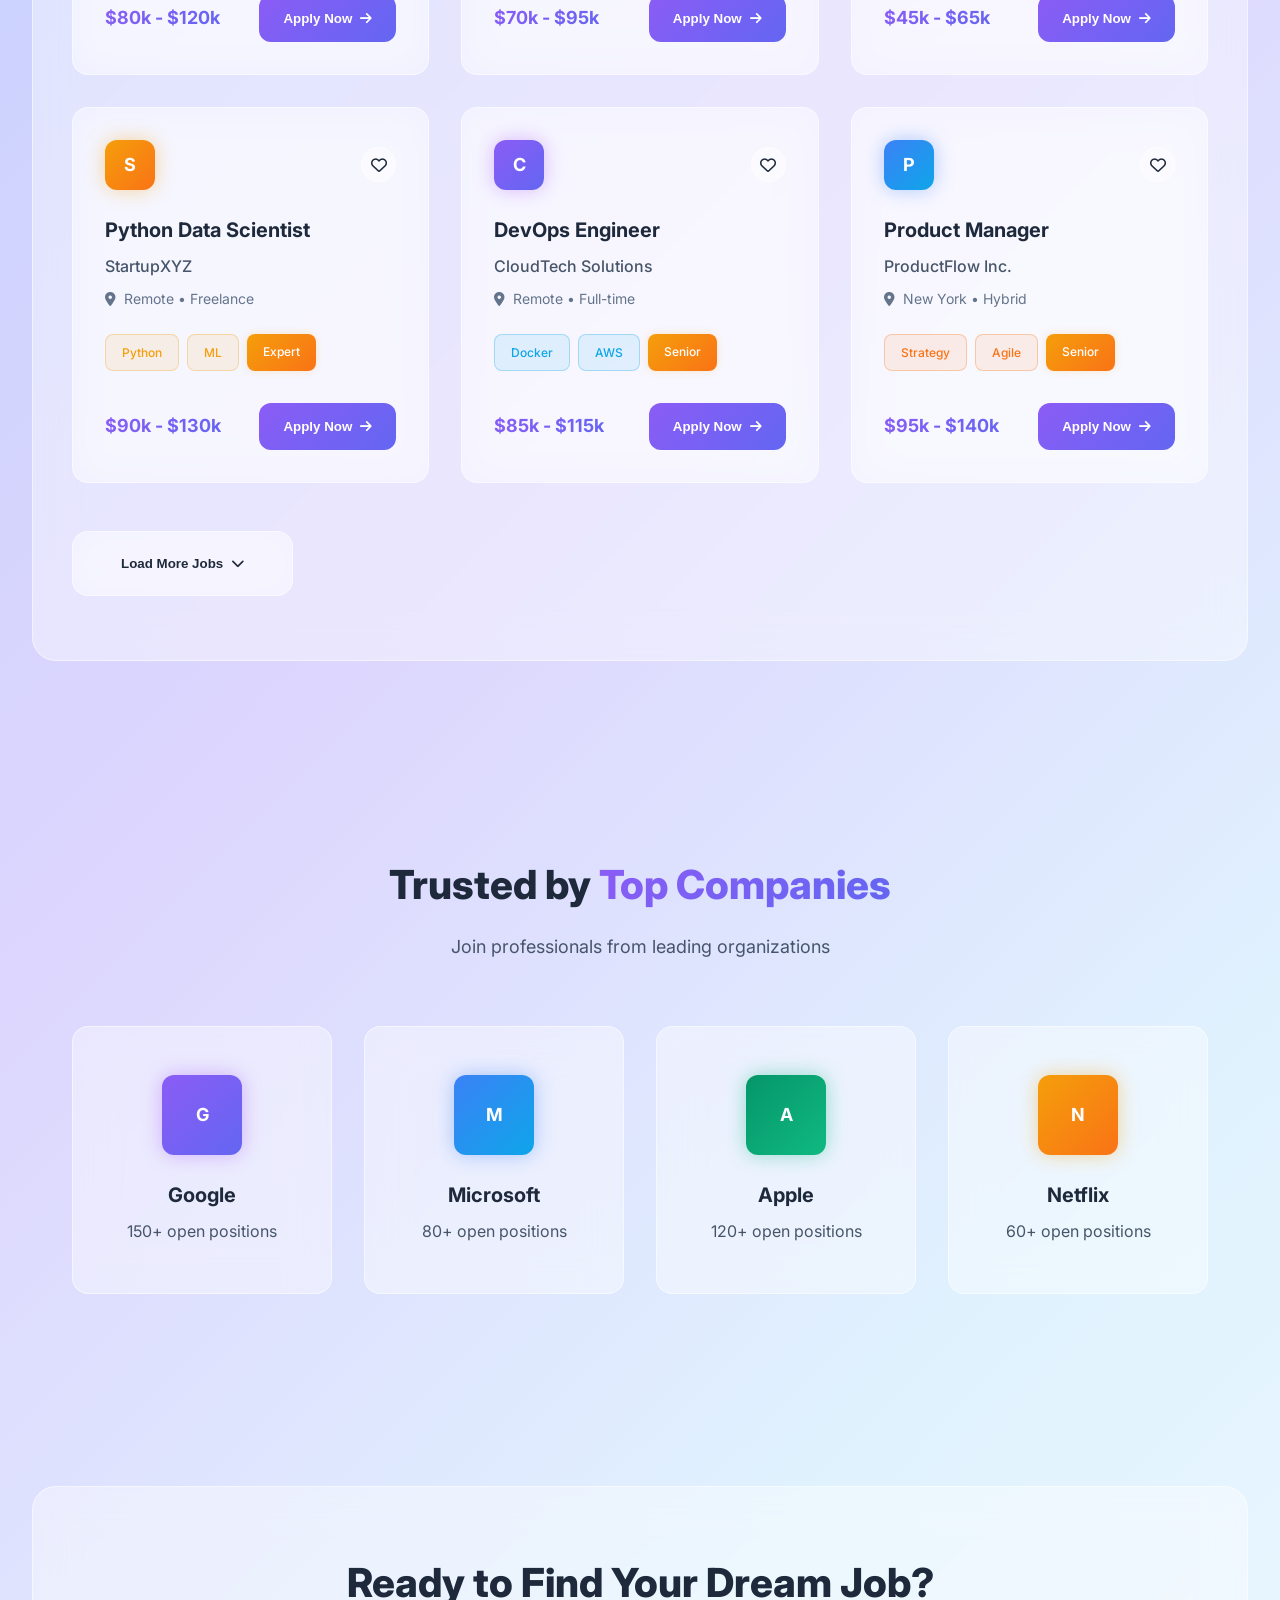
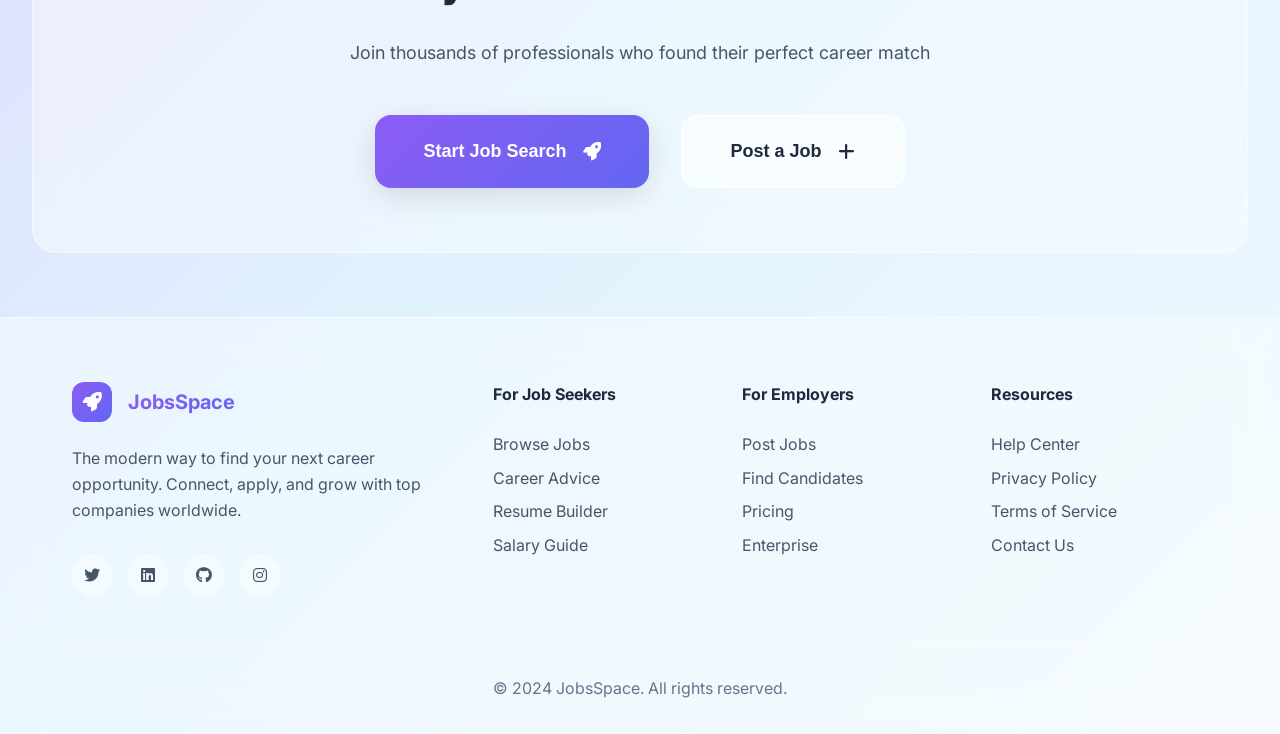
==== commit e5999741: "Enhance navbar with icons, improved styling, and transparent background Co-authored-by: wcipherman <" ====
--- a/index.html
+++ b/index.html
@@ -29,10 +29,22 @@
             </div>
             
             <div class="nav-menu">
-                <a href="#home" class="nav-link active">Home</a>
-                <a href="#jobs" class="nav-link">Jobs</a>
-                <a href="#companies" class="nav-link">Companies</a>
-                <a href="#about" class="nav-link">About</a>
+                <a href="#home" class="nav-link active">
+                    <i class="fas fa-home"></i>
+                    <span>Home</span>
+                </a>
+                <a href="#jobs" class="nav-link">
+                    <i class="fas fa-briefcase"></i>
+                    <span>Jobs</span>
+                </a>
+                <a href="#companies" class="nav-link">
+                    <i class="fas fa-building"></i>
+                    <span>Companies</span>
+                </a>
+                <a href="#about" class="nav-link">
+                    <i class="fas fa-users"></i>
+                    <span>About</span>
+                </a>
             </div>
             
             <div class="nav-search">
--- a/styles.css
+++ b/styles.css
@@ -165,9 +165,9 @@
     left: 0;
     right: 0;
     z-index: 1000;
-    background: transparent;
-    backdrop-filter: blur(0px);
-    border-bottom: none;
+    background: completely transparent;
+    backdrop-filter: none;
+    border: none;
     transition: all 0.3s ease;
 }
 
@@ -210,7 +210,7 @@
 
 .nav-menu {
     display: flex;
-    gap: var(--space-lg);
+    gap: var(--space-sm);
 }
 
 .nav-search {
@@ -221,8 +221,8 @@
 .nav-search-container {
     display: flex;
     align-items: center;
-    background: rgba(255, 255, 255, 0.3);
-    border: 1px solid rgba(255, 255, 255, 0.4);
+    background: rgba(255, 255, 255, 0.15);
+    border: 1px solid rgba(255, 255, 255, 0.25);
     border-radius: var(--radius-lg);
     padding: 2px;
     backdrop-filter: blur(10px);
@@ -231,10 +231,10 @@
 }
 
 .nav-search-container:focus-within {
-    background: rgba(255, 255, 255, 0.4);
+    background: rgba(255, 255, 255, 0.25);
     border-color: rgba(139, 92, 246, 0.5);
-    box-shadow: 0 6px 25px rgba(139, 92, 246, 0.15);
-    transform: translateY(-1px);
+    box-shadow: 0 6px 25px rgba(139, 92, 246, 0.2);
+    transform: translateY(-2px);
 }
 
 .nav-search-field {
@@ -289,26 +289,33 @@
     color: var(--text-primary);
     text-decoration: none;
     font-weight: 500;
-    padding: var(--space-xs) var(--space-sm);
-    border-radius: var(--radius-sm);
+    padding: var(--space-xs) var(--space-md);
+    border-radius: var(--radius-md);
     transition: all 0.3s ease;
     position: relative;
-}
-
-.nav-link:hover,
+    display: flex;
+    align-items: center;
+    gap: var(--space-xs);
+    background: rgba(255, 255, 255, 0.1);
+    backdrop-filter: blur(10px);
+    border: 1px solid rgba(255, 255, 255, 0.2);
+}
+
+.nav-link:hover {
+    color: #8b5cf6;
+    background: rgba(255, 255, 255, 0.2);
+    transform: translateY(-2px);
+    box-shadow: 0 4px 15px rgba(139, 92, 246, 0.2);
+}
+
 .nav-link.active {
-    color: #667eea;
-}
-
-.nav-link.active::after {
-    content: '';
-    position: absolute;
-    bottom: -2px;
-    left: 0;
-    right: 0;
-    height: 2px;
-    background: var(--gradient-purple);
-    border-radius: 1px;
+    color: white;
+    background: var(--gradient-purple);
+    box-shadow: 0 4px 15px rgba(139, 92, 246, 0.3);
+}
+
+.nav-link i {
+    font-size: 0.9rem;
 }
 
 .nav-actions {
@@ -319,9 +326,9 @@
 
 /* ===== BUTTONS ===== */
 .btn-ghost {
-    background: transparent;
+    background: rgba(255, 255, 255, 0.1);
     color: var(--text-primary);
-    border: 1px solid var(--glass-border);
+    border: 1px solid rgba(255, 255, 255, 0.2);
     padding: var(--space-xs) var(--space-md);
     border-radius: var(--radius-md);
     font-weight: 500;
@@ -331,8 +338,9 @@
 }
 
 .btn-ghost:hover {
-    background: var(--glass-bg);
+    background: rgba(255, 255, 255, 0.2);
     transform: translateY(-2px);
+    box-shadow: 0 4px 15px rgba(139, 92, 246, 0.15);
 }
 
 .btn-primary {
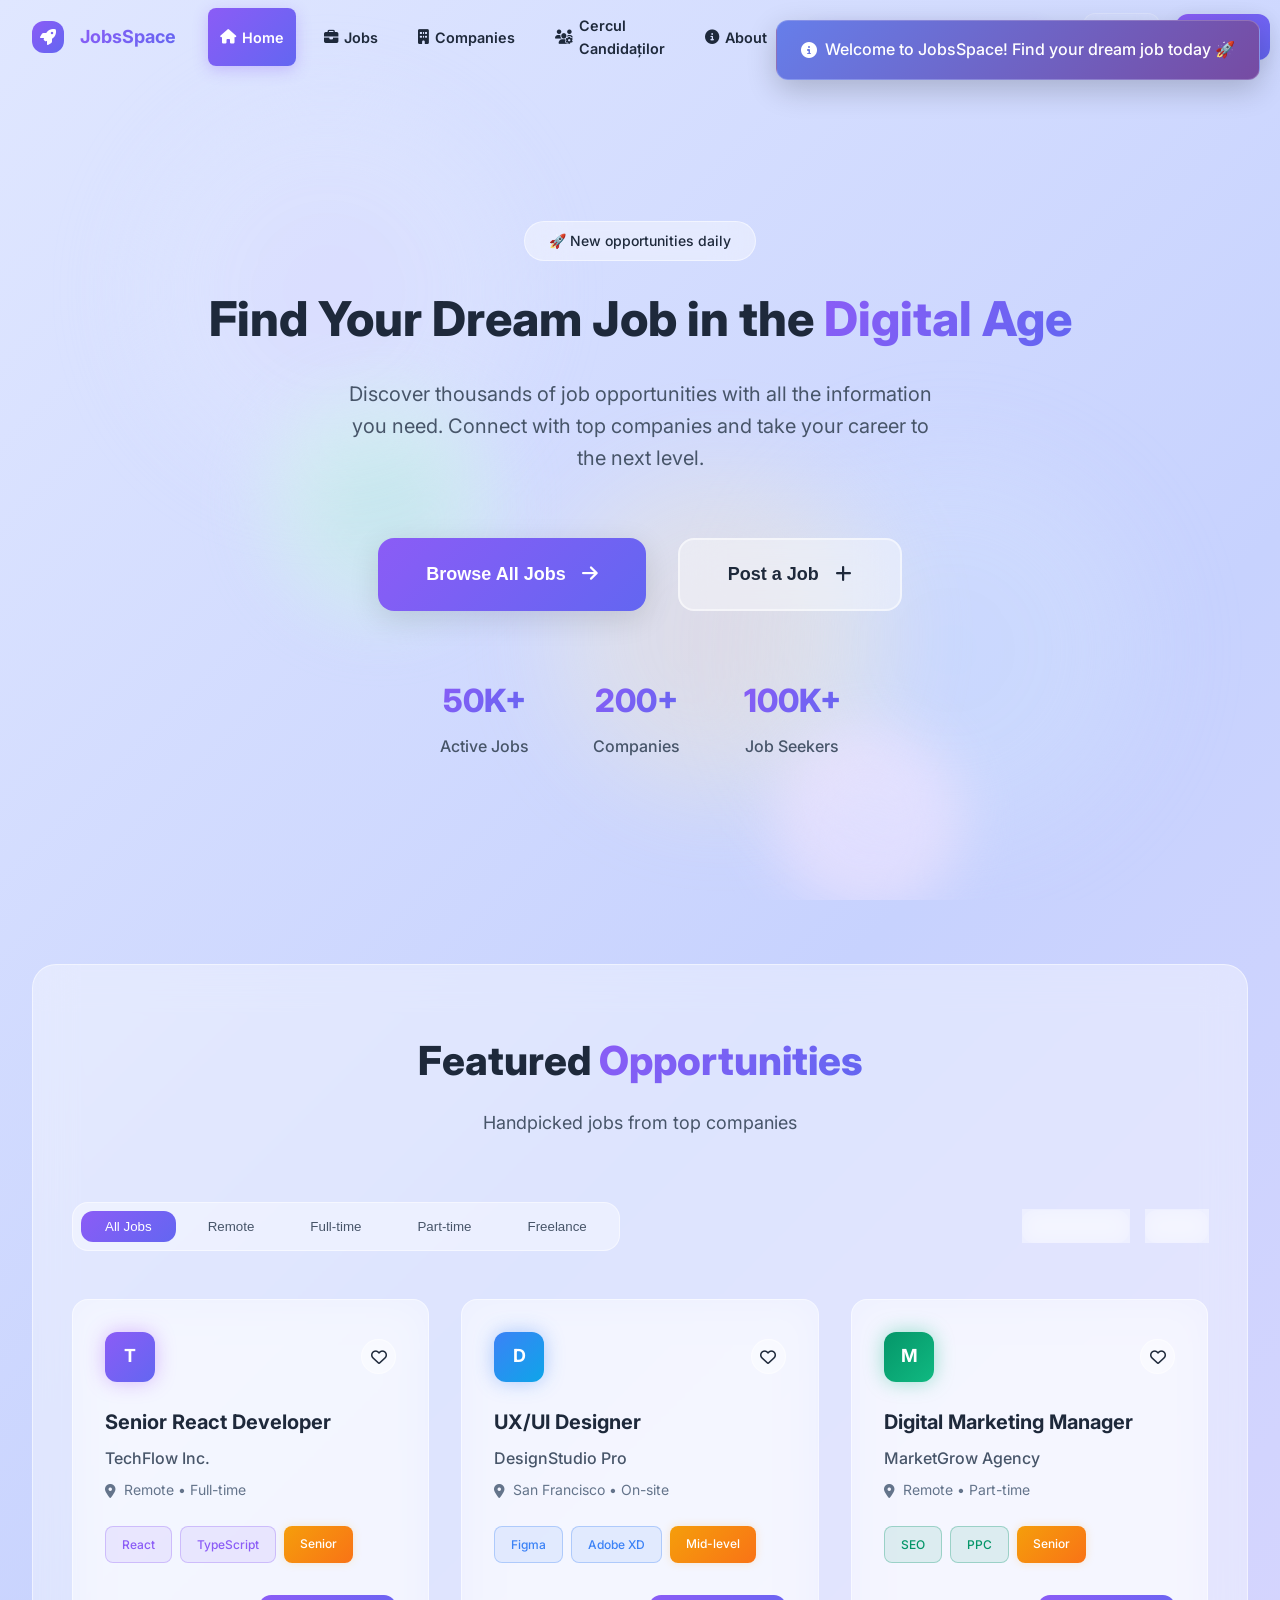
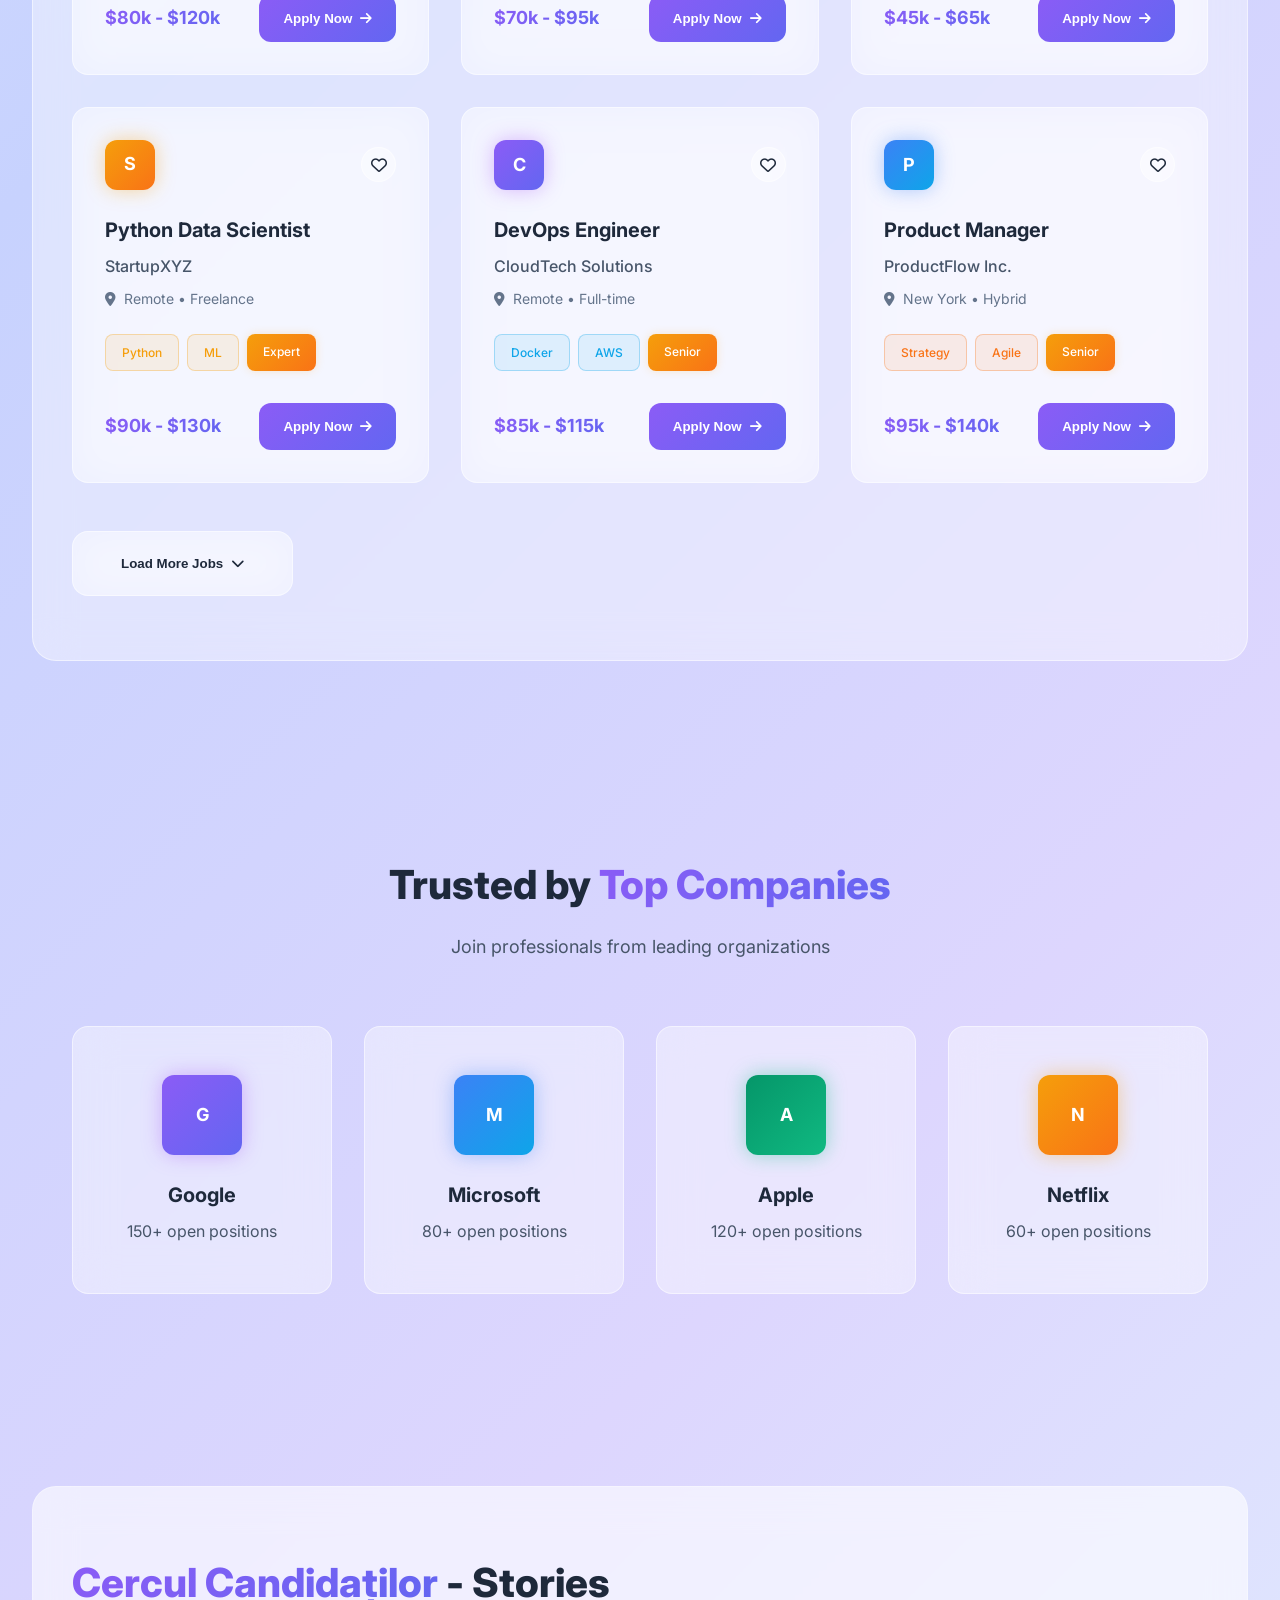
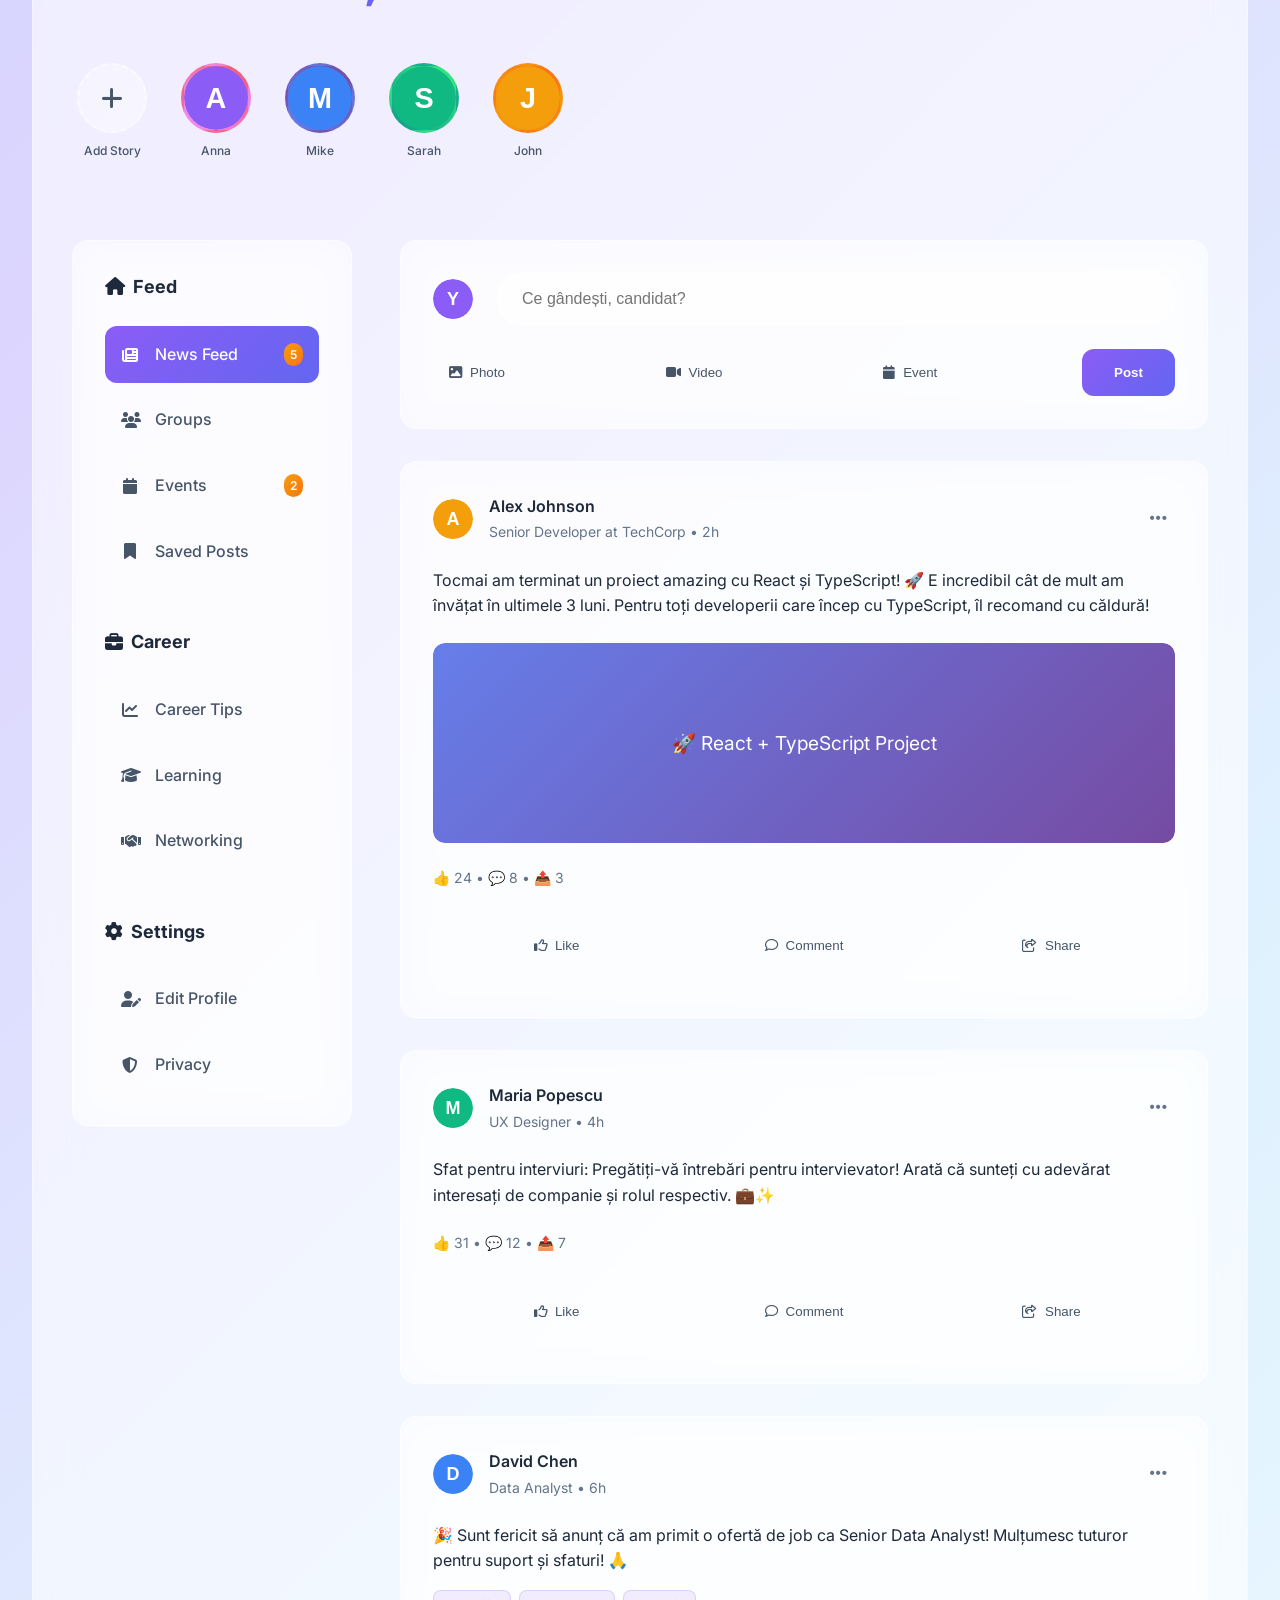
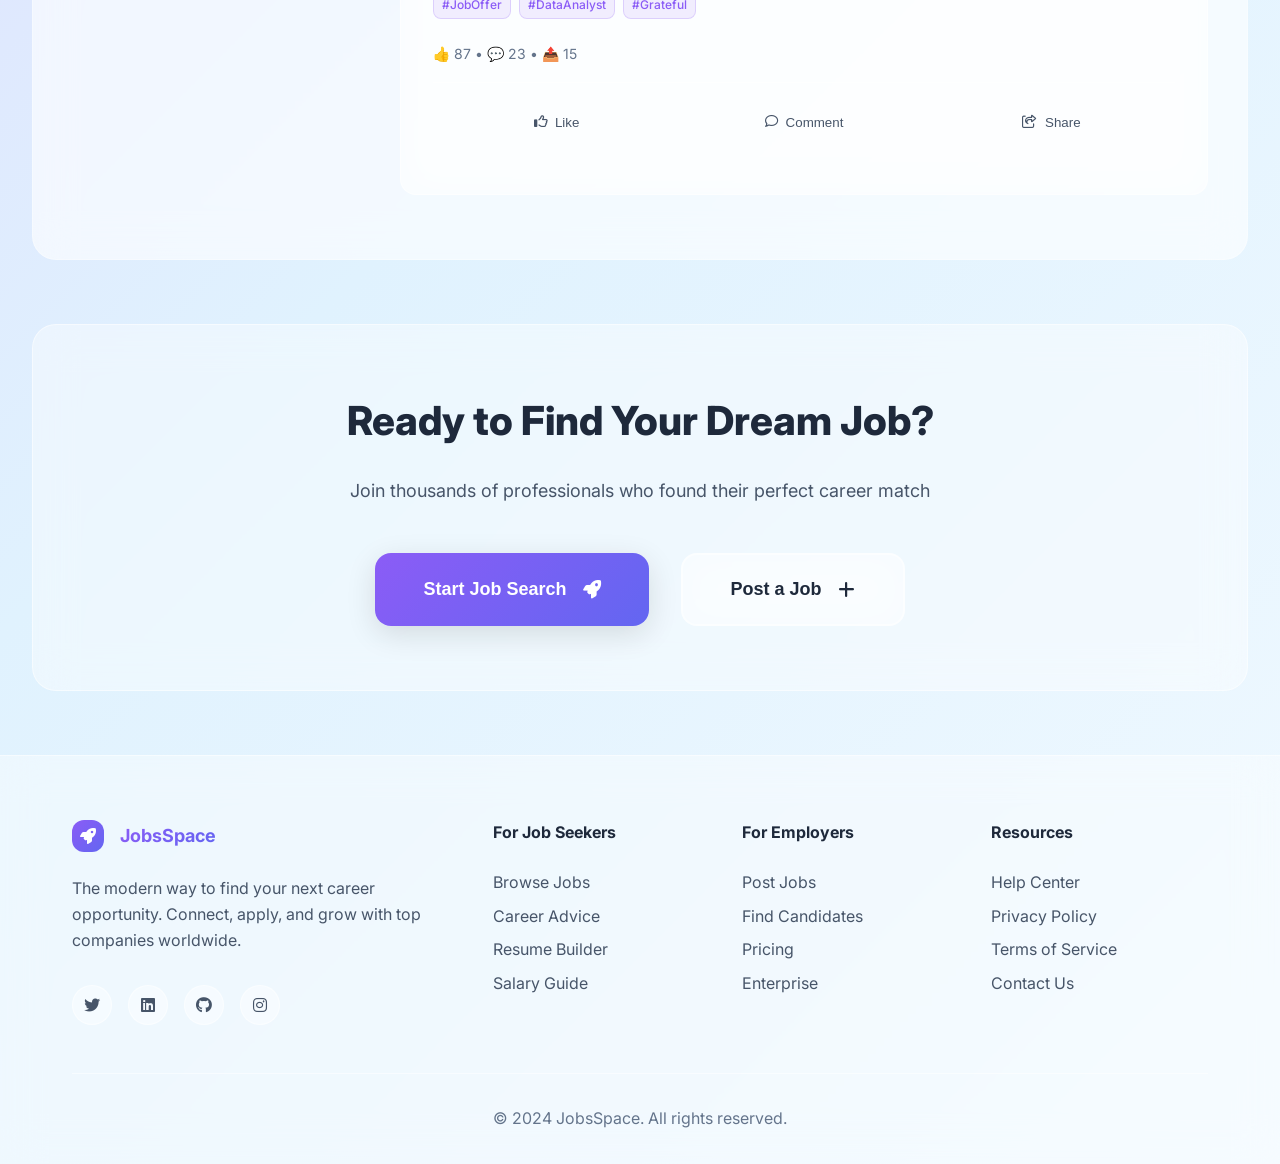
==== commit 05992f34: "Add Cercul Candidaților social network section with stories and posts Co-authored-by: wcipherman <wc" ====
--- a/index.html
+++ b/index.html
@@ -41,8 +41,12 @@
                     <i class="fas fa-building"></i>
                     <span>Companies</span>
                 </a>
+                <a href="#network" class="nav-link">
+                    <i class="fas fa-users-cog"></i>
+                    <span>Cercul Candidaților</span>
+                </a>
                 <a href="#about" class="nav-link">
-                    <i class="fas fa-users"></i>
+                    <i class="fas fa-info-circle"></i>
                     <span>About</span>
                 </a>
             </div>
@@ -388,6 +392,291 @@
         </div>
     </section>
 
+    <!-- Social Network Section - Cercul Candidaților -->
+    <section class="network-section" id="network">
+        <div class="network-container">
+            <!-- Stories Section -->
+            <div class="stories-section">
+                <h2 class="section-title">
+                    <span class="gradient-text">Cercul Candidaților</span> - Stories
+                </h2>
+                <div class="stories-container">
+                    <div class="story-item add-story">
+                        <div class="story-avatar">
+                            <i class="fas fa-plus"></i>
+                        </div>
+                        <span>Add Story</span>
+                    </div>
+                    <div class="story-item">
+                        <div class="story-avatar" style="background: linear-gradient(45deg, #f093fb, #f5576c);">
+                            <img src="[data-uri]" alt="Anna">
+                        </div>
+                        <span>Anna</span>
+                    </div>
+                    <div class="story-item">
+                        <div class="story-avatar" style="background: linear-gradient(45deg, #667eea, #764ba2);">
+                            <img src="[data-uri]" alt="Mike">
+                        </div>
+                        <span>Mike</span>
+                    </div>
+                    <div class="story-item">
+                        <div class="story-avatar" style="background: linear-gradient(45deg, #11998e, #38ef7d);">
+                            <img src="[data-uri]" alt="Sarah">
+                        </div>
+                        <span>Sarah</span>
+                    </div>
+                    <div class="story-item">
+                        <div class="story-avatar" style="background: linear-gradient(45deg, #f59e0b, #f97316);">
+                            <img src="[data-uri]" alt="John">
+                        </div>
+                        <span>John</span>
+                    </div>
+                </div>
+            </div>
+
+            <!-- Main Network Content -->
+            <div class="network-main">
+                <!-- Network Sidebar -->
+                <aside class="network-sidebar">
+                    <div class="sidebar-section">
+                        <h3><i class="fas fa-home"></i> Feed</h3>
+                        <div class="sidebar-menu">
+                            <a href="#" class="sidebar-item active">
+                                <i class="fas fa-newspaper"></i>
+                                <span>News Feed</span>
+                                <div class="notification-badge">5</div>
+                            </a>
+                            <a href="#" class="sidebar-item">
+                                <i class="fas fa-users"></i>
+                                <span>Groups</span>
+                            </a>
+                            <a href="#" class="sidebar-item">
+                                <i class="fas fa-calendar"></i>
+                                <span>Events</span>
+                                <div class="notification-badge">2</div>
+                            </a>
+                            <a href="#" class="sidebar-item">
+                                <i class="fas fa-bookmark"></i>
+                                <span>Saved Posts</span>
+                            </a>
+                        </div>
+                    </div>
+
+                    <div class="sidebar-section">
+                        <h3><i class="fas fa-briefcase"></i> Career</h3>
+                        <div class="sidebar-menu">
+                            <a href="#" class="sidebar-item">
+                                <i class="fas fa-chart-line"></i>
+                                <span>Career Tips</span>
+                            </a>
+                            <a href="#" class="sidebar-item">
+                                <i class="fas fa-graduation-cap"></i>
+                                <span>Learning</span>
+                            </a>
+                            <a href="#" class="sidebar-item">
+                                <i class="fas fa-handshake"></i>
+                                <span>Networking</span>
+                            </a>
+                        </div>
+                    </div>
+
+                    <div class="sidebar-section">
+                        <h3><i class="fas fa-cog"></i> Settings</h3>
+                        <div class="sidebar-menu">
+                            <a href="#" class="sidebar-item">
+                                <i class="fas fa-user-edit"></i>
+                                <span>Edit Profile</span>
+                            </a>
+                            <a href="#" class="sidebar-item">
+                                <i class="fas fa-shield-alt"></i>
+                                <span>Privacy</span>
+                            </a>
+                        </div>
+                    </div>
+                </aside>
+
+                <!-- Posts Feed -->
+                <div class="posts-feed">
+                    <!-- Create Post -->
+                    <div class="create-post">
+                        <div class="create-post-header">
+                            <div class="user-avatar">
+                                <img src="[data-uri]" alt="You">
+                            </div>
+                            <input type="text" placeholder="Ce gândești, candidat?" class="post-input">
+                        </div>
+                        <div class="create-post-actions">
+                            <button class="post-action-btn">
+                                <i class="fas fa-image"></i>
+                                <span>Photo</span>
+                            </button>
+                            <button class="post-action-btn">
+                                <i class="fas fa-video"></i>
+                                <span>Video</span>
+                            </button>
+                            <button class="post-action-btn">
+                                <i class="fas fa-calendar"></i>
+                                <span>Event</span>
+                            </button>
+                            <button class="post-btn">Post</button>
+                        </div>
+                    </div>
+
+                    <!-- Post 1 -->
+                    <div class="post-item">
+                        <div class="post-header">
+                            <div class="post-user">
+                                <div class="user-avatar">
+                                    <img src="[data-uri]" alt="Alex">
+                                </div>
+                                <div class="user-info">
+                                    <h4>Alex Johnson</h4>
+                                    <p>Senior Developer at TechCorp • 2h</p>
+                                </div>
+                            </div>
+                            <button class="post-menu">
+                                <i class="fas fa-ellipsis-h"></i>
+                            </button>
+                        </div>
+                        <div class="post-content">
+                            <p>Tocmai am terminat un proiect amazing cu React și TypeScript! 🚀 E incredibil cât de mult am învățat în ultimele 3 luni. Pentru toți developerii care încep cu TypeScript, îl recomand cu căldură!</p>
+                            <div class="post-image">
+                                <div style="background: linear-gradient(135deg, #667eea, #764ba2); height: 200px; border-radius: 12px; display: flex; align-items: center; justify-content: center; color: white; font-size: 1.2rem;">
+                                    🚀 React + TypeScript Project
+                                </div>
+                            </div>
+                        </div>
+                        <div class="post-stats">
+                            <span>👍 24 • 💬 8 • 📤 3</span>
+                        </div>
+                        <div class="post-actions">
+                            <button class="action-btn like-btn">
+                                <i class="far fa-thumbs-up"></i>
+                                <span>Like</span>
+                            </button>
+                            <button class="action-btn comment-btn">
+                                <i class="far fa-comment"></i>
+                                <span>Comment</span>
+                            </button>
+                            <button class="action-btn share-btn">
+                                <i class="far fa-share-square"></i>
+                                <span>Share</span>
+                            </button>
+                        </div>
+                        <div class="comments-section" style="display: none;">
+                            <div class="comment-item">
+                                <div class="user-avatar small">
+                                    <img src="[data-uri]" alt="Sarah">
+                                </div>
+                                <div class="comment-content">
+                                    <div class="comment-bubble">
+                                        <strong>Sarah Miller</strong>
+                                        <p>Felicitări! Și eu sunt în procesul de învățare TypeScript. Ai vreo resursă recomandată?</p>
+                                    </div>
+                                    <div class="comment-actions">
+                                        <button class="comment-like">Like</button>
+                                        <button class="comment-reply">Reply</button>
+                                        <span class="comment-time">1h</span>
+                                    </div>
+                                </div>
+                            </div>
+                            <div class="add-comment">
+                                <div class="user-avatar small">
+                                    <img src="[data-uri]" alt="You">
+                                </div>
+                                <input type="text" placeholder="Scrie un comentariu..." class="comment-input">
+                                <button class="send-comment">
+                                    <i class="fas fa-paper-plane"></i>
+                                </button>
+                            </div>
+                        </div>
+                    </div>
+
+                    <!-- Post 2 -->
+                    <div class="post-item">
+                        <div class="post-header">
+                            <div class="post-user">
+                                <div class="user-avatar">
+                                    <img src="[data-uri]" alt="Maria">
+                                </div>
+                                <div class="user-info">
+                                    <h4>Maria Popescu</h4>
+                                    <p>UX Designer • 4h</p>
+                                </div>
+                            </div>
+                            <button class="post-menu">
+                                <i class="fas fa-ellipsis-h"></i>
+                            </button>
+                        </div>
+                        <div class="post-content">
+                            <p>Sfat pentru interviuri: Pregătiți-vă întrebări pentru intervievator! Arată că sunteți cu adevărat interesați de companie și rolul respectiv. 💼✨</p>
+                        </div>
+                        <div class="post-stats">
+                            <span>👍 31 • 💬 12 • 📤 7</span>
+                        </div>
+                        <div class="post-actions">
+                            <button class="action-btn like-btn">
+                                <i class="far fa-thumbs-up"></i>
+                                <span>Like</span>
+                            </button>
+                            <button class="action-btn comment-btn">
+                                <i class="far fa-comment"></i>
+                                <span>Comment</span>
+                            </button>
+                            <button class="action-btn share-btn">
+                                <i class="far fa-share-square"></i>
+                                <span>Share</span>
+                            </button>
+                        </div>
+                    </div>
+
+                    <!-- Post 3 -->
+                    <div class="post-item">
+                        <div class="post-header">
+                            <div class="post-user">
+                                <div class="user-avatar">
+                                    <img src="[data-uri]" alt="David">
+                                </div>
+                                <div class="user-info">
+                                    <h4>David Chen</h4>
+                                    <p>Data Analyst • 6h</p>
+                                </div>
+                            </div>
+                            <button class="post-menu">
+                                <i class="fas fa-ellipsis-h"></i>
+                            </button>
+                        </div>
+                        <div class="post-content">
+                            <p>🎉 Sunt fericit să anunț că am primit o ofertă de job ca Senior Data Analyst! Mulțumesc tuturor pentru suport și sfaturi! 🙏</p>
+                            <div class="post-tags">
+                                <span class="tag">#JobOffer</span>
+                                <span class="tag">#DataAnalyst</span>
+                                <span class="tag">#Grateful</span>
+                            </div>
+                        </div>
+                        <div class="post-stats">
+                            <span>👍 87 • 💬 23 • 📤 15</span>
+                        </div>
+                        <div class="post-actions">
+                            <button class="action-btn like-btn">
+                                <i class="far fa-thumbs-up"></i>
+                                <span>Like</span>
+                            </button>
+                            <button class="action-btn comment-btn">
+                                <i class="far fa-comment"></i>
+                                <span>Comment</span>
+                            </button>
+                            <button class="action-btn share-btn">
+                                <i class="far fa-share-square"></i>
+                                <span>Share</span>
+                            </button>
+                        </div>
+                    </div>
+                </div>
+            </div>
+        </div>
+    </section>
+
     <!-- CTA Section -->
     <section class="cta-section">
         <div class="cta-container">
--- a/styles.css
+++ b/styles.css
@@ -165,16 +165,16 @@
     left: 0;
     right: 0;
     z-index: 1000;
-    background: completely transparent;
-    backdrop-filter: none;
-    border: none;
+    background: none !important;
+    backdrop-filter: none !important;
+    border: none !important;
     transition: all 0.3s ease;
 }
 
 .nav-container {
     max-width: 1400px;
     margin: 0 auto;
-    padding: var(--space-sm) var(--space-lg);
+    padding: var(--space-xs) var(--space-lg);
     display: flex;
     align-items: center;
     justify-content: space-between;
@@ -188,19 +188,19 @@
 }
 
 .logo-icon {
-    width: 40px;
-    height: 40px;
+    width: 32px;
+    height: 32px;
     background: var(--gradient-purple);
     border-radius: var(--radius-md);
     display: flex;
     align-items: center;
     justify-content: center;
     color: white;
-    font-size: 1.2rem;
+    font-size: 1rem;
 }
 
 .logo-text {
-    font-size: var(--font-size-xl);
+    font-size: var(--font-size-lg);
     font-weight: 700;
     background: var(--gradient-purple);
     -webkit-background-clip: text;
@@ -214,7 +214,7 @@
 }
 
 .nav-search {
-    max-width: 300px;
+    max-width: 250px;
     position: relative;
 }
 
@@ -241,13 +241,13 @@
     flex: 1;
     display: flex;
     align-items: center;
-    gap: var(--space-xs);
-    padding: var(--space-xs) var(--space-sm);
+    gap: 6px;
+    padding: 4px 8px;
 }
 
 .nav-search-field i {
     color: var(--text-light);
-    font-size: 1.1rem;
+    font-size: 0.9rem;
 }
 
 .nav-search-field input {
@@ -255,7 +255,7 @@
     border: none;
     outline: none;
     background: transparent;
-    font-size: var(--font-size-base);
+    font-size: 0.85rem;
     color: var(--text-primary);
     font-weight: 500;
 }
@@ -268,7 +268,7 @@
     background: var(--gradient-purple);
     color: white;
     border: none;
-    padding: var(--space-xs);
+    padding: 4px;
     border-radius: var(--radius-md);
     font-weight: 600;
     cursor: pointer;
@@ -276,8 +276,9 @@
     display: flex;
     align-items: center;
     justify-content: center;
-    width: 32px;
-    height: 32px;
+    width: 28px;
+    height: 28px;
+    font-size: 0.8rem;
 }
 
 .nav-search-btn:hover {
@@ -288,17 +289,18 @@
 .nav-link {
     color: var(--text-primary);
     text-decoration: none;
-    font-weight: 500;
-    padding: var(--space-xs) var(--space-md);
-    border-radius: var(--radius-md);
+    font-weight: 600;
+    padding: 6px 12px;
+    border-radius: var(--radius-sm);
     transition: all 0.3s ease;
     position: relative;
     display: flex;
     align-items: center;
-    gap: var(--space-xs);
-    background: rgba(255, 255, 255, 0.1);
-    backdrop-filter: blur(10px);
-    border: 1px solid rgba(255, 255, 255, 0.2);
+    gap: 6px;
+    background: transparent;
+    backdrop-filter: none;
+    border: none;
+    font-size: 0.9rem;
 }
 
 .nav-link:hover {
@@ -1111,6 +1113,553 @@
 .job-card:nth-child(5) { animation-delay: 0.5s; }
 .job-card:nth-child(6) { animation-delay: 0.6s; }
 
+/* ===== SOCIAL NETWORK SECTION ===== */
+.network-section {
+    padding: var(--space-2xl) 0;
+    background: rgba(255, 255, 255, 0.6);
+    backdrop-filter: blur(20px);
+    margin: var(--space-2xl) var(--space-lg);
+    border-radius: var(--radius-xl);
+    border: 1px solid rgba(255, 255, 255, 0.3);
+}
+
+.network-container {
+    max-width: 1200px;
+    margin: 0 auto;
+    padding: 0 var(--space-lg);
+}
+
+/* ===== STORIES SECTION ===== */
+.stories-section {
+    margin-bottom: var(--space-2xl);
+}
+
+.stories-container {
+    display: flex;
+    gap: var(--space-md);
+    overflow-x: auto;
+    padding: var(--space-sm) 0;
+    margin-top: var(--space-lg);
+}
+
+.story-item {
+    display: flex;
+    flex-direction: column;
+    align-items: center;
+    min-width: 80px;
+    cursor: pointer;
+    transition: transform 0.3s ease;
+}
+
+.story-item:hover {
+    transform: translateY(-5px);
+}
+
+.story-avatar {
+    width: 70px;
+    height: 70px;
+    border-radius: 50%;
+    border: 3px solid transparent;
+    background-origin: border-box;
+    background-clip: content-box, border-box;
+    display: flex;
+    align-items: center;
+    justify-content: center;
+    margin-bottom: var(--space-xs);
+    position: relative;
+    overflow: hidden;
+}
+
+.story-avatar img {
+    width: 100%;
+    height: 100%;
+    border-radius: 50%;
+    object-fit: cover;
+}
+
+.add-story .story-avatar {
+    background: var(--glass-bg);
+    border: 2px dashed var(--glass-border);
+    color: var(--text-secondary);
+    font-size: 1.5rem;
+}
+
+.story-item span {
+    font-size: var(--font-size-xs);
+    font-weight: 500;
+    color: var(--text-secondary);
+    text-align: center;
+    max-width: 80px;
+    overflow: hidden;
+    text-overflow: ellipsis;
+    white-space: nowrap;
+}
+
+/* ===== NETWORK MAIN LAYOUT ===== */
+.network-main {
+    display: grid;
+    grid-template-columns: 280px 1fr;
+    gap: var(--space-xl);
+}
+
+/* ===== NETWORK SIDEBAR ===== */
+.network-sidebar {
+    background: var(--glass-bg);
+    border: 1px solid var(--glass-border);
+    border-radius: var(--radius-lg);
+    padding: var(--space-lg);
+    height: fit-content;
+    position: sticky;
+    top: 100px;
+    backdrop-filter: blur(20px);
+}
+
+.sidebar-section {
+    margin-bottom: var(--space-xl);
+}
+
+.sidebar-section:last-child {
+    margin-bottom: 0;
+}
+
+.sidebar-section h3 {
+    font-size: var(--font-size-lg);
+    font-weight: 700;
+    color: var(--text-primary);
+    margin-bottom: var(--space-md);
+    display: flex;
+    align-items: center;
+    gap: var(--space-xs);
+}
+
+.sidebar-section h3 i {
+    color: var(--gradient-purple);
+}
+
+.sidebar-menu {
+    display: flex;
+    flex-direction: column;
+    gap: var(--space-xs);
+}
+
+.sidebar-item {
+    display: flex;
+    align-items: center;
+    gap: var(--space-sm);
+    padding: var(--space-sm);
+    border-radius: var(--radius-md);
+    color: var(--text-secondary);
+    text-decoration: none;
+    font-weight: 500;
+    transition: all 0.3s ease;
+    position: relative;
+}
+
+.sidebar-item:hover {
+    background: rgba(139, 92, 246, 0.1);
+    color: var(--text-primary);
+    transform: translateX(5px);
+}
+
+.sidebar-item.active {
+    background: var(--gradient-purple);
+    color: white;
+}
+
+.sidebar-item i {
+    width: 18px;
+    text-align: center;
+}
+
+.notification-badge {
+    background: var(--gradient-accent);
+    color: white;
+    font-size: var(--font-size-xs);
+    font-weight: 600;
+    padding: 2px 6px;
+    border-radius: 10px;
+    margin-left: auto;
+    min-width: 18px;
+    text-align: center;
+}
+
+/* ===== POSTS FEED ===== */
+.posts-feed {
+    display: flex;
+    flex-direction: column;
+    gap: var(--space-lg);
+}
+
+/* ===== CREATE POST ===== */
+.create-post {
+    background: var(--glass-bg);
+    border: 1px solid var(--glass-border);
+    border-radius: var(--radius-lg);
+    padding: var(--space-lg);
+    backdrop-filter: blur(20px);
+}
+
+.create-post-header {
+    display: flex;
+    align-items: center;
+    gap: var(--space-md);
+    margin-bottom: var(--space-md);
+}
+
+.user-avatar {
+    width: 40px;
+    height: 40px;
+    border-radius: 50%;
+    overflow: hidden;
+    flex-shrink: 0;
+}
+
+.user-avatar.small {
+    width: 32px;
+    height: 32px;
+}
+
+.user-avatar img {
+    width: 100%;
+    height: 100%;
+    object-fit: cover;
+}
+
+.post-input {
+    flex: 1;
+    background: rgba(255, 255, 255, 0.5);
+    border: 1px solid var(--glass-border);
+    border-radius: var(--radius-xl);
+    padding: var(--space-sm) var(--space-md);
+    font-size: var(--font-size-base);
+    color: var(--text-primary);
+    outline: none;
+    transition: all 0.3s ease;
+}
+
+.post-input:focus {
+    background: rgba(255, 255, 255, 0.7);
+    border-color: rgba(139, 92, 246, 0.5);
+    transform: translateY(-1px);
+}
+
+.create-post-actions {
+    display: flex;
+    justify-content: space-between;
+    align-items: center;
+}
+
+.post-action-btn {
+    display: flex;
+    align-items: center;
+    gap: var(--space-xs);
+    background: transparent;
+    border: none;
+    color: var(--text-secondary);
+    font-weight: 500;
+    padding: var(--space-xs) var(--space-sm);
+    border-radius: var(--radius-md);
+    cursor: pointer;
+    transition: all 0.3s ease;
+}
+
+.post-action-btn:hover {
+    background: rgba(139, 92, 246, 0.1);
+    color: var(--text-primary);
+}
+
+.post-btn {
+    background: var(--gradient-purple);
+    color: white;
+    border: none;
+    padding: var(--space-sm) var(--space-lg);
+    border-radius: var(--radius-md);
+    font-weight: 600;
+    cursor: pointer;
+    transition: all 0.3s ease;
+}
+
+.post-btn:hover {
+    transform: translateY(-2px);
+    box-shadow: 0 8px 25px rgba(139, 92, 246, 0.3);
+}
+
+/* ===== POST ITEMS ===== */
+.post-item {
+    background: var(--glass-bg);
+    border: 1px solid var(--glass-border);
+    border-radius: var(--radius-lg);
+    padding: var(--space-lg);
+    backdrop-filter: blur(20px);
+    transition: all 0.3s ease;
+}
+
+.post-item:hover {
+    transform: translateY(-3px);
+    box-shadow: 0 15px 40px rgba(139, 92, 246, 0.1);
+}
+
+.post-header {
+    display: flex;
+    justify-content: space-between;
+    align-items: center;
+    margin-bottom: var(--space-md);
+}
+
+.post-user {
+    display: flex;
+    align-items: center;
+    gap: var(--space-sm);
+}
+
+.user-info h4 {
+    font-size: var(--font-size-base);
+    font-weight: 600;
+    color: var(--text-primary);
+    margin-bottom: 2px;
+}
+
+.user-info p {
+    font-size: var(--font-size-sm);
+    color: var(--text-light);
+    margin: 0;
+}
+
+.post-menu {
+    background: transparent;
+    border: none;
+    color: var(--text-light);
+    font-size: 1.2rem;
+    cursor: pointer;
+    padding: var(--space-xs);
+    border-radius: var(--radius-sm);
+    transition: all 0.3s ease;
+}
+
+.post-menu:hover {
+    background: rgba(139, 92, 246, 0.1);
+    color: var(--text-primary);
+}
+
+.post-content {
+    margin-bottom: var(--space-md);
+}
+
+.post-content p {
+    color: var(--text-primary);
+    line-height: 1.6;
+    margin-bottom: var(--space-sm);
+}
+
+.post-image {
+    margin-top: var(--space-md);
+    border-radius: var(--radius-md);
+    overflow: hidden;
+}
+
+.post-tags {
+    display: flex;
+    gap: var(--space-xs);
+    margin-top: var(--space-sm);
+    flex-wrap: wrap;
+}
+
+.post-tags .tag {
+    background: rgba(139, 92, 246, 0.1);
+    color: #8b5cf6;
+    padding: 4px 8px;
+    border-radius: var(--radius-sm);
+    font-size: var(--font-size-xs);
+    font-weight: 500;
+    border: 1px solid rgba(139, 92, 246, 0.2);
+}
+
+.post-stats {
+    font-size: var(--font-size-sm);
+    color: var(--text-light);
+    margin-bottom: var(--space-sm);
+    padding-bottom: var(--space-sm);
+    border-bottom: 1px solid var(--glass-border);
+}
+
+.post-actions {
+    display: flex;
+    justify-content: space-around;
+    margin-bottom: var(--space-sm);
+}
+
+.action-btn {
+    display: flex;
+    align-items: center;
+    gap: var(--space-xs);
+    background: transparent;
+    border: none;
+    color: var(--text-secondary);
+    font-weight: 500;
+    padding: var(--space-sm);
+    border-radius: var(--radius-md);
+    cursor: pointer;
+    transition: all 0.3s ease;
+    flex: 1;
+    justify-content: center;
+}
+
+.action-btn:hover {
+    background: rgba(139, 92, 246, 0.1);
+    color: var(--text-primary);
+    transform: translateY(-2px);
+}
+
+.action-btn.liked {
+    color: #3b82f6;
+}
+
+/* ===== COMMENTS SECTION ===== */
+.comments-section {
+    border-top: 1px solid var(--glass-border);
+    padding-top: var(--space-md);
+}
+
+.comment-item {
+    display: flex;
+    gap: var(--space-sm);
+    margin-bottom: var(--space-md);
+}
+
+.comment-content {
+    flex: 1;
+}
+
+.comment-bubble {
+    background: rgba(255, 255, 255, 0.5);
+    border-radius: var(--radius-lg);
+    padding: var(--space-sm) var(--space-md);
+    margin-bottom: var(--space-xs);
+}
+
+.comment-bubble strong {
+    color: var(--text-primary);
+    font-weight: 600;
+}
+
+.comment-bubble p {
+    margin: 4px 0 0 0;
+    color: var(--text-primary);
+    font-size: var(--font-size-sm);
+}
+
+.comment-actions {
+    display: flex;
+    gap: var(--space-md);
+    align-items: center;
+}
+
+.comment-like,
+.comment-reply {
+    background: none;
+    border: none;
+    color: var(--text-light);
+    font-size: var(--font-size-xs);
+    font-weight: 600;
+    cursor: pointer;
+    transition: color 0.3s ease;
+}
+
+.comment-like:hover,
+.comment-reply:hover {
+    color: #8b5cf6;
+}
+
+.comment-time {
+    color: var(--text-light);
+    font-size: var(--font-size-xs);
+}
+
+.add-comment {
+    display: flex;
+    gap: var(--space-sm);
+    align-items: center;
+}
+
+.comment-input {
+    flex: 1;
+    background: rgba(255, 255, 255, 0.5);
+    border: 1px solid var(--glass-border);
+    border-radius: var(--radius-xl);
+    padding: var(--space-xs) var(--space-md);
+    font-size: var(--font-size-sm);
+    color: var(--text-primary);
+    outline: none;
+    transition: all 0.3s ease;
+}
+
+.comment-input:focus {
+    background: rgba(255, 255, 255, 0.7);
+    border-color: rgba(139, 92, 246, 0.5);
+}
+
+.send-comment {
+    background: var(--gradient-purple);
+    border: none;
+    color: white;
+    width: 32px;
+    height: 32px;
+    border-radius: 50%;
+    display: flex;
+    align-items: center;
+    justify-content: center;
+    cursor: pointer;
+    transition: all 0.3s ease;
+}
+
+.send-comment:hover {
+    transform: scale(1.1);
+    box-shadow: 0 4px 15px rgba(139, 92, 246, 0.3);
+}
+
+/* ===== RESPONSIVE NETWORK ===== */
+@media (max-width: 1024px) {
+    .network-main {
+        grid-template-columns: 1fr;
+        gap: var(--space-lg);
+    }
+    
+    .network-sidebar {
+        position: static;
+        order: -1;
+    }
+    
+    .stories-container {
+        justify-content: center;
+    }
+}
+
+@media (max-width: 768px) {
+    .network-section {
+        margin: var(--space-lg) var(--space-sm);
+        padding: var(--space-lg) 0;
+    }
+    
+    .network-container {
+        padding: 0 var(--space-sm);
+    }
+    
+    .create-post-actions {
+        flex-direction: column;
+        gap: var(--space-sm);
+        align-items: stretch;
+    }
+    
+    .post-actions {
+        flex-direction: column;
+        gap: var(--space-xs);
+    }
+    
+    .action-btn {
+        justify-content: flex-start;
+    }
+}
+
 /* ===== UTILITY CLASSES ===== */
 .text-center { text-align: center; }
 .text-left { text-align: left; }
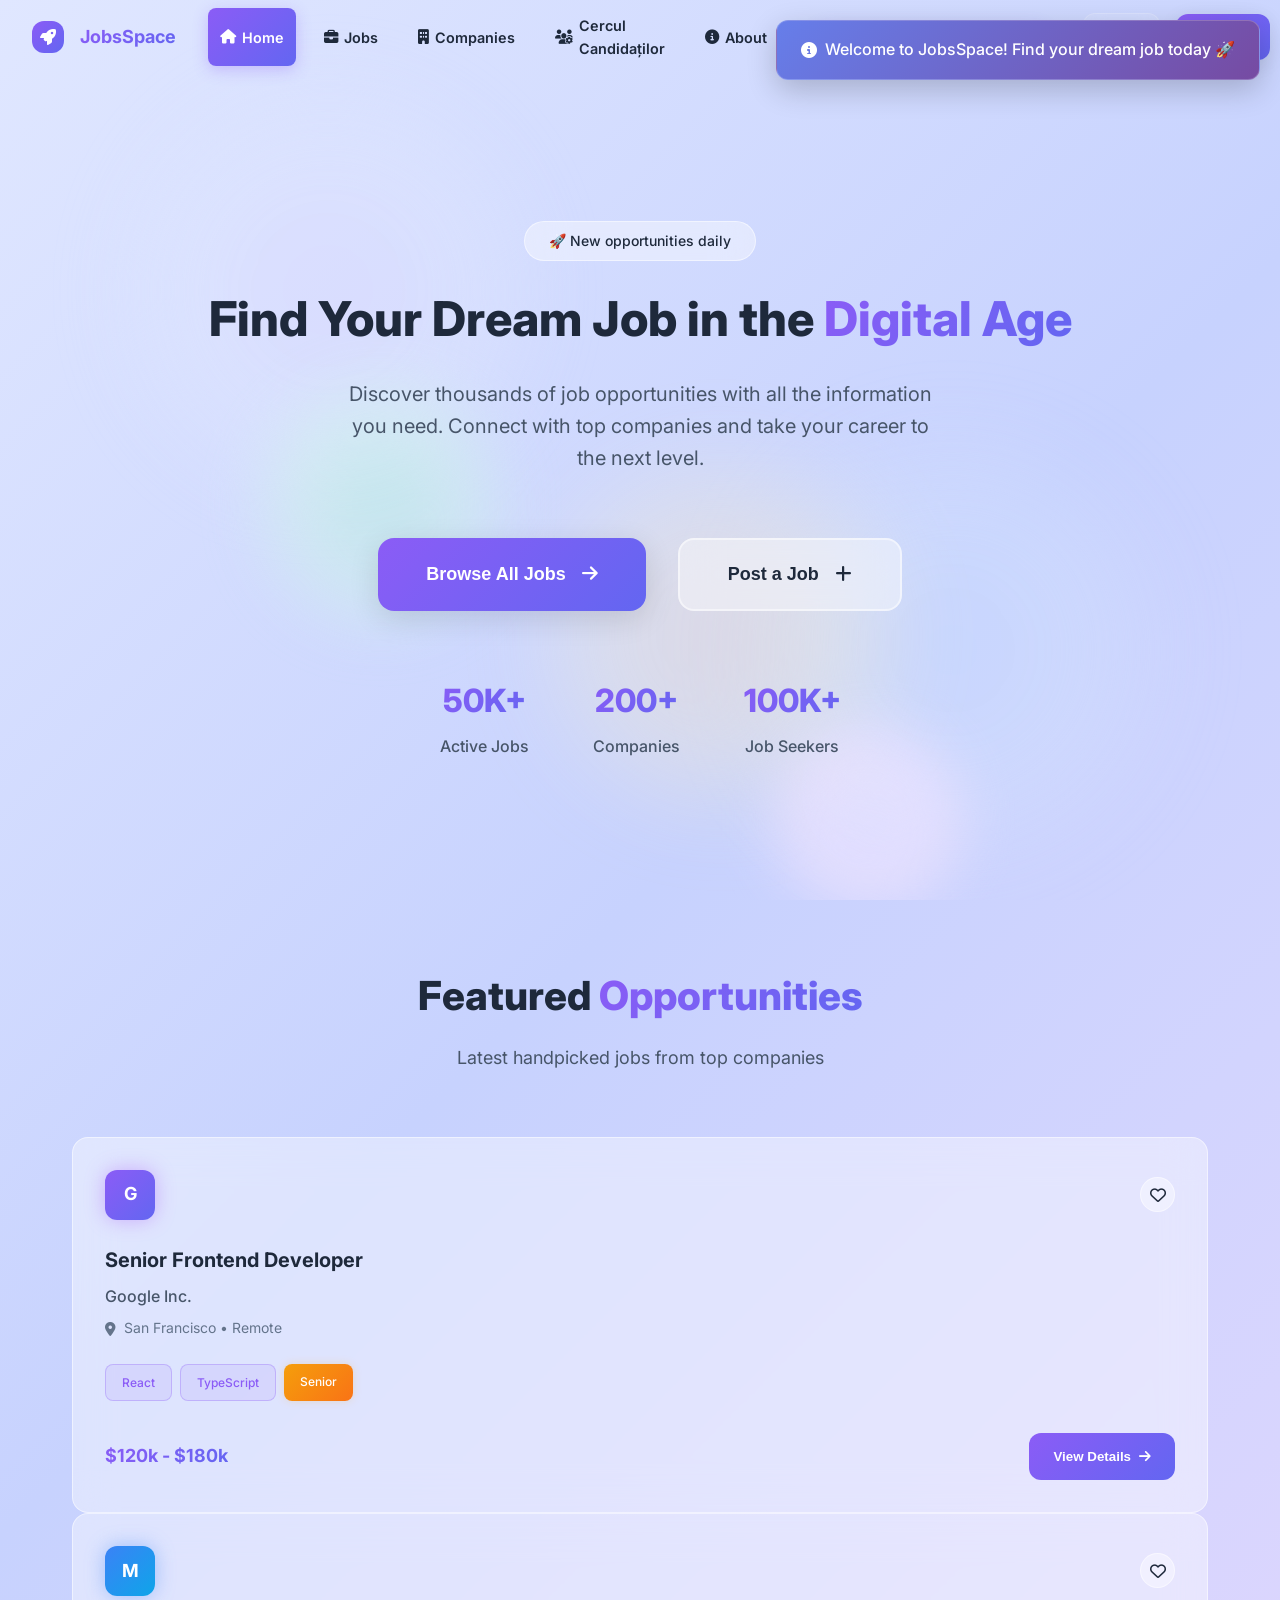
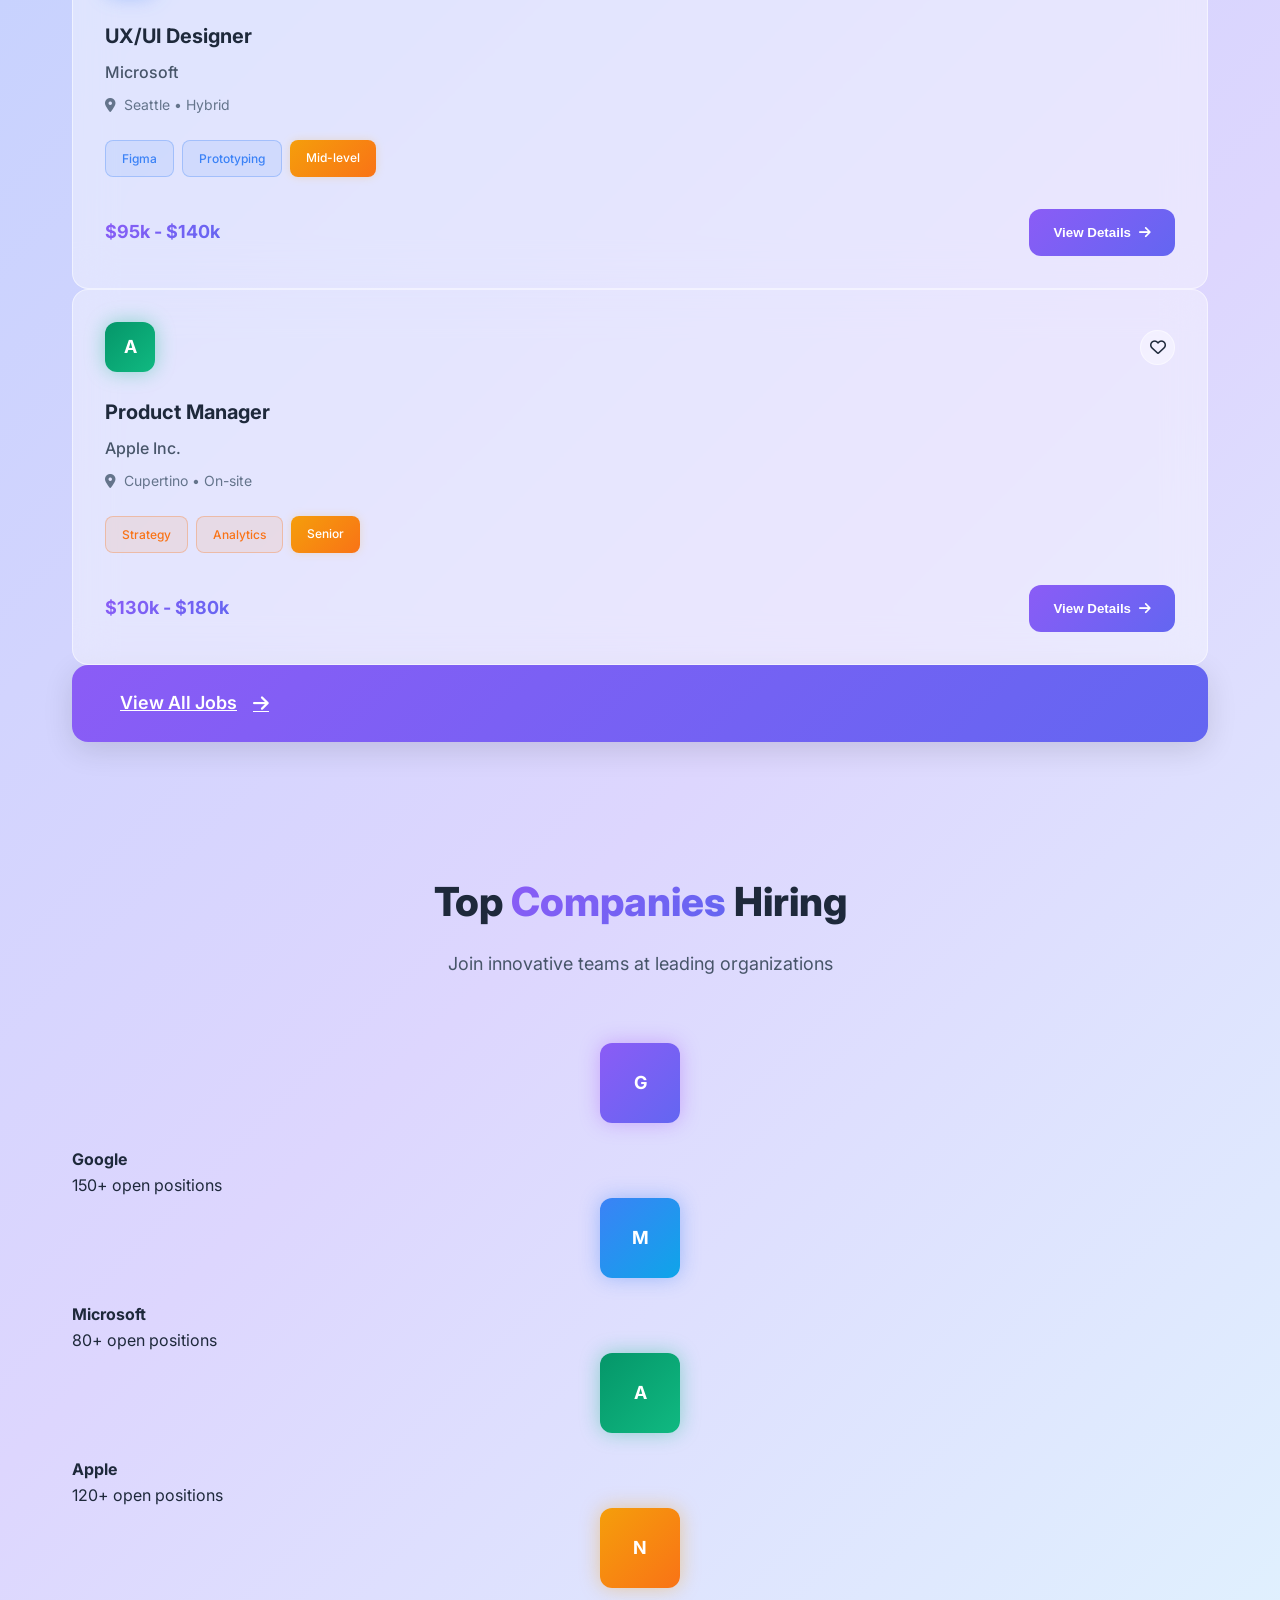
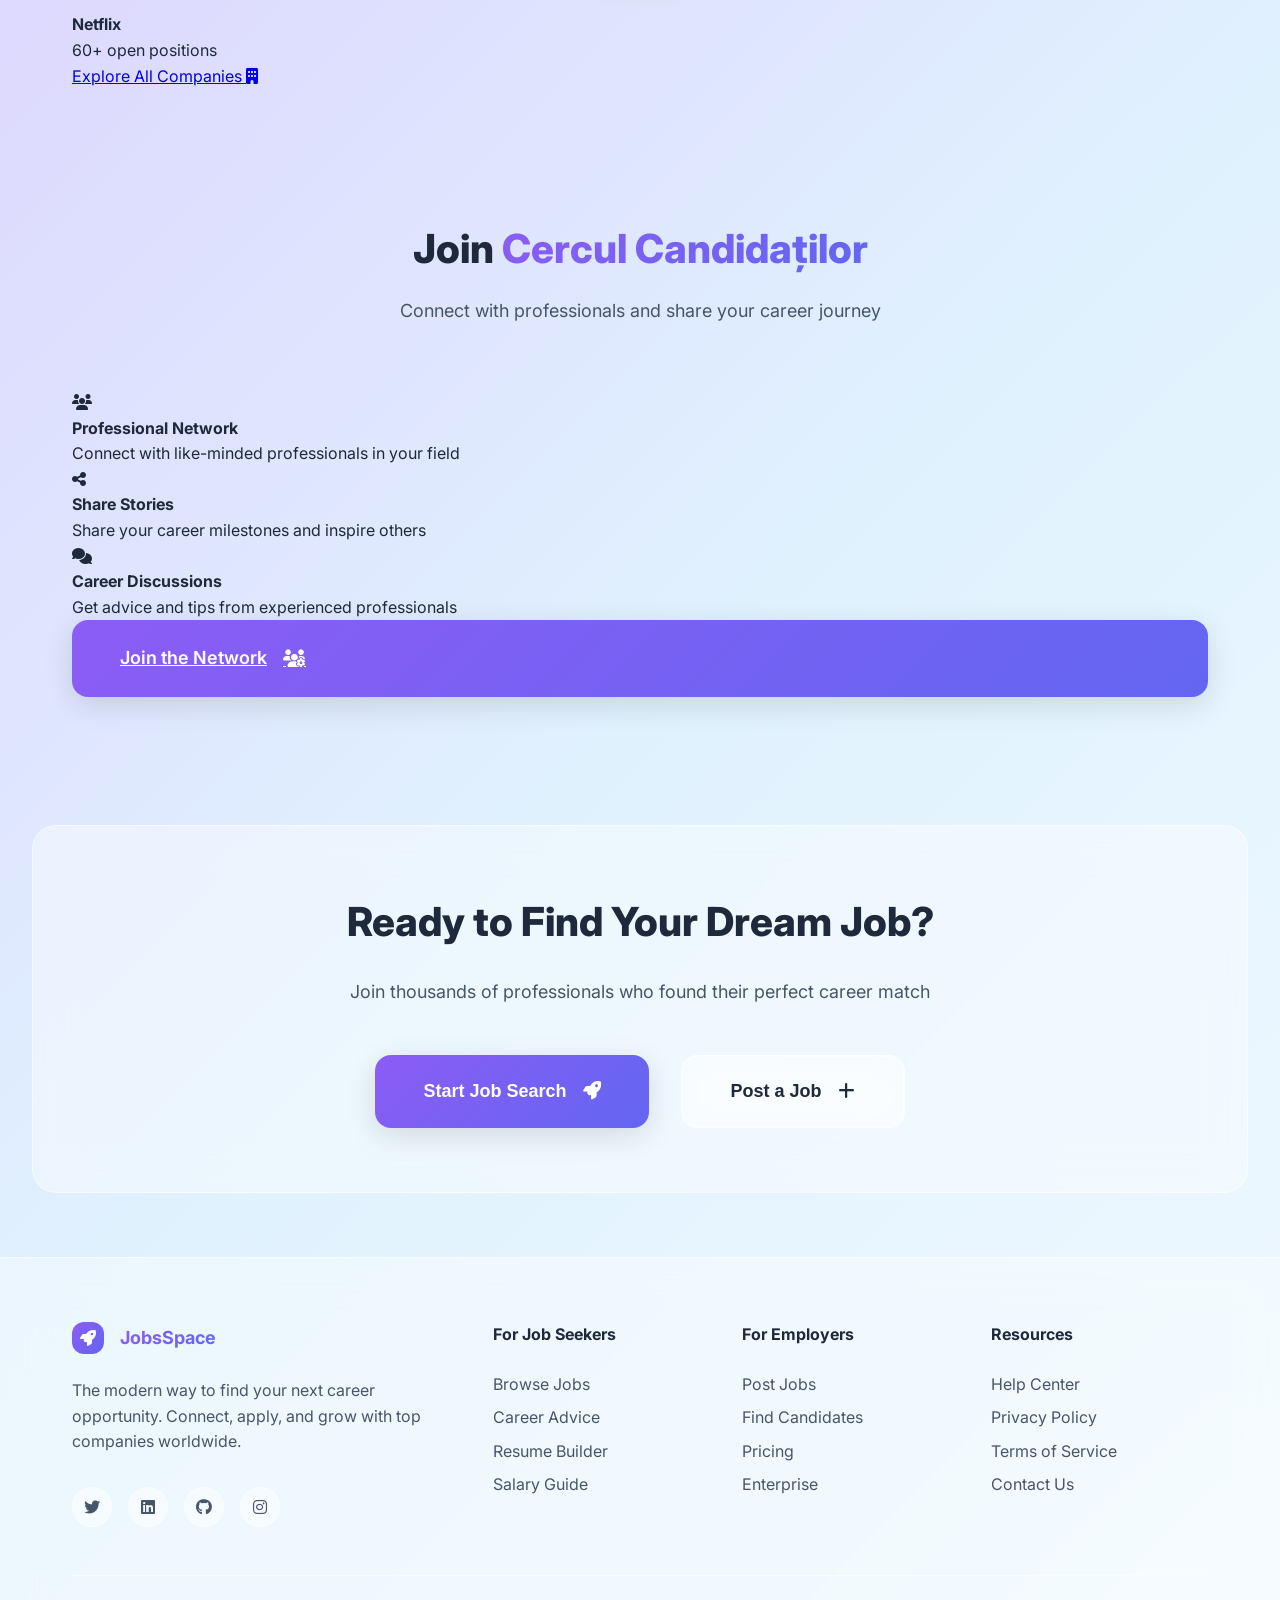
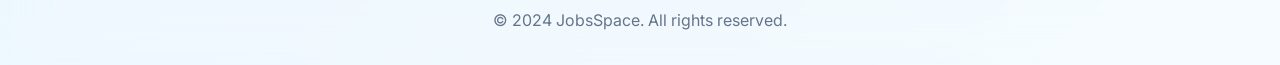
==== commit 43865c53: "Refactor homepage sections to preview jobs, companies, and network Co-authored-by: wcipherman <wciph" ====
--- a/index.html
+++ b/index.html
@@ -29,23 +29,23 @@
             </div>
             
             <div class="nav-menu">
-                <a href="#home" class="nav-link active">
+                <a href="index.html" class="nav-link active">
                     <i class="fas fa-home"></i>
                     <span>Home</span>
                 </a>
-                <a href="#jobs" class="nav-link">
+                <a href="jobs.html" class="nav-link">
                     <i class="fas fa-briefcase"></i>
                     <span>Jobs</span>
                 </a>
-                <a href="#companies" class="nav-link">
+                <a href="companies.html" class="nav-link">
                     <i class="fas fa-building"></i>
                     <span>Companies</span>
                 </a>
-                <a href="#network" class="nav-link">
+                <a href="network.html" class="nav-link">
                     <i class="fas fa-users-cog"></i>
                     <span>Cercul Candidaților</span>
                 </a>
-                <a href="#about" class="nav-link">
+                <a href="about.html" class="nav-link">
                     <i class="fas fa-info-circle"></i>
                     <span>About</span>
                 </a>
@@ -115,54 +115,34 @@
         </div>
     </section>
 
-    <!-- Jobs Section -->
-    <section class="jobs-section" id="jobs">
+    <!-- Featured Jobs Preview -->
+    <section class="featured-jobs-preview">
         <div class="section-container">
             <div class="section-header">
                 <h2 class="section-title">
                     Featured <span class="gradient-text">Opportunities</span>
                 </h2>
-                <p class="section-subtitle">Handpicked jobs from top companies</p>
-            </div>
-
-            <!-- Job Filters -->
-            <div class="job-filters">
-                <div class="filter-tabs">
-                    <button class="filter-tab active" data-filter="all">All Jobs</button>
-                    <button class="filter-tab" data-filter="remote">Remote</button>
-                    <button class="filter-tab" data-filter="fulltime">Full-time</button>
-                    <button class="filter-tab" data-filter="parttime">Part-time</button>
-                    <button class="filter-tab" data-filter="freelance">Freelance</button>
-                </div>
-                <div class="filter-actions">
-                    <button class="filter-btn">
-                        <i class="fas fa-sliders-h"></i>
-                        Filters
-                    </button>
-                    <button class="view-toggle" id="viewToggle">
-                        <i class="fas fa-th-large"></i>
-                    </button>
-                </div>
-            </div>
-
-            <!-- Jobs Grid -->
-            <div class="jobs-grid" id="jobsGrid">
-                <!-- Job Card 1 -->
-                <div class="job-card" data-category="remote fulltime">
+                <p class="section-subtitle">Latest handpicked jobs from top companies</p>
+            </div>
+
+            <!-- Featured Jobs Grid -->
+            <div class="featured-jobs-grid">
+                <!-- Preview Job Card 1 -->
+                <div class="job-card preview-card">
                     <div class="job-header">
                         <div class="company-logo">
-                            <div class="logo-gradient logo-1">T</div>
+                            <div class="logo-gradient logo-1">G</div>
                         </div>
                         <div class="job-bookmark">
                             <i class="far fa-heart"></i>
                         </div>
                     </div>
                     <div class="job-info">
-                        <h3 class="job-title">Senior React Developer</h3>
-                        <p class="company-name">TechFlow Inc.</p>
+                        <h3 class="job-title">Senior Frontend Developer</h3>
+                        <p class="company-name">Google Inc.</p>
                         <div class="job-location">
                             <i class="fas fa-map-marker-alt"></i>
-                            <span>Remote • Full-time</span>
+                            <span>San Francisco • Remote</span>
                         </div>
                     </div>
                     <div class="job-tags">
@@ -171,19 +151,19 @@
                         <span class="tag tag-level">Senior</span>
                     </div>
                     <div class="job-footer">
-                        <div class="job-salary">$80k - $120k</div>
+                        <div class="job-salary">$120k - $180k</div>
                         <button class="apply-btn">
-                            <span>Apply Now</span>
+                            <span>View Details</span>
                             <i class="fas fa-arrow-right"></i>
                         </button>
                     </div>
                 </div>
 
-                <!-- Job Card 2 -->
-                <div class="job-card" data-category="fulltime">
+                <!-- Preview Job Card 2 -->
+                <div class="job-card preview-card">
                     <div class="job-header">
                         <div class="company-logo">
-                            <div class="logo-gradient logo-2">D</div>
+                            <div class="logo-gradient logo-2">M</div>
                         </div>
                         <div class="job-bookmark">
                             <i class="far fa-heart"></i>
@@ -191,197 +171,102 @@
                     </div>
                     <div class="job-info">
                         <h3 class="job-title">UX/UI Designer</h3>
-                        <p class="company-name">DesignStudio Pro</p>
+                        <p class="company-name">Microsoft</p>
                         <div class="job-location">
                             <i class="fas fa-map-marker-alt"></i>
-                            <span>San Francisco • On-site</span>
+                            <span>Seattle • Hybrid</span>
                         </div>
                     </div>
                     <div class="job-tags">
                         <span class="tag tag-design">Figma</span>
-                        <span class="tag tag-design">Adobe XD</span>
+                        <span class="tag tag-design">Prototyping</span>
                         <span class="tag tag-level">Mid-level</span>
-                    </div>
-                    <div class="job-footer">
-                        <div class="job-salary">$70k - $95k</div>
-                        <button class="apply-btn">
-                            <span>Apply Now</span>
-                            <i class="fas fa-arrow-right"></i>
-                        </button>
-                    </div>
-                </div>
-
-                <!-- Job Card 3 -->
-                <div class="job-card" data-category="remote parttime">
-                    <div class="job-header">
-                        <div class="company-logo">
-                            <div class="logo-gradient logo-3">M</div>
-                        </div>
-                        <div class="job-bookmark">
-                            <i class="far fa-heart"></i>
-                        </div>
-                    </div>
-                    <div class="job-info">
-                        <h3 class="job-title">Digital Marketing Manager</h3>
-                        <p class="company-name">MarketGrow Agency</p>
-                        <div class="job-location">
-                            <i class="fas fa-map-marker-alt"></i>
-                            <span>Remote • Part-time</span>
-                        </div>
-                    </div>
-                    <div class="job-tags">
-                        <span class="tag tag-marketing">SEO</span>
-                        <span class="tag tag-marketing">PPC</span>
-                        <span class="tag tag-level">Senior</span>
-                    </div>
-                    <div class="job-footer">
-                        <div class="job-salary">$45k - $65k</div>
-                        <button class="apply-btn">
-                            <span>Apply Now</span>
-                            <i class="fas fa-arrow-right"></i>
-                        </button>
-                    </div>
-                </div>
-
-                <!-- Job Card 4 -->
-                <div class="job-card" data-category="freelance">
-                    <div class="job-header">
-                        <div class="company-logo">
-                            <div class="logo-gradient logo-4">S</div>
-                        </div>
-                        <div class="job-bookmark">
-                            <i class="far fa-heart"></i>
-                        </div>
-                    </div>
-                    <div class="job-info">
-                        <h3 class="job-title">Python Data Scientist</h3>
-                        <p class="company-name">StartupXYZ</p>
-                        <div class="job-location">
-                            <i class="fas fa-map-marker-alt"></i>
-                            <span>Remote • Freelance</span>
-                        </div>
-                    </div>
-                    <div class="job-tags">
-                        <span class="tag tag-data">Python</span>
-                        <span class="tag tag-data">ML</span>
-                        <span class="tag tag-level">Expert</span>
-                    </div>
-                    <div class="job-footer">
-                        <div class="job-salary">$90k - $130k</div>
-                        <button class="apply-btn">
-                            <span>Apply Now</span>
-                            <i class="fas fa-arrow-right"></i>
-                        </button>
-                    </div>
-                </div>
-
-                <!-- Job Card 5 -->
-                <div class="job-card" data-category="remote fulltime">
-                    <div class="job-header">
-                        <div class="company-logo">
-                            <div class="logo-gradient logo-5">C</div>
-                        </div>
-                        <div class="job-bookmark">
-                            <i class="far fa-heart"></i>
-                        </div>
-                    </div>
-                    <div class="job-info">
-                        <h3 class="job-title">DevOps Engineer</h3>
-                        <p class="company-name">CloudTech Solutions</p>
-                        <div class="job-location">
-                            <i class="fas fa-map-marker-alt"></i>
-                            <span>Remote • Full-time</span>
-                        </div>
-                    </div>
-                    <div class="job-tags">
-                        <span class="tag tag-devops">Docker</span>
-                        <span class="tag tag-devops">AWS</span>
-                        <span class="tag tag-level">Senior</span>
-                    </div>
-                    <div class="job-footer">
-                        <div class="job-salary">$85k - $115k</div>
-                        <button class="apply-btn">
-                            <span>Apply Now</span>
-                            <i class="fas fa-arrow-right"></i>
-                        </button>
-                    </div>
-                </div>
-
-                <!-- Job Card 6 -->
-                <div class="job-card" data-category="fulltime">
-                    <div class="job-header">
-                        <div class="company-logo">
-                            <div class="logo-gradient logo-6">P</div>
-                        </div>
-                        <div class="job-bookmark">
-                            <i class="far fa-heart"></i>
-                        </div>
-                    </div>
-                    <div class="job-info">
-                        <h3 class="job-title">Product Manager</h3>
-                        <p class="company-name">ProductFlow Inc.</p>
-                        <div class="job-location">
-                            <i class="fas fa-map-marker-alt"></i>
-                            <span>New York • Hybrid</span>
-                        </div>
-                    </div>
-                    <div class="job-tags">
-                        <span class="tag tag-product">Strategy</span>
-                        <span class="tag tag-product">Agile</span>
-                        <span class="tag tag-level">Senior</span>
                     </div>
                     <div class="job-footer">
                         <div class="job-salary">$95k - $140k</div>
                         <button class="apply-btn">
-                            <span>Apply Now</span>
+                            <span>View Details</span>
                             <i class="fas fa-arrow-right"></i>
                         </button>
                     </div>
                 </div>
-            </div>
-
-            <div class="load-more">
-                <button class="btn-secondary">
-                    <span>Load More Jobs</span>
-                    <i class="fas fa-chevron-down"></i>
-                </button>
+
+                <!-- Preview Job Card 3 -->
+                <div class="job-card preview-card">
+                    <div class="job-header">
+                        <div class="company-logo">
+                            <div class="logo-gradient logo-3">A</div>
+                        </div>
+                        <div class="job-bookmark">
+                            <i class="far fa-heart"></i>
+                        </div>
+                    </div>
+                    <div class="job-info">
+                        <h3 class="job-title">Product Manager</h3>
+                        <p class="company-name">Apple Inc.</p>
+                        <div class="job-location">
+                            <i class="fas fa-map-marker-alt"></i>
+                            <span>Cupertino • On-site</span>
+                        </div>
+                    </div>
+                    <div class="job-tags">
+                        <span class="tag tag-product">Strategy</span>
+                        <span class="tag tag-product">Analytics</span>
+                        <span class="tag tag-level">Senior</span>
+                    </div>
+                    <div class="job-footer">
+                        <div class="job-salary">$130k - $180k</div>
+                        <button class="apply-btn">
+                            <span>View Details</span>
+                            <i class="fas fa-arrow-right"></i>
+                        </button>
+                    </div>
+                </div>
+            </div>
+
+            <!-- View All Jobs CTA -->
+            <div class="section-cta">
+                <a href="jobs.html" class="btn-primary-large">
+                    <span>View All Jobs</span>
+                    <i class="fas fa-arrow-right"></i>
+                </a>
             </div>
         </div>
     </section>
 
-    <!-- Companies Section -->
-    <section class="companies-section" id="companies">
+    <!-- Featured Companies Preview -->
+    <section class="featured-companies-preview">
         <div class="section-container">
             <div class="section-header">
                 <h2 class="section-title">
-                    Trusted by <span class="gradient-text">Top Companies</span>
+                    Top <span class="gradient-text">Companies</span> Hiring
                 </h2>
-                <p class="section-subtitle">Join professionals from leading organizations</p>
-            </div>
-            
-            <div class="companies-grid">
-                <div class="company-card">
+                <p class="section-subtitle">Join innovative teams at leading organizations</p>
+            </div>
+
+            <div class="companies-preview-grid">
+                <div class="company-preview-card">
                     <div class="company-logo-large">
                         <div class="logo-gradient logo-1">G</div>
                     </div>
                     <h4>Google</h4>
                     <p>150+ open positions</p>
                 </div>
-                <div class="company-card">
+                <div class="company-preview-card">
                     <div class="company-logo-large">
                         <div class="logo-gradient logo-2">M</div>
                     </div>
                     <h4>Microsoft</h4>
                     <p>80+ open positions</p>
                 </div>
-                <div class="company-card">
+                <div class="company-preview-card">
                     <div class="company-logo-large">
                         <div class="logo-gradient logo-3">A</div>
                     </div>
                     <h4>Apple</h4>
                     <p>120+ open positions</p>
                 </div>
-                <div class="company-card">
+                <div class="company-preview-card">
                     <div class="company-logo-large">
                         <div class="logo-gradient logo-4">N</div>
                     </div>
@@ -389,291 +274,61 @@
                     <p>60+ open positions</p>
                 </div>
             </div>
+
+            <!-- View All Companies CTA -->
+            <div class="section-cta">
+                <a href="companies.html" class="btn-outline-large">
+                    <span>Explore All Companies</span>
+                    <i class="fas fa-building"></i>
+                </a>
+            </div>
         </div>
     </section>
 
-    <!-- Social Network Section - Cercul Candidaților -->
-    <section class="network-section" id="network">
-        <div class="network-container">
-            <!-- Stories Section -->
-            <div class="stories-section">
+    <!-- Network Preview -->
+    <section class="network-preview">
+        <div class="section-container">
+            <div class="section-header">
                 <h2 class="section-title">
-                    <span class="gradient-text">Cercul Candidaților</span> - Stories
+                    Join <span class="gradient-text">Cercul Candidaților</span>
                 </h2>
-                <div class="stories-container">
-                    <div class="story-item add-story">
-                        <div class="story-avatar">
-                            <i class="fas fa-plus"></i>
-                        </div>
-                        <span>Add Story</span>
-                    </div>
-                    <div class="story-item">
-                        <div class="story-avatar" style="background: linear-gradient(45deg, #f093fb, #f5576c);">
-                            <img src="[data-uri]" alt="Anna">
-                        </div>
-                        <span>Anna</span>
-                    </div>
-                    <div class="story-item">
-                        <div class="story-avatar" style="background: linear-gradient(45deg, #667eea, #764ba2);">
-                            <img src="[data-uri]" alt="Mike">
-                        </div>
-                        <span>Mike</span>
-                    </div>
-                    <div class="story-item">
-                        <div class="story-avatar" style="background: linear-gradient(45deg, #11998e, #38ef7d);">
-                            <img src="[data-uri]" alt="Sarah">
-                        </div>
-                        <span>Sarah</span>
-                    </div>
-                    <div class="story-item">
-                        <div class="story-avatar" style="background: linear-gradient(45deg, #f59e0b, #f97316);">
-                            <img src="[data-uri]" alt="John">
-                        </div>
-                        <span>John</span>
-                    </div>
-                </div>
-            </div>
-
-            <!-- Main Network Content -->
-            <div class="network-main">
-                <!-- Network Sidebar -->
-                <aside class="network-sidebar">
-                    <div class="sidebar-section">
-                        <h3><i class="fas fa-home"></i> Feed</h3>
-                        <div class="sidebar-menu">
-                            <a href="#" class="sidebar-item active">
-                                <i class="fas fa-newspaper"></i>
-                                <span>News Feed</span>
-                                <div class="notification-badge">5</div>
-                            </a>
-                            <a href="#" class="sidebar-item">
-                                <i class="fas fa-users"></i>
-                                <span>Groups</span>
-                            </a>
-                            <a href="#" class="sidebar-item">
-                                <i class="fas fa-calendar"></i>
-                                <span>Events</span>
-                                <div class="notification-badge">2</div>
-                            </a>
-                            <a href="#" class="sidebar-item">
-                                <i class="fas fa-bookmark"></i>
-                                <span>Saved Posts</span>
-                            </a>
-                        </div>
-                    </div>
-
-                    <div class="sidebar-section">
-                        <h3><i class="fas fa-briefcase"></i> Career</h3>
-                        <div class="sidebar-menu">
-                            <a href="#" class="sidebar-item">
-                                <i class="fas fa-chart-line"></i>
-                                <span>Career Tips</span>
-                            </a>
-                            <a href="#" class="sidebar-item">
-                                <i class="fas fa-graduation-cap"></i>
-                                <span>Learning</span>
-                            </a>
-                            <a href="#" class="sidebar-item">
-                                <i class="fas fa-handshake"></i>
-                                <span>Networking</span>
-                            </a>
-                        </div>
-                    </div>
-
-                    <div class="sidebar-section">
-                        <h3><i class="fas fa-cog"></i> Settings</h3>
-                        <div class="sidebar-menu">
-                            <a href="#" class="sidebar-item">
-                                <i class="fas fa-user-edit"></i>
-                                <span>Edit Profile</span>
-                            </a>
-                            <a href="#" class="sidebar-item">
-                                <i class="fas fa-shield-alt"></i>
-                                <span>Privacy</span>
-                            </a>
-                        </div>
-                    </div>
-                </aside>
-
-                <!-- Posts Feed -->
-                <div class="posts-feed">
-                    <!-- Create Post -->
-                    <div class="create-post">
-                        <div class="create-post-header">
-                            <div class="user-avatar">
-                                <img src="[data-uri]" alt="You">
-                            </div>
-                            <input type="text" placeholder="Ce gândești, candidat?" class="post-input">
-                        </div>
-                        <div class="create-post-actions">
-                            <button class="post-action-btn">
-                                <i class="fas fa-image"></i>
-                                <span>Photo</span>
-                            </button>
-                            <button class="post-action-btn">
-                                <i class="fas fa-video"></i>
-                                <span>Video</span>
-                            </button>
-                            <button class="post-action-btn">
-                                <i class="fas fa-calendar"></i>
-                                <span>Event</span>
-                            </button>
-                            <button class="post-btn">Post</button>
-                        </div>
-                    </div>
-
-                    <!-- Post 1 -->
-                    <div class="post-item">
-                        <div class="post-header">
-                            <div class="post-user">
-                                <div class="user-avatar">
-                                    <img src="[data-uri]" alt="Alex">
-                                </div>
-                                <div class="user-info">
-                                    <h4>Alex Johnson</h4>
-                                    <p>Senior Developer at TechCorp • 2h</p>
-                                </div>
-                            </div>
-                            <button class="post-menu">
-                                <i class="fas fa-ellipsis-h"></i>
-                            </button>
-                        </div>
-                        <div class="post-content">
-                            <p>Tocmai am terminat un proiect amazing cu React și TypeScript! 🚀 E incredibil cât de mult am învățat în ultimele 3 luni. Pentru toți developerii care încep cu TypeScript, îl recomand cu căldură!</p>
-                            <div class="post-image">
-                                <div style="background: linear-gradient(135deg, #667eea, #764ba2); height: 200px; border-radius: 12px; display: flex; align-items: center; justify-content: center; color: white; font-size: 1.2rem;">
-                                    🚀 React + TypeScript Project
-                                </div>
-                            </div>
-                        </div>
-                        <div class="post-stats">
-                            <span>👍 24 • 💬 8 • 📤 3</span>
-                        </div>
-                        <div class="post-actions">
-                            <button class="action-btn like-btn">
-                                <i class="far fa-thumbs-up"></i>
-                                <span>Like</span>
-                            </button>
-                            <button class="action-btn comment-btn">
-                                <i class="far fa-comment"></i>
-                                <span>Comment</span>
-                            </button>
-                            <button class="action-btn share-btn">
-                                <i class="far fa-share-square"></i>
-                                <span>Share</span>
-                            </button>
-                        </div>
-                        <div class="comments-section" style="display: none;">
-                            <div class="comment-item">
-                                <div class="user-avatar small">
-                                    <img src="[data-uri]" alt="Sarah">
-                                </div>
-                                <div class="comment-content">
-                                    <div class="comment-bubble">
-                                        <strong>Sarah Miller</strong>
-                                        <p>Felicitări! Și eu sunt în procesul de învățare TypeScript. Ai vreo resursă recomandată?</p>
-                                    </div>
-                                    <div class="comment-actions">
-                                        <button class="comment-like">Like</button>
-                                        <button class="comment-reply">Reply</button>
-                                        <span class="comment-time">1h</span>
-                                    </div>
-                                </div>
-                            </div>
-                            <div class="add-comment">
-                                <div class="user-avatar small">
-                                    <img src="[data-uri]" alt="You">
-                                </div>
-                                <input type="text" placeholder="Scrie un comentariu..." class="comment-input">
-                                <button class="send-comment">
-                                    <i class="fas fa-paper-plane"></i>
-                                </button>
-                            </div>
-                        </div>
-                    </div>
-
-                    <!-- Post 2 -->
-                    <div class="post-item">
-                        <div class="post-header">
-                            <div class="post-user">
-                                <div class="user-avatar">
-                                    <img src="[data-uri]" alt="Maria">
-                                </div>
-                                <div class="user-info">
-                                    <h4>Maria Popescu</h4>
-                                    <p>UX Designer • 4h</p>
-                                </div>
-                            </div>
-                            <button class="post-menu">
-                                <i class="fas fa-ellipsis-h"></i>
-                            </button>
-                        </div>
-                        <div class="post-content">
-                            <p>Sfat pentru interviuri: Pregătiți-vă întrebări pentru intervievator! Arată că sunteți cu adevărat interesați de companie și rolul respectiv. 💼✨</p>
-                        </div>
-                        <div class="post-stats">
-                            <span>👍 31 • 💬 12 • 📤 7</span>
-                        </div>
-                        <div class="post-actions">
-                            <button class="action-btn like-btn">
-                                <i class="far fa-thumbs-up"></i>
-                                <span>Like</span>
-                            </button>
-                            <button class="action-btn comment-btn">
-                                <i class="far fa-comment"></i>
-                                <span>Comment</span>
-                            </button>
-                            <button class="action-btn share-btn">
-                                <i class="far fa-share-square"></i>
-                                <span>Share</span>
-                            </button>
-                        </div>
-                    </div>
-
-                    <!-- Post 3 -->
-                    <div class="post-item">
-                        <div class="post-header">
-                            <div class="post-user">
-                                <div class="user-avatar">
-                                    <img src="[data-uri]" alt="David">
-                                </div>
-                                <div class="user-info">
-                                    <h4>David Chen</h4>
-                                    <p>Data Analyst • 6h</p>
-                                </div>
-                            </div>
-                            <button class="post-menu">
-                                <i class="fas fa-ellipsis-h"></i>
-                            </button>
-                        </div>
-                        <div class="post-content">
-                            <p>🎉 Sunt fericit să anunț că am primit o ofertă de job ca Senior Data Analyst! Mulțumesc tuturor pentru suport și sfaturi! 🙏</p>
-                            <div class="post-tags">
-                                <span class="tag">#JobOffer</span>
-                                <span class="tag">#DataAnalyst</span>
-                                <span class="tag">#Grateful</span>
-                            </div>
-                        </div>
-                        <div class="post-stats">
-                            <span>👍 87 • 💬 23 • 📤 15</span>
-                        </div>
-                        <div class="post-actions">
-                            <button class="action-btn like-btn">
-                                <i class="far fa-thumbs-up"></i>
-                                <span>Like</span>
-                            </button>
-                            <button class="action-btn comment-btn">
-                                <i class="far fa-comment"></i>
-                                <span>Comment</span>
-                            </button>
-                            <button class="action-btn share-btn">
-                                <i class="far fa-share-square"></i>
-                                <span>Share</span>
-                            </button>
-                        </div>
-                    </div>
-                </div>
-            </div>
+                <p class="section-subtitle">Connect with professionals and share your career journey</p>
+            </div>
+
+            <div class="network-preview-content">
+                <div class="network-features">
+                    <div class="feature-item">
+                        <div class="feature-icon">
+                            <i class="fas fa-users"></i>
+                        </div>
+                        <h4>Professional Network</h4>
+                        <p>Connect with like-minded professionals in your field</p>
+                    </div>
+                    <div class="feature-item">
+                        <div class="feature-icon">
+                            <i class="fas fa-share-alt"></i>
+                        </div>
+                        <h4>Share Stories</h4>
+                        <p>Share your career milestones and inspire others</p>
+                    </div>
+                    <div class="feature-item">
+                        <div class="feature-icon">
+                            <i class="fas fa-comments"></i>
+                        </div>
+                        <h4>Career Discussions</h4>
+                        <p>Get advice and tips from experienced professionals</p>
+                    </div>
+                </div>
+            </div>
+
+            <!-- Join Network CTA -->
+            <div class="section-cta">
+                <a href="network.html" class="btn-primary-large">
+                    <span>Join the Network</span>
+                    <i class="fas fa-users-cog"></i>
+                </a>
+            </div>
+
         </div>
     </section>
 
